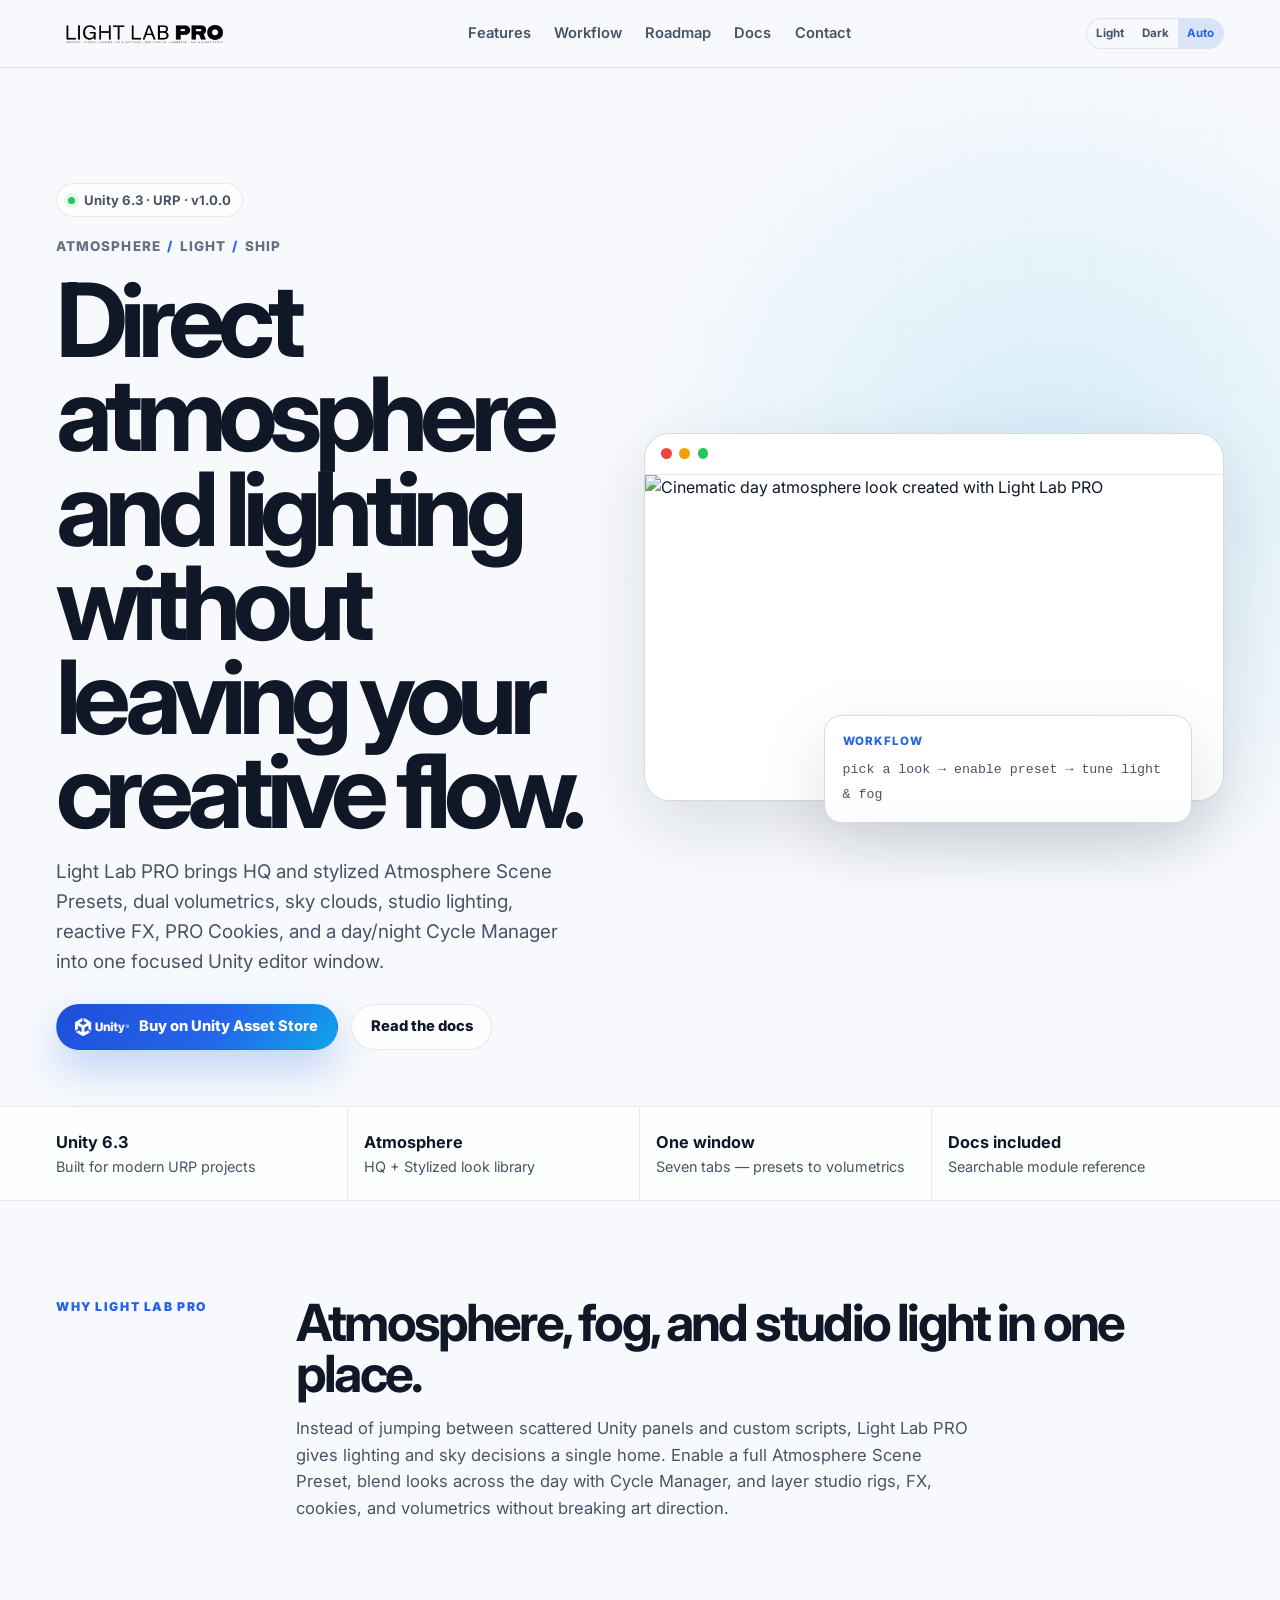
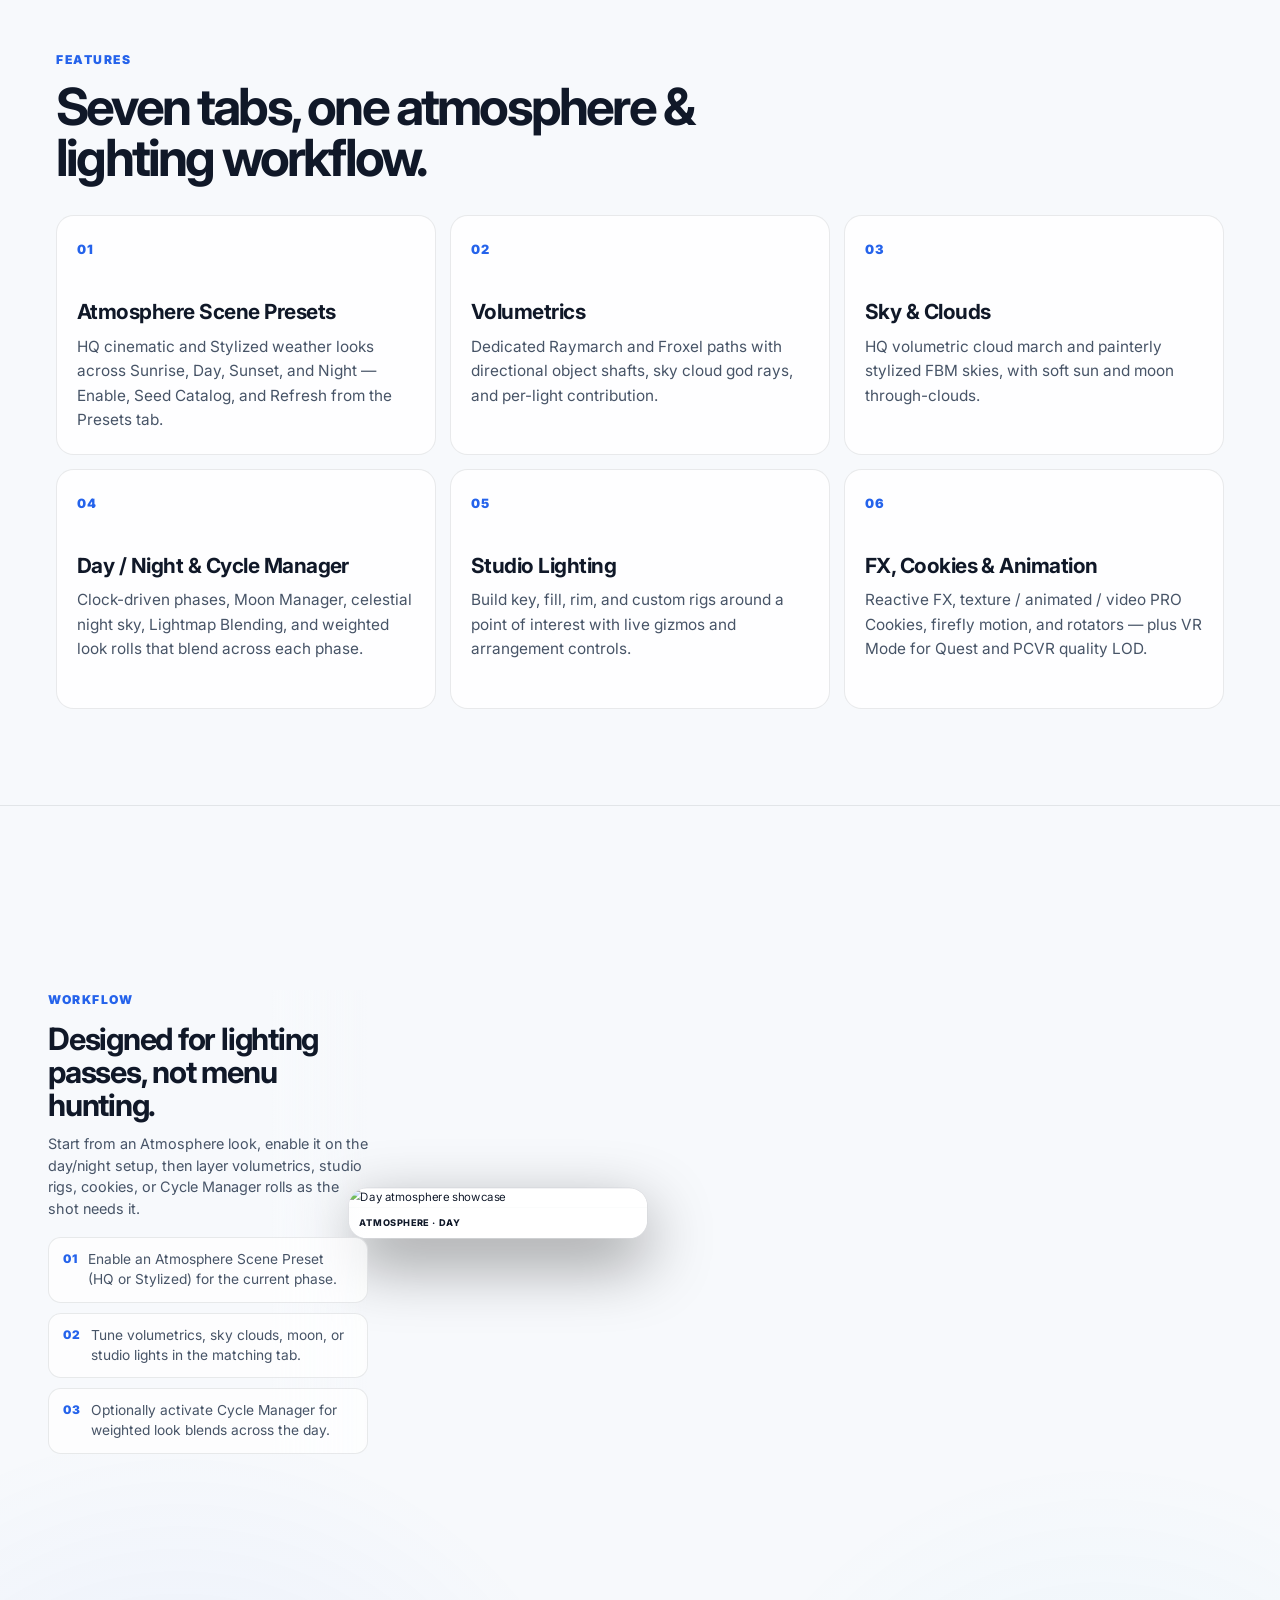
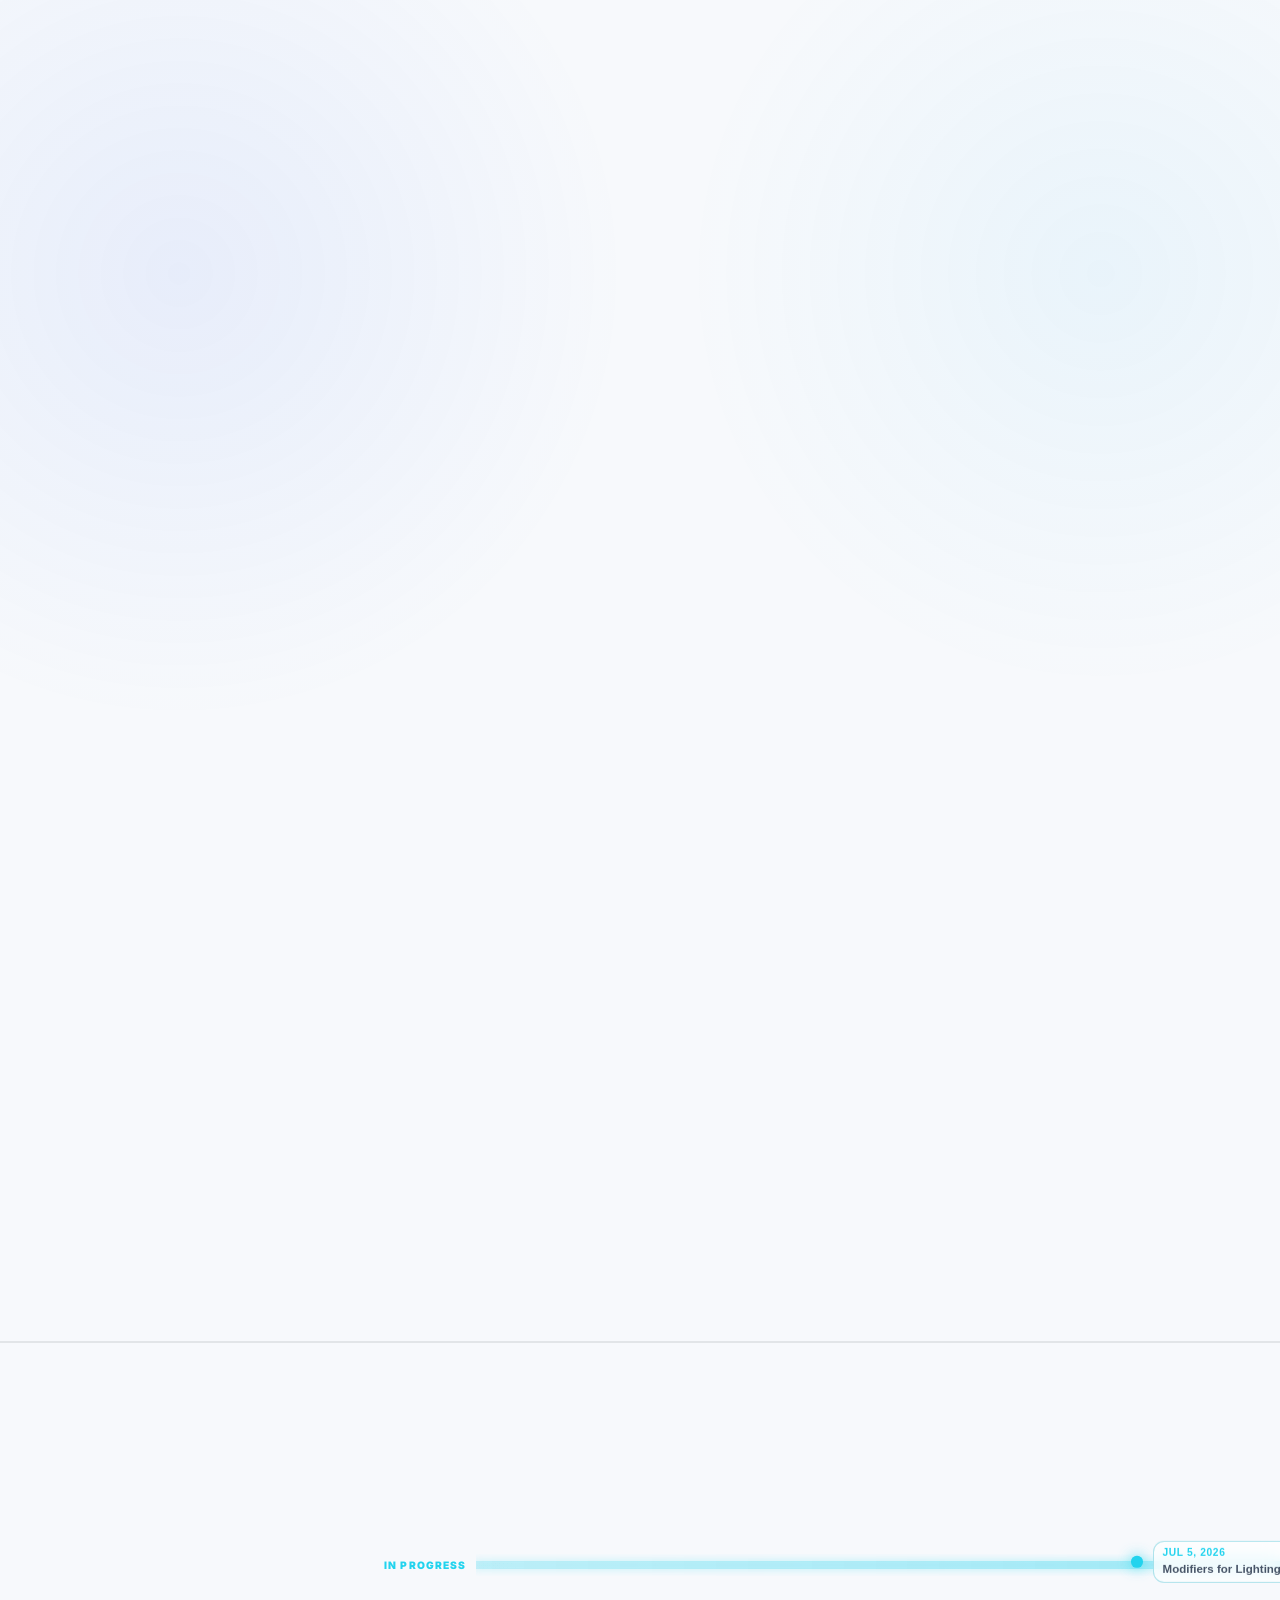
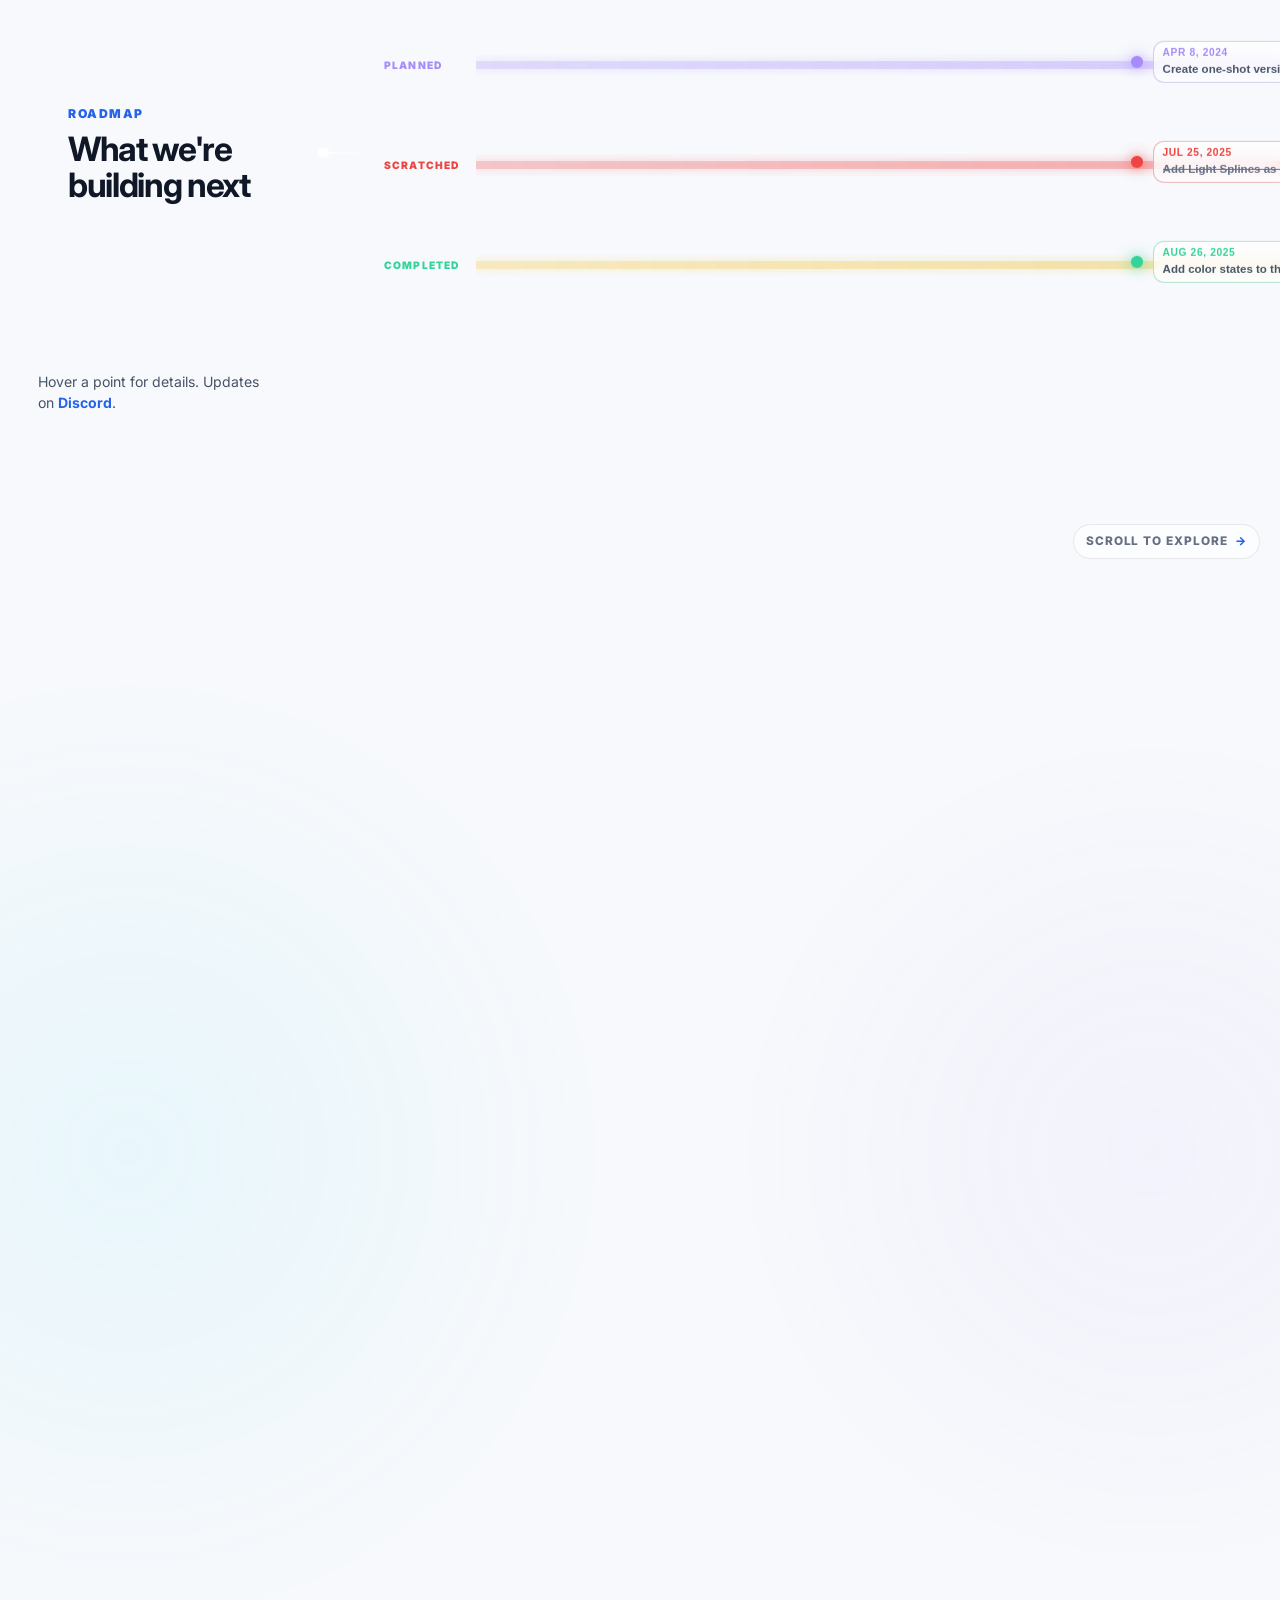
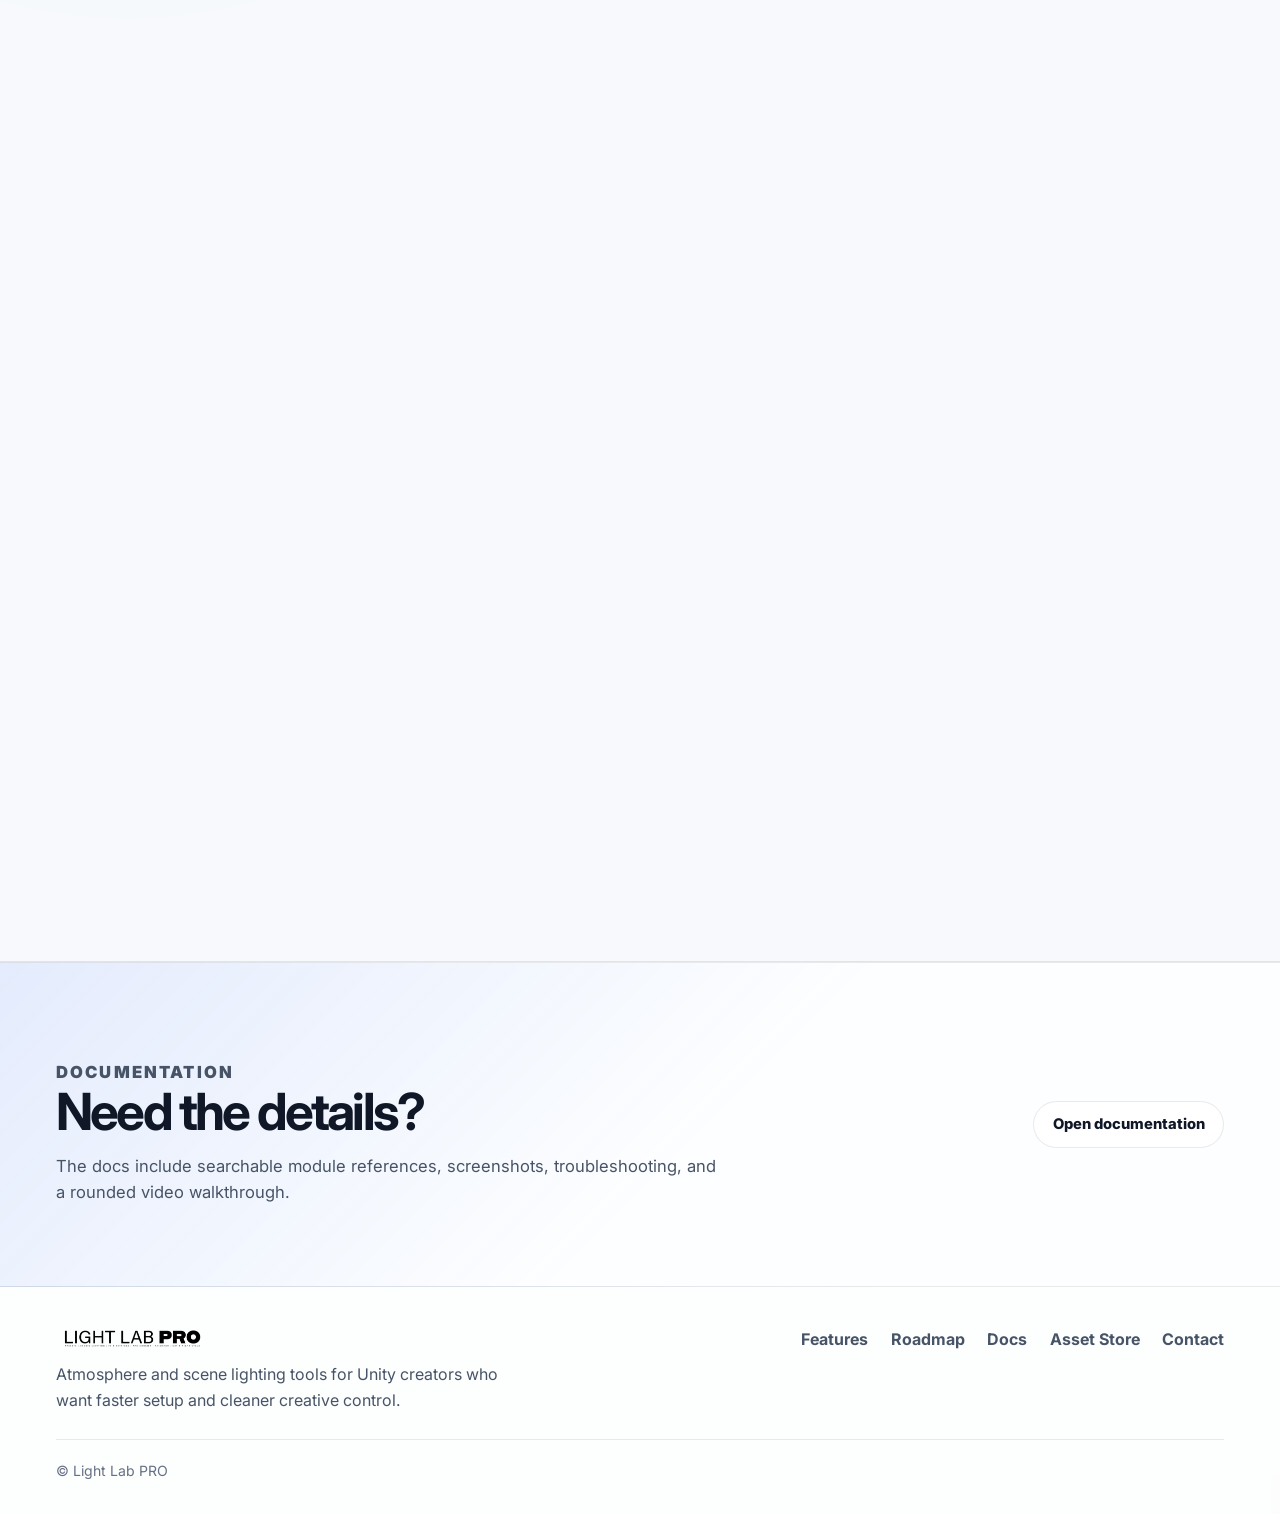
==== index.html @ 7ca3ae34 "Refresh site for Atmosphere, dual volumetrics, and Cycle Manager. Align landing, roadmap, and docs w" ====
<!doctype html>
<html lang="en">
<head>
  <meta charset="UTF-8" />
  <meta name="viewport" content="width=device-width, initial-scale=1.0" />
  <title>Light Lab PRO | Atmosphere &amp; Lighting for Unity</title>
  <meta name="description" content="Light Lab PRO is a Unity 6.3 URP editor tool for atmosphere presets, volumetrics, HQ and stylized clouds, studio lighting, FX, PRO Cookies, and day/night cycles." />
  <link rel="preconnect" href="https://fonts.googleapis.com">
  <link rel="preconnect" href="https://fonts.gstatic.com" crossorigin>
  <link href="https://fonts.googleapis.com/css2?family=Inter:wght@400;500;600;700;800&display=swap" rel="stylesheet">
  <link rel="stylesheet" href="landing.css?v=20260802-atmosphere" />
</head>
<body>
  <header class="site-header">
    <div class="container header-inner">
      <a class="brand" href="#top" aria-label="Light Lab PRO home">
        <img
          class="brand-logo brand-logo--dark"
          src="assets/brand/llp-logo-white.png"
          alt="Light Lab PRO"
          width="180"
          height="26"
        />
        <img
          class="brand-logo brand-logo--light"
          src="assets/brand/llp-banner-logo.png"
          alt=""
          width="180"
          height="26"
          aria-hidden="true"
        />
      </a>

      <nav class="header-nav" aria-label="Primary">
        <a href="#features">Features</a>
        <a href="#workflow">Workflow</a>
        <a href="#roadmap">Roadmap</a>
        <a href="docs/">Docs</a>
        <a href="#contact">Contact</a>
      </nav>

      <div class="header-actions">
        <div class="theme-switch" role="group" aria-label="Theme">
          <button type="button" class="theme-btn" data-theme="light" aria-pressed="false">Light</button>
          <button type="button" class="theme-btn" data-theme="dark" aria-pressed="false">Dark</button>
          <button type="button" class="theme-btn is-active" data-theme="auto" aria-pressed="true">Auto</button>
        </div>
        <button type="button" class="nav-toggle" id="navToggle" aria-expanded="false" aria-controls="mobileNav">Menu</button>
      </div>
    </div>

    <nav class="mobile-nav" id="mobileNav" aria-label="Mobile">
      <a href="#features">Features</a>
      <a href="#workflow">Workflow</a>
      <a href="#roadmap">Roadmap</a>
      <a href="docs/">Docs</a>
      <a href="#contact">Contact</a>
      <a href="https://assetstore.unity.com/packages/tools/utilities/light-lab-pro-beta-280939">Unity Asset Store</a>
    </nav>
  </header>

  <main id="top">
    <section class="hero">
      <div class="container hero-grid">
        <div class="hero-copy">
          <div class="availability">
            <span class="status-dot" aria-hidden="true"></span>
            Unity 6.3 · URP · v1.0.0
          </div>

          <p class="hero-mode">
            <span>Atmosphere</span>
            <span>Light</span>
            <span>Ship</span>
          </p>

          <h1>Direct atmosphere and lighting without leaving your creative flow.</h1>

          <p class="hero-lead">
            Light Lab PRO brings HQ and stylized Atmosphere Scene Presets, dual volumetrics, sky clouds, studio lighting,
            reactive FX, PRO Cookies, and a day/night Cycle Manager into one focused Unity editor window.
          </p>

          <div class="hero-actions">
            <a
              class="btn btn-primary"
              href="https://assetstore.unity.com/packages/tools/utilities/light-lab-pro-beta-280939"
              target="_blank"
              rel="noopener noreferrer"
            >
              <img src="assets/brand/unity-logo.png" alt="" width="76" height="25" />
              Buy on Unity Asset Store
            </a>
            <a class="btn btn-ghost" href="docs/">Read the docs</a>
          </div>
        </div>

        <div class="hero-visual" aria-label="Light Lab PRO interface preview">
          <div class="product-window">
            <div class="window-bar">
              <span></span>
              <span></span>
              <span></span>
            </div>
            <img
              src="docs/Image_Sequence_001_0001.png"
              alt="Cinematic day atmosphere look created with Light Lab PRO"
              width="1200"
              height="675"
              loading="eager"
            />
          </div>
          <div class="command-card">
            <span class="command-label">Workflow</span>
            <code>pick a look → enable preset → tune light &amp; fog</code>
          </div>
        </div>
      </div>
    </section>

    <section class="trust-strip" aria-label="Product highlights">
      <div class="container trust-grid">
        <div>
          <strong>Unity 6.3</strong>
          <span>Built for modern URP projects</span>
        </div>
        <div>
          <strong>Atmosphere</strong>
          <span>HQ + Stylized look library</span>
        </div>
        <div>
          <strong>One window</strong>
          <span>Seven tabs — presets to volumetrics</span>
        </div>
        <div>
          <strong>Docs included</strong>
          <span>Searchable module reference</span>
        </div>
      </div>
    </section>

    <section class="section intro-section">
      <div class="container intro-grid">
        <p class="section-kicker">Why Light Lab PRO</p>
        <div>
          <h2>Atmosphere, fog, and studio light in one place.</h2>
          <p>
            Instead of jumping between scattered Unity panels and custom scripts, Light Lab PRO gives lighting and sky
            decisions a single home. Enable a full Atmosphere Scene Preset, blend looks across the day with Cycle Manager,
            and layer studio rigs, FX, cookies, and volumetrics without breaking art direction.
          </p>
        </div>
      </div>
    </section>

    <section class="section" id="features">
      <div class="container">
        <div class="section-header">
          <p class="section-kicker">Features</p>
          <h2>Seven tabs, one atmosphere &amp; lighting workflow.</h2>
        </div>

        <div class="feature-grid">
          <article class="feature-card">
            <span class="feature-number">01</span>
            <h3>Atmosphere Scene Presets</h3>
            <p>HQ cinematic and Stylized weather looks across Sunrise, Day, Sunset, and Night — Enable, Seed Catalog, and Refresh from the Presets tab.</p>
          </article>

          <article class="feature-card">
            <span class="feature-number">02</span>
            <h3>Volumetrics</h3>
            <p>Dedicated Raymarch and Froxel paths with directional object shafts, sky cloud god rays, and per-light contribution.</p>
          </article>

          <article class="feature-card">
            <span class="feature-number">03</span>
            <h3>Sky &amp; Clouds</h3>
            <p>HQ volumetric cloud march and painterly stylized FBM skies, with soft sun and moon through-clouds.</p>
          </article>

          <article class="feature-card">
            <span class="feature-number">04</span>
            <h3>Day / Night &amp; Cycle Manager</h3>
            <p>Clock-driven phases, Moon Manager, celestial night sky, Lightmap Blending, and weighted look rolls that blend across each phase.</p>
          </article>

          <article class="feature-card">
            <span class="feature-number">05</span>
            <h3>Studio Lighting</h3>
            <p>Build key, fill, rim, and custom rigs around a point of interest with live gizmos and arrangement controls.</p>
          </article>

          <article class="feature-card">
            <span class="feature-number">06</span>
            <h3>FX, Cookies &amp; Animation</h3>
            <p>Reactive FX, texture / animated / video PRO Cookies, firefly motion, and rotators — plus VR Mode for Quest and PCVR quality LOD.</p>
          </article>
        </div>
      </div>
    </section>

    <section class="workflow-pin" id="workflow" aria-label="Workflow">
      <div class="workflow-sticky">
        <div class="workflow-stage">
          <aside class="workflow-intro">
            <div class="workflow-intro__center">
              <p class="section-kicker">Workflow</p>
              <h2>Designed for lighting passes, not menu hunting.</h2>
              <p class="workflow-intro__lead">
                Start from an Atmosphere look, enable it on the day/night setup, then layer volumetrics, studio rigs,
                cookies, or Cycle Manager rolls as the shot needs it.
              </p>
            </div>

            <ol class="workflow-list">
              <li><span>01</span><p>Enable an Atmosphere Scene Preset (HQ or Stylized) for the current phase.</p></li>
              <li><span>02</span><p>Tune volumetrics, sky clouds, moon, or studio lights in the matching tab.</p></li>
              <li><span>03</span><p>Optionally activate Cycle Manager for weighted look blends across the day.</p></li>
            </ol>
          </aside>

          <div class="workflow-stack" id="workflowStack">
            <figure class="workflow-window workflow-window--1">
              <img src="docs/Image_Sequence_001_0001.png" alt="Day atmosphere showcase" loading="lazy" />
              <figcaption>Atmosphere · Day</figcaption>
            </figure>
            <figure class="workflow-window workflow-window--2">
              <img src="docs/Image_Sequence_002_0001.png" alt="Night atmosphere showcase" loading="lazy" />
              <figcaption>Atmosphere · Night</figcaption>
            </figure>
            <figure class="workflow-window workflow-window--3">
              <img src="docs/Image_Sequence_003_0001.png" alt="Cloud and sky atmosphere showcase" loading="lazy" />
              <figcaption>Sky &amp; Clouds</figcaption>
            </figure>
            <figure class="workflow-window workflow-window--4">
              <img src="docs/Image_Sequence_004_0001.png" alt="Volumetric fog atmosphere showcase" loading="lazy" />
              <figcaption>Volumetrics</figcaption>
            </figure>
            <figure class="workflow-window workflow-window--5">
              <img src="docs/StudioLightingUI.png" alt="Studio Lighting module interface" loading="lazy" />
              <figcaption>Studio Lighting</figcaption>
            </figure>
            <figure class="workflow-window workflow-window--6">
              <img src="docs/ProCookiesAnimatedTabUI.png" alt="PRO Cookies animated tab interface" loading="lazy" />
              <figcaption>PRO Cookies</figcaption>
            </figure>
            <figure class="workflow-window workflow-window--7">
              <img src="docs/DayNightCycleDirectionalUI01.png" alt="Day and night cycle interface" loading="lazy" />
              <figcaption>Day / Night Cycle</figcaption>
            </figure>
          </div>
        </div>
      </div>
    </section>

    <section class="hscroll-pin roadmap-pin" id="roadmap" aria-label="Product roadmap">
      <div class="hscroll-sticky roadmap-sticky">
        <div class="hscroll-stage roadmap-stage">
          <aside class="roadmap-intro">
            <div class="roadmap-intro__center">
              <div class="roadmap-intro__pill">
                <p class="section-kicker">Roadmap</p>
                <h2>What we're building next</h2>
              </div>
              <div class="roadmap-intro__beam" aria-hidden="true"></div>
            </div>
            <p class="roadmap-intro__lead">
              Hover a point for details. Updates on
              <a href="https://discord.gg/GgXHsHGZ3" target="_blank" rel="noopener noreferrer">Discord</a>.
            </p>
          </aside>

          <div class="roadmap-rail" id="roadmapRich">
            <div class="roadmap-labels" id="roadmapLabels"></div>

            <div class="hscroll-scroll roadmap-scroll" id="roadmapScroll">
            <div class="hscroll-track roadmap-track" id="roadmapTrack">
              <div class="roadmap-timeline" id="roadmapTimeline">
                <svg class="roadmap-canvas" id="roadmapCanvas" aria-hidden="true">
              <defs>
                <linearGradient id="branch-in-progress" x1="0%" y1="0%" x2="100%" y2="0%">
                  <stop offset="0%" stop-color="#22d3ee" stop-opacity="0.2" />
                  <stop offset="100%" stop-color="#22d3ee" stop-opacity="1" />
                </linearGradient>
                <linearGradient id="branch-planned" x1="0%" y1="0%" x2="100%" y2="0%">
                  <stop offset="0%" stop-color="#a78bfa" stop-opacity="0.2" />
                  <stop offset="100%" stop-color="#a78bfa" stop-opacity="1" />
                </linearGradient>
                <linearGradient id="branch-scratched" x1="0%" y1="0%" x2="100%" y2="0%">
                  <stop offset="0%" stop-color="#ef4444" stop-opacity="0.2" />
                  <stop offset="100%" stop-color="#ef4444" stop-opacity="1" />
                </linearGradient>
                <linearGradient id="branch-completed" x1="0%" y1="0%" x2="100%" y2="0%">
                  <stop offset="0%" stop-color="#fbbf24" stop-opacity="0.2" />
                  <stop offset="100%" stop-color="#34d399" stop-opacity="1" />
                </linearGradient>
                <filter id="branch-glow" x="-30%" y="-80%" width="160%" height="260%">
                  <feGaussianBlur stdDeviation="5" result="blur" />
                  <feMerge>
                    <feMergeNode in="blur" />
                    <feMergeNode in="SourceGraphic" />
                  </feMerge>
                </filter>
              </defs>
                </svg>
                <div class="roadmap-points" id="roadmapPoints"></div>
              </div>
            </div>
            </div>
          </div>
        </div>

        <div class="roadmap-simple" id="roadmapSimple" hidden></div>

        <p class="hscroll-hint roadmap-scroll-hint" aria-hidden="true">
          <span>Scroll to explore</span>
          <span class="hscroll-hint__arrow">→</span>
        </p>
      </div>
    </section>

    <section class="docs-band">
      <div class="container docs-band-inner">
        <div>
          <p class="section-kicker">Documentation</p>
          <h2>Need the details?</h2>
          <p>The docs include searchable module references, screenshots, troubleshooting, and a rounded video walkthrough.</p>
        </div>
        <a class="btn btn-secondary" href="docs/">Open documentation</a>
      </div>
    </section>
  </main>

  <footer class="site-footer" id="contact">
    <div class="container footer-grid">
      <div class="footer-brand">
        <img
          class="footer-logo footer-logo--dark"
          src="assets/brand/llp-logo-white.png"
          alt="Light Lab PRO"
          width="642"
          height="90"
        />
        <img
          class="footer-logo footer-logo--light"
          src="assets/brand/llp-banner-logo.png"
          alt=""
          width="1200"
          height="176"
          aria-hidden="true"
        />
        <p>Atmosphere and scene lighting tools for Unity creators who want faster setup and cleaner creative control.</p>
      </div>

      <nav class="footer-links" aria-label="Footer">
        <a href="#features">Features</a>
        <a href="#roadmap">Roadmap</a>
        <a href="docs/">Docs</a>
        <a href="https://assetstore.unity.com/packages/tools/utilities/light-lab-pro-beta-280939">Asset Store</a>
        <a href="mailto:info@lightlabpro.com">Contact</a>
      </nav>
    </div>
    <div class="container footer-meta">
      <p>© Light Lab PRO</p>
    </div>
  </footer>

  <script src="roadmap-data.js?v=20260802-atmosphere"></script>
  <script src="landing.js?v=20260802-atmosphere"></script>
</body>
</html>
---- landing.css ----
:root {
  color-scheme: dark;
  --roadmap-timeline-h: 32.5rem;
  --bg: #07090d;
  --bg-elevated: #0d1118;
  --bg-soft: #121824;
  --bg-card: rgba(15, 21, 32, 0.78);
  --text: #f5f7fb;
  --text-muted: #a7b0c0;
  --text-faint: #6f7a8c;
  --border: rgba(255, 255, 255, 0.09);
  --border-strong: rgba(148, 163, 184, 0.22);
  --accent: #2563eb;
  --accent-hover: #3b82f6;
  --accent-soft: rgba(37, 99, 235, 0.14);
  --accent-text: #60a5fa;
  --header-h: 4.25rem;
  --radius: 0.8rem;
  --radius-lg: 1.1rem;
  --radius-xl: 1.6rem;
  --font: Inter, ui-sans-serif, system-ui, -apple-system, "Segoe UI", Roboto, Helvetica, Arial, sans-serif;
  --shadow: 0 28px 80px rgba(0, 0, 0, 0.46);
  --content-max: 73rem;
}

:root[data-theme="light"] {
  color-scheme: light;
  --bg: #f7f9fc;
  --bg-elevated: #ffffff;
  --bg-soft: #edf2f9;
  --bg-card: rgba(255, 255, 255, 0.82);
  --text: #101828;
  --text-muted: #475467;
  --text-faint: #667085;
  --border: rgba(16, 24, 40, 0.09);
  --border-strong: rgba(16, 24, 40, 0.16);
  --accent-text: #2563eb;
  --shadow: 0 24px 70px rgba(16, 24, 40, 0.12);
}

@media (prefers-color-scheme: light) {
  :root:not([data-theme="dark"]) {
    color-scheme: light;
    --bg: #f7f9fc;
    --bg-elevated: #ffffff;
    --bg-soft: #edf2f9;
    --bg-card: rgba(255, 255, 255, 0.82);
    --text: #101828;
    --text-muted: #475467;
    --text-faint: #667085;
    --border: rgba(16, 24, 40, 0.09);
    --border-strong: rgba(16, 24, 40, 0.16);
    --accent-text: #2563eb;
    --shadow: 0 24px 70px rgba(16, 24, 40, 0.12);
  }
}

*,
*::before,
*::after {
  box-sizing: border-box;
}

html {
  scroll-behavior: smooth;
}

body {
  margin: 0;
  min-height: 100vh;
  font-family: var(--font);
  background:
    radial-gradient(circle at 18% -8%, rgba(37, 99, 235, 0.28), transparent 30rem),
    radial-gradient(circle at 82% 6%, rgba(14, 165, 233, 0.15), transparent 26rem),
    var(--bg);
  color: var(--text);
  line-height: 1.6;
  -webkit-font-smoothing: antialiased;
}

body::before {
  content: "";
  position: fixed;
  inset: 0;
  pointer-events: none;
  background-image:
    linear-gradient(rgba(148, 163, 184, 0.045) 1px, transparent 1px),
    linear-gradient(90deg, rgba(148, 163, 184, 0.045) 1px, transparent 1px);
  background-size: 4rem 4rem;
  mask-image: linear-gradient(to bottom, black, transparent 78%);
  z-index: -1;
}

a {
  color: inherit;
}

img {
  display: block;
  max-width: 100%;
}

.container {
  width: min(calc(100% - 2rem), var(--content-max));
  margin-inline: auto;
}

/* Header */
.site-header {
  position: sticky;
  top: 0;
  z-index: 50;
  height: var(--header-h);
  border-bottom: 1px solid var(--border);
  background: color-mix(in srgb, var(--bg) 82%, transparent);
  backdrop-filter: blur(18px);
}

.header-inner {
  display: flex;
  align-items: center;
  justify-content: space-between;
  gap: 1rem;
  height: 100%;
}

.brand {
  display: inline-flex;
  align-items: center;
  text-decoration: none;
}

.brand-logo {
  height: 2rem;
  width: auto;
  max-width: 11rem;
  object-fit: contain;
}

.brand-logo--light {
  display: none;
}

:root[data-theme="light"] .brand-logo--dark {
  display: none;
}

:root[data-theme="light"] .brand-logo--light {
  display: block;
}

@media (prefers-color-scheme: light) {
  :root:not([data-theme="dark"]) .brand-logo--dark {
    display: none;
  }

  :root:not([data-theme="dark"]) .brand-logo--light {
    display: block;
  }
}

.header-nav {
  display: none;
  align-items: center;
  gap: 1.45rem;
}

.header-nav a,
.mobile-nav a {
  text-decoration: none;
  color: var(--text-muted);
  font-size: 0.92rem;
  font-weight: 600;
}

.header-nav a:hover,
.mobile-nav a:hover {
  color: var(--accent-text);
}

.header-actions {
  display: flex;
  align-items: center;
  gap: 0.7rem;
}

.theme-switch {
  display: inline-flex;
  overflow: hidden;
  border: 1px solid var(--border);
  border-radius: 999px;
  background: rgba(255, 255, 255, 0.03);
}

.theme-btn {
  border: 0;
  background: transparent;
  color: var(--text-muted);
  font: inherit;
  font-size: 0.72rem;
  font-weight: 700;
  padding: 0.34rem 0.56rem;
  cursor: pointer;
}

.theme-btn.is-active {
  background: var(--accent-soft);
  color: var(--accent-text);
}

.nav-toggle {
  border: 1px solid var(--border);
  border-radius: 999px;
  background: var(--bg-elevated);
  color: var(--text);
  font: inherit;
  font-size: 0.84rem;
  font-weight: 700;
  padding: 0.42rem 0.78rem;
  cursor: pointer;
}

.mobile-nav {
  display: none;
  position: fixed;
  inset: var(--header-h) 0 auto 0;
  z-index: 40;
  padding: 0.75rem 1rem 1rem;
  border-bottom: 1px solid var(--border);
  background: color-mix(in srgb, var(--bg) 94%, transparent);
  backdrop-filter: blur(18px);
}

.mobile-nav.is-open {
  display: grid;
  gap: 0.25rem;
}

.mobile-nav a {
  padding: 0.75rem;
  border-radius: var(--radius);
}

.mobile-nav a:hover {
  background: var(--bg-soft);
}

/* Buttons */
.btn {
  display: inline-flex;
  align-items: center;
  justify-content: center;
  gap: 0.65rem;
  min-height: 2.7rem;
  padding: 0.65rem 1.15rem;
  border-radius: 999px;
  border: 1px solid transparent;
  font: inherit;
  font-size: 0.92rem;
  font-weight: 800;
  text-decoration: none;
  transition: transform 0.16s ease, border-color 0.16s ease, background 0.16s ease;
}

.btn:hover {
  transform: translateY(-1px);
}

.btn-primary {
  color: #fff;
  background: linear-gradient(135deg, #1d4ed8 0%, #2563eb 55%, #0ea5e9 100%);
  box-shadow: 0 18px 42px rgba(37, 99, 235, 0.27);
}

.btn-primary:hover {
  background: linear-gradient(135deg, #1e40af 0%, #2563eb 55%, #0284c7 100%);
}

.btn-secondary,
.btn-ghost {
  color: var(--text);
  background: var(--bg-card);
  border-color: var(--border);
}

.btn-secondary:hover,
.btn-ghost:hover {
  border-color: color-mix(in srgb, var(--accent) 42%, var(--border));
  color: var(--accent-text);
}

.btn img {
  height: 1.1rem;
  width: auto;
}

/* Hero */
.hero {
  padding: clamp(4rem, 9vw, 7.5rem) 0 3.5rem;
}

.hero-grid {
  display: grid;
  gap: clamp(2rem, 5vw, 4rem);
  align-items: center;
}

.hero-copy {
  max-width: 42rem;
}

.availability {
  display: inline-flex;
  align-items: center;
  gap: 0.55rem;
  margin-bottom: 1.15rem;
  padding: 0.35rem 0.7rem;
  border: 1px solid var(--border);
  border-radius: 999px;
  background: var(--bg-card);
  color: var(--text-muted);
  font-size: 0.82rem;
  font-weight: 700;
}

.status-dot {
  width: 0.45rem;
  height: 0.45rem;
  border-radius: 999px;
  background: #22c55e;
  box-shadow: 0 0 0 4px rgba(34, 197, 94, 0.12);
}

.hero-mode {
  display: flex;
  flex-wrap: wrap;
  gap: 0.4rem;
  margin: 0 0 1rem;
  color: var(--text-faint);
  font-size: 0.84rem;
  font-weight: 800;
  letter-spacing: 0.08em;
  text-transform: uppercase;
}

.hero-mode span:not(:last-child)::after {
  content: "/";
  margin-left: 0.4rem;
  color: var(--accent-text);
}

.hero h1 {
  max-width: 12ch;
  margin: 0 0 1.15rem;
  font-size: clamp(3.1rem, 8vw, 6.6rem);
  line-height: 0.92;
  letter-spacing: -0.075em;
}

.hero-lead {
  max-width: 38rem;
  margin: 0 0 1.65rem;
  color: var(--text-muted);
  font-size: clamp(1rem, 1.8vw, 1.18rem);
}

.hero-actions {
  display: flex;
  flex-wrap: wrap;
  gap: 0.85rem;
}

.hero-visual {
  position: relative;
}

.product-window {
  overflow: hidden;
  border: 1px solid var(--border-strong);
  border-radius: var(--radius-xl);
  background: var(--bg-elevated);
  box-shadow: var(--shadow);
}

.window-bar {
  display: flex;
  gap: 0.45rem;
  padding: 0.9rem 1rem;
  border-bottom: 1px solid var(--border);
  background: linear-gradient(180deg, rgba(255, 255, 255, 0.055), transparent);
}

.window-bar span {
  width: 0.68rem;
  height: 0.68rem;
  border-radius: 50%;
  background: #64748b;
}

.window-bar span:nth-child(1) {
  background: #ef4444;
}

.window-bar span:nth-child(2) {
  background: #f59e0b;
}

.window-bar span:nth-child(3) {
  background: #22c55e;
}

.product-window img {
  width: 100%;
  height: auto;
}

.command-card {
  position: absolute;
  right: clamp(0.75rem, 3vw, 2rem);
  bottom: -1.4rem;
  max-width: min(23rem, calc(100% - 2rem));
  padding: 1rem 1.1rem;
  border: 1px solid var(--border-strong);
  border-radius: var(--radius-lg);
  background: color-mix(in srgb, var(--bg-elevated) 92%, transparent);
  box-shadow: var(--shadow);
}

.command-label {
  display: block;
  margin-bottom: 0.25rem;
  color: var(--accent-text);
  font-size: 0.72rem;
  font-weight: 800;
  letter-spacing: 0.08em;
  text-transform: uppercase;
}

.command-card code {
  color: var(--text-muted);
  font-family: "SFMono-Regular", Consolas, "Liberation Mono", monospace;
  font-size: 0.83rem;
}

/* Shared sections */
.section {
  padding: clamp(4rem, 8vw, 6rem) 0;
}

.section-kicker {
  margin: 0 0 0.75rem;
  color: var(--accent-text);
  font-size: 0.76rem;
  font-weight: 900;
  letter-spacing: 0.13em;
  text-transform: uppercase;
}

.section-header {
  max-width: 40rem;
  margin-bottom: 2rem;
}

.section-header h2,
.intro-grid h2,
.showcase-copy h2,
.docs-band h2 {
  margin: 0;
  font-size: clamp(2rem, 4vw, 3.25rem);
  line-height: 1;
  letter-spacing: -0.055em;
}

.trust-strip {
  border-block: 1px solid var(--border);
  background: color-mix(in srgb, var(--bg-elevated) 72%, transparent);
}

.trust-grid {
  display: grid;
  gap: 0;
}

.trust-grid div {
  padding: 1.1rem 0;
  border-bottom: 1px solid var(--border);
}

.trust-grid div:last-child {
  border-bottom: 0;
}

.trust-grid strong,
.trust-grid span {
  display: block;
}

.trust-grid strong {
  font-size: 1.02rem;
}

.trust-grid span {
  color: var(--text-muted);
  font-size: 0.9rem;
}

.intro-section {
  padding-bottom: 2rem;
}

.intro-grid {
  display: grid;
  gap: 1rem;
  align-items: start;
}

.intro-grid p:last-child,
.showcase-copy > p,
.docs-band p {
  max-width: 42rem;
  margin: 1rem 0 0;
  color: var(--text-muted);
  font-size: 1.04rem;
}

/* Features */
.feature-grid {
  display: grid;
  gap: 0.85rem;
}

.feature-card {
  min-height: 15rem;
  padding: 1.25rem;
  border: 1px solid var(--border);
  border-radius: var(--radius-lg);
  background: var(--bg-card);
  transition: border-color 0.16s ease, transform 0.16s ease, background 0.16s ease;
}

.feature-card:hover {
  transform: translateY(-2px);
  border-color: color-mix(in srgb, var(--accent) 40%, var(--border));
  background: color-mix(in srgb, var(--bg-card) 85%, var(--accent-soft));
}

.feature-number {
  color: var(--accent-text);
  font-size: 0.8rem;
  font-weight: 900;
  letter-spacing: 0.11em;
}

.feature-card h3 {
  margin: 2.4rem 0 0.65rem;
  font-size: 1.3rem;
  line-height: 1.15;
  letter-spacing: -0.025em;
}

.feature-card p {
  margin: 0;
  color: var(--text-muted);
  font-size: 0.96rem;
}

/* Horizontal scroll (roadmap) */
.hscroll-pin {
  position: relative;
  width: 100%;
  border-block: 1px solid var(--border);
}

.hscroll-sticky {
  position: sticky;
  top: var(--header-h);
  height: calc(100vh - var(--header-h));
  overflow: hidden;
}

.hscroll-stage {
  display: flex;
  align-items: center;
  width: 100%;
  height: 100%;
  overflow: hidden;
}

.roadmap-stage {
  padding-block: 0.5rem 1.25rem;
  box-sizing: border-box;
}

.hscroll-stage > .roadmap-rail {
  flex: 1 1 0;
  min-width: 0;
  width: 0;
}

.hscroll-scroll {
  flex: 1 1 0;
  min-width: 0;
  width: 0;
  overflow: hidden;
}

.hscroll-track {
  display: flex;
  align-items: center;
  flex-shrink: 0;
  width: max-content;
  height: 100%;
  will-change: transform;
}

.hscroll-hint {
  position: absolute;
  right: 1.25rem;
  bottom: 1rem;
  display: inline-flex;
  align-items: center;
  gap: 0.45rem;
  margin: 0;
  padding: 0.45rem 0.75rem;
  border: 1px solid var(--border);
  border-radius: 999px;
  background: color-mix(in srgb, var(--bg-card) 80%, transparent);
  color: var(--text-faint);
  font-size: 0.74rem;
  font-weight: 800;
  letter-spacing: 0.08em;
  text-transform: uppercase;
  pointer-events: none;
  transition: opacity 0.2s ease;
}

.hscroll-hint.is-hidden {
  opacity: 0;
}

.hscroll-hint__arrow {
  color: var(--accent-text);
  animation: hscroll-hint-nudge 1.4s ease-in-out infinite;
}

@keyframes hscroll-hint-nudge {
  0%,
  100% {
    transform: translateX(0);
  }

  50% {
    transform: translateX(0.22rem);
  }
}

/* Workflow — stacked panel reveal */
.workflow-pin {
  position: relative;
  width: 100%;
  border-block: 1px solid var(--border);
  background:
    radial-gradient(circle at 14% 50%, rgba(37, 99, 235, 0.08), transparent 28rem),
    radial-gradient(circle at 86% 50%, rgba(14, 165, 233, 0.06), transparent 26rem),
    var(--bg);
}

.workflow-sticky {
  position: sticky;
  top: var(--header-h);
  height: calc(100vh - var(--header-h));
  overflow: hidden;
}

.workflow-stage {
  display: grid;
  grid-template-columns: minmax(0, 1fr);
  justify-items: center;
  align-items: center;
  height: 100%;
  padding: 0 clamp(1.5rem, 4vw, 3rem);
  overflow: hidden;
}

.workflow-stage > .workflow-intro,
.workflow-stage > .workflow-stack {
  grid-area: 1 / 1;
}

.workflow-intro {
  position: relative;
  z-index: 2;
  justify-self: start;
  align-self: center;
  width: min(20rem, 34vw);
  height: auto;
  padding: 0;
  background: linear-gradient(90deg, var(--bg) 70%, transparent);
  pointer-events: none;
}

.workflow-intro * {
  pointer-events: auto;
}

.workflow-intro__center h2 {
  margin: 0.35rem 0 0;
  font-size: clamp(1.45rem, 2.4vw, 2rem);
  line-height: 1.08;
  letter-spacing: -0.04em;
}

.workflow-intro__lead {
  margin: 0.75rem 0 0;
  color: var(--text-muted);
  font-size: 0.9rem;
  line-height: 1.5;
}

.workflow-list {
  display: grid;
  gap: 0.6rem;
  margin: 1.1rem 0 0;
  padding: 0;
  list-style: none;
}

.workflow-list li {
  display: grid;
  grid-template-columns: auto 1fr;
  gap: 0.65rem;
  align-items: start;
  padding: 0.75rem 0.85rem;
  border: 1px solid var(--border);
  border-radius: var(--radius);
  background: color-mix(in srgb, var(--bg-card) 86%, transparent);
}

.workflow-list span {
  color: var(--accent-text);
  font-size: 0.74rem;
  font-weight: 900;
  letter-spacing: 0.08em;
}

.workflow-list p {
  margin: 0;
  color: var(--text-muted);
  font-size: 0.86rem;
  line-height: 1.45;
}

.workflow-stack {
  position: relative;
  z-index: 1;
  justify-self: stretch;
  width: 100%;
  height: min(46rem, calc(100vh - var(--header-h) - 0.5rem));
  margin: 0;
}

.workflow-window {
  position: absolute;
  top: 50%;
  left: 50%;
  margin: 0;
  border: 1px solid var(--border-strong);
  border-radius: var(--radius-xl);
  background: var(--bg-elevated);
  box-shadow: var(--shadow);
  overflow: hidden;
  opacity: 0;
  transform: translate(-50%, calc(-50% + 2rem)) scale(0.9);
  transition:
    opacity 0.32s ease,
    transform 0.38s cubic-bezier(0.22, 1, 0.36, 1),
    box-shadow 0.32s ease;
  pointer-events: none;
}

.workflow-window img {
  display: block;
  width: 100%;
  height: auto;
}

.workflow-window figcaption {
  padding: 0.7rem 0.9rem;
  border-top: 1px solid var(--border);
  color: var(--text);
  font-size: 0.8rem;
  font-weight: 800;
  letter-spacing: 0.06em;
  text-transform: uppercase;
}

.workflow-window.is-revealed {
  opacity: 1;
  pointer-events: auto;
}

.workflow-window.is-front {
  box-shadow: 0 32px 90px rgba(0, 0, 0, 0.42);
  filter: brightness(1.03);
}

.workflow-window--1 { left: 38%; width: min(44%, 26rem); }
.workflow-window--1.is-revealed { transform: translate(-50%, calc(-50% - 12%)) scale(0.72); }

.workflow-window--2 { left: 80%; width: min(46%, 27rem); }
.workflow-window--2.is-revealed { transform: translate(-50%, calc(-50% + 8%)) scale(0.78); }

.workflow-window--3 { left: 45%; width: min(47%, 28rem); }
.workflow-window--3.is-revealed { transform: translate(-50%, calc(-50% - 8%)) scale(0.82); }

.workflow-window--4 { left: 76%; width: min(48%, 29rem); }
.workflow-window--4.is-revealed { transform: translate(-50%, calc(-50% - 22%)) scale(0.86); }

.workflow-window--5 { left: 40%; width: min(49%, 30rem); }
.workflow-window--5.is-revealed { transform: translate(-50%, calc(-50% - 36%)) scale(0.9); }

.workflow-window--6 { left: 83%; width: min(50%, 31rem); }
.workflow-window--6.is-revealed { transform: translate(-50%, calc(-50% - 48%)) scale(0.94); }

.workflow-window--7 { left: 62%; width: min(38%, 22rem); }
.workflow-window--7.is-revealed { transform: translate(-50%, calc(-50% - 8%)) scale(0.8); }

/* Docs band */
.docs-band {
  padding: clamp(3.25rem, 7vw, 5rem) 0;
  border-block: 1px solid var(--border);
  background:
    linear-gradient(135deg, color-mix(in srgb, var(--accent) 12%, transparent), transparent 55%),
    color-mix(in srgb, var(--bg-elevated) 76%, transparent);
}

.docs-band-inner {
  display: grid;
  gap: 1.5rem;
  align-items: center;
}

/* Roadmap */
.roadmap-pin {
  background:
    radial-gradient(circle at 10% 50%, rgba(34, 211, 238, 0.07), transparent 30rem),
    radial-gradient(circle at 90% 50%, rgba(167, 139, 250, 0.06), transparent 28rem),
    var(--bg);
}

.roadmap-intro {
  position: relative;
  z-index: 3;
  display: flex;
  flex-direction: column;
  justify-content: center;
  align-self: center;
  flex: 0 0 clamp(17rem, 30vw, 24rem);
  flex-shrink: 0;
  height: var(--roadmap-timeline-h);
  padding: 0 clamp(1.5rem, 3vw, 2.5rem);
  background: transparent;
}

.roadmap-intro__center {
  position: relative;
  width: 100%;
}

.roadmap-intro__pill {
  padding: clamp(1.2rem, 2.4vw, 1.65rem) clamp(1.3rem, 2.6vw, 1.85rem);
  border: 0;
  border-radius: 999px;
  background: transparent;
  backdrop-filter: none;
  box-shadow: none;
}

.roadmap-intro__pill .section-kicker {
  margin-bottom: 0.5rem;
}

.roadmap-intro__pill h2 {
  margin: 0;
  font-size: clamp(1.55rem, 2.8vw, 2.1rem);
  line-height: 1.05;
  letter-spacing: -0.04em;
}

.roadmap-intro__lead {
  position: absolute;
  left: clamp(1.5rem, 3vw, 2.5rem);
  right: 0.5rem;
  bottom: 0;
  max-width: 15rem;
  margin: 0;
  color: var(--text-muted);
  font-size: 0.88rem;
  line-height: 1.5;
}

.roadmap-intro__lead a {
  color: var(--accent-text);
  text-decoration: none;
  font-weight: 700;
}

.roadmap-intro__lead a:hover {
  text-decoration: underline;
}

.roadmap-intro__beam {
  position: absolute;
  top: 50%;
  right: -1.35rem;
  width: clamp(1.5rem, 4vw, 2.75rem);
  height: 2px;
  transform: translateY(-50%);
  background: linear-gradient(90deg, rgba(255, 255, 255, 0.9), rgba(255, 255, 255, 0.05));
  box-shadow: 0 0 16px rgba(255, 255, 255, 0.4);
}

.roadmap-intro__beam::before {
  content: "";
  position: absolute;
  left: -0.3rem;
  top: 50%;
  width: 0.65rem;
  height: 0.65rem;
  border-radius: 50%;
  transform: translateY(-50%);
  background: #fff;
  box-shadow: 0 0 14px rgba(255, 255, 255, 0.85);
}

.roadmap-rail {
  display: flex;
  flex: 1 1 0;
  align-self: center;
  height: var(--roadmap-timeline-h);
  min-width: 0;
  width: 0;
}

.roadmap-scroll {
  flex: 1 1 0;
  min-width: 0;
  width: 0;
  height: 100%;
  overflow: hidden;
}

.roadmap-track {
  flex-shrink: 0;
  height: 100%;
  width: max-content;
}

.roadmap-timeline {
  position: relative;
  flex: 0 0 auto;
  flex-shrink: 0;
  width: max-content;
  height: var(--roadmap-timeline-h);
  margin-left: 0;
  overflow: visible;
}

.roadmap-canvas {
  display: block;
  width: 100%;
  height: 100%;
  overflow: visible;
}

.roadmap-branch {
  fill: none;
  stroke-width: 8;
  stroke-linecap: round;
  filter: url(#branch-glow);
}

.roadmap-labels {
  position: relative;
  z-index: 2;
  flex: 0 0 5.75rem;
  height: 100%;
  pointer-events: none;
  background: transparent;
}

.roadmap-label {
  position: absolute;
  left: 0;
  margin: 0;
  padding-right: 0.35rem;
  transform: translateY(-50%);
  color: var(--text-faint);
  font-size: 0.64rem;
  font-weight: 900;
  letter-spacing: 0.11em;
  line-height: 1.2;
  text-transform: uppercase;
  white-space: nowrap;
}

.roadmap-label--in-progress { color: #22d3ee; }
.roadmap-label--planned { color: #a78bfa; }
.roadmap-label--scratched { color: #ef4444; }
.roadmap-label--completed { color: #34d399; }

.roadmap-points {
  position: absolute;
  inset: 0;
  overflow: visible;
}

.roadmap-point {
  position: absolute;
  z-index: 2;
  display: flex;
  align-items: center;
  gap: 0.45rem;
  width: max-content;
  max-width: 11.5rem;
  height: auto;
  padding: 0;
  border: 0;
  background: transparent;
  transform: translate(0, -50%);
  cursor: pointer;
  text-align: left;
}

.roadmap-point__marker {
  display: grid;
  flex: 0 0 auto;
  place-items: center;
  width: 1.1rem;
  height: 1.1rem;
}

.roadmap-point__dot {
  display: block;
  width: 0.72rem;
  height: 0.72rem;
  border-radius: 50%;
  background: var(--point-color);
  box-shadow: 0 0 14px color-mix(in srgb, var(--point-color) 80%, transparent);
  transition: transform 0.18s ease, box-shadow 0.18s ease;
}

.roadmap-point__peek {
  display: flex;
  flex-direction: column;
  gap: 0.12rem;
  min-width: 0;
  padding: 0.35rem 0.55rem;
  border: 1px solid color-mix(in srgb, var(--point-color, var(--border)) 28%, var(--border));
  border-radius: calc(var(--radius) - 0.1rem);
  background: color-mix(in srgb, var(--bg-card) 86%, transparent);
  backdrop-filter: blur(8px);
  transition: border-color 0.18s ease, background 0.18s ease, box-shadow 0.18s ease;
}

.roadmap-point__peek time {
  display: block;
  color: var(--point-color, var(--accent-text));
  font-size: 0.64rem;
  font-weight: 800;
  letter-spacing: 0.06em;
  text-transform: uppercase;
  line-height: 1.2;
}

.roadmap-point__peek-title {
  display: block;
  color: var(--text-muted);
  font-size: 0.72rem;
  font-weight: 600;
  line-height: 1.3;
  white-space: nowrap;
  overflow: hidden;
  text-overflow: ellipsis;
}

.roadmap-point--in-progress { --point-color: #22d3ee; }
.roadmap-point--planned { --point-color: #a78bfa; }
.roadmap-point--scratched { --point-color: #ef4444; }
.roadmap-point--completed { --point-color: #34d399; }

.roadmap-point--scratched .roadmap-point__peek-title {
  text-decoration: line-through;
  color: var(--text-faint);
}

.roadmap-point:hover .roadmap-point__dot,
.roadmap-point:focus-visible .roadmap-point__dot {
  transform: scale(1.35);
  box-shadow: 0 0 22px var(--point-color);
}

.roadmap-point:hover .roadmap-point__peek,
.roadmap-point:focus-visible .roadmap-point__peek {
  border-color: color-mix(in srgb, var(--point-color) 45%, var(--border));
  background: color-mix(in srgb, var(--bg-elevated) 92%, transparent);
  box-shadow: 0 8px 24px rgba(0, 0, 0, 0.2);
}

.roadmap-point:hover,
.roadmap-point:focus-visible {
  z-index: 10;
}

.roadmap-point__card {
  position: absolute;
  left: 0;
  top: calc(100% + 0.55rem);
  z-index: 5;
  width: max-content;
  max-width: 16rem;
  padding: 0.75rem 0.85rem;
  border: 1px solid var(--border);
  border-radius: var(--radius);
  background: color-mix(in srgb, var(--bg-elevated) 94%, transparent);
  backdrop-filter: blur(12px);
  box-shadow: var(--shadow);
  opacity: 0;
  visibility: hidden;
  transform: translateY(-0.35rem);
  transition: opacity 0.16s ease, transform 0.16s ease, visibility 0.16s ease;
  pointer-events: none;
  text-align: left;
}

.roadmap-point--completed .roadmap-point__card {
  top: auto;
  bottom: calc(100% + 0.55rem);
  transform: translateY(0.35rem);
}

.roadmap-point:hover .roadmap-point__card,
.roadmap-point:focus-visible .roadmap-point__card {
  opacity: 1;
  visibility: visible;
  transform: translateY(0);
}

.roadmap-point:focus-visible {
  outline: none;
}

.roadmap-point:focus-visible .roadmap-point__peek {
  outline: 2px solid var(--accent-text);
  outline-offset: 2px;
}

.roadmap-point__status {
  display: block;
  margin-bottom: 0.35rem;
  color: var(--point-color, var(--text-faint));
  font-size: 0.65rem;
  font-weight: 900;
  letter-spacing: 0.1em;
  text-transform: uppercase;
}

.roadmap-point__module {
  display: block;
  margin-bottom: 0.35rem;
  color: var(--text-faint);
  font-size: 0.68rem;
  font-weight: 800;
  letter-spacing: 0.07em;
  text-transform: uppercase;
}

.roadmap-point__title {
  display: block;
  color: var(--text);
  font-size: 0.86rem;
  line-height: 1.45;
}

.roadmap-point--scratched .roadmap-point__title {
  color: var(--text-faint);
  text-decoration: line-through;
}

/* Roadmap — simplified tablet/mobile list */
.roadmap-simple {
  display: grid;
  gap: 1.25rem;
  width: 100%;
  padding: 0 1rem 2rem;
}

.roadmap-simple[hidden] {
  display: none !important;
}

.roadmap-simple__group {
  border: 1px solid var(--border);
  border-radius: var(--radius-lg);
  background: color-mix(in srgb, var(--bg-card) 84%, transparent);
  overflow: hidden;
}

.roadmap-simple__heading {
  margin: 0;
  padding: 0.7rem 0.9rem;
  border-bottom: 1px solid var(--border);
  font-size: 0.72rem;
  font-weight: 900;
  letter-spacing: 0.1em;
  text-transform: uppercase;
}

.roadmap-simple__group--in-progress .roadmap-simple__heading { color: #22d3ee; }
.roadmap-simple__group--planned .roadmap-simple__heading { color: #a78bfa; }
.roadmap-simple__group--scratched .roadmap-simple__heading { color: #ef4444; }
.roadmap-simple__group--completed .roadmap-simple__heading { color: #34d399; }

.roadmap-simple__list {
  margin: 0;
  padding: 0.35rem 0;
  list-style: none;
}

.roadmap-simple__item {
  display: grid;
  gap: 0.2rem;
  padding: 0.7rem 0.9rem;
  border-top: 1px solid color-mix(in srgb, var(--border) 70%, transparent);
}

.roadmap-simple__item:first-child {
  border-top: 0;
}

.roadmap-simple__item time {
  color: var(--text-faint);
  font-size: 0.72rem;
  font-weight: 800;
  letter-spacing: 0.06em;
  text-transform: uppercase;
}

.roadmap-simple__title {
  color: var(--text);
  font-size: 0.9rem;
  line-height: 1.4;
}

.roadmap-simple__item--scratched .roadmap-simple__title {
  color: var(--text-faint);
  text-decoration: line-through;
}

.roadmap-simple__more {
  padding: 0.65rem 0.9rem 0.8rem;
  color: var(--text-muted);
  font-size: 0.82rem;
}

.roadmap-simple__more a {
  color: var(--accent-text);
  font-weight: 700;
  text-decoration: none;
}

.roadmap-simple__more a:hover {
  text-decoration: underline;
}

/* Footer */
.site-footer {
  padding: 2.5rem 0 2rem;
  background: color-mix(in srgb, var(--bg-elevated) 72%, transparent);
}

.footer-grid {
  display: grid;
  gap: 1.5rem;
}

.footer-logo {
  display: block;
  width: min(9.5rem, 100%);
  height: auto;
  object-fit: contain;
}

.footer-logo--light {
  display: none;
}

:root[data-theme="light"] .footer-logo--dark,
:root[data-theme="light"] .footer-logo {
  display: none;
}

:root[data-theme="light"] .footer-logo--light {
  display: block;
}

@media (prefers-color-scheme: light) {
  :root:not([data-theme="dark"]) .footer-logo--dark,
  :root:not([data-theme="dark"]) .footer-logo {
    display: none;
  }

  :root:not([data-theme="dark"]) .footer-logo--light {
    display: block;
  }
}

.footer-brand p {
  max-width: 28rem;
  margin: 0.8rem 0 0;
  color: var(--text-muted);
}

.footer-links {
  display: flex;
  flex-wrap: wrap;
  gap: 1rem 1.4rem;
}

.footer-links a {
  color: var(--text-muted);
  text-decoration: none;
  font-weight: 700;
}

.footer-links a:hover {
  color: var(--accent-text);
}

.footer-meta {
  margin-top: 1.6rem;
  padding-top: 1.25rem;
  border-top: 1px solid var(--border);
  color: var(--text-faint);
  font-size: 0.88rem;
}

.footer-meta p {
  margin: 0;
}

/* Responsive */
@media (min-width: 760px) {
  .header-nav {
    display: flex;
  }

  .nav-toggle {
    display: none;
  }

  .hero-grid {
    grid-template-columns: 0.95fr 1.05fr;
  }

  .trust-grid {
    grid-template-columns: repeat(4, 1fr);
  }

  .trust-grid div {
    padding: 1.35rem 1rem;
    border-right: 1px solid var(--border);
    border-bottom: 0;
  }

  .trust-grid div:first-child {
    padding-left: 0;
  }

  .trust-grid div:last-child {
    border-right: 0;
    padding-right: 0;
  }

  .intro-grid {
    grid-template-columns: 14rem 1fr;
  }

  .feature-grid {
    grid-template-columns: repeat(3, 1fr);
  }

  .docs-band-inner,
  .footer-grid {
    grid-template-columns: 1fr auto;
  }
}

@media (max-width: 759px) {
  .hscroll-sticky,
  .workflow-sticky {
    position: relative;
    top: auto;
    height: auto;
    overflow: visible;
  }

  .hscroll-stage,
  .workflow-stage {
    display: flex;
    flex-direction: column;
    height: auto;
    overflow: visible;
    padding: 0;
    grid-template-columns: none;
    justify-items: stretch;
  }

  .workflow-stage > .workflow-intro,
  .workflow-stage > .workflow-stack {
    grid-area: auto;
  }

  .workflow-intro {
    justify-self: auto;
    width: auto;
    background: none;
    pointer-events: auto;
  }

  .workflow-intro * {
    pointer-events: auto;
  }

  .hscroll-scroll {
    width: 100%;
    overflow-x: auto;
    scrollbar-width: thin;
  }

  .hscroll-track {
    transform: none !important;
    height: auto;
  }

  .hscroll-hint {
    display: none;
  }

  #roadmapRich {
    display: none !important;
  }

  .workflow-intro {
    flex: none;
    height: auto;
    padding: 2rem 1rem 1rem;
    background: none;
  }

  .workflow-stack {
    display: grid;
    gap: 0.85rem;
    height: auto;
    min-height: 0;
    margin: 0 1rem 2rem;
  }

  .workflow-window,
  .workflow-window.is-revealed,
  .workflow-window.is-front {
    position: relative;
    top: auto;
    left: auto;
    width: 100% !important;
    max-width: 22rem;
    margin: 0 auto;
    opacity: 1;
    transform: none !important;
    pointer-events: auto;
    filter: none;
    box-shadow: var(--shadow);
  }

  .workflow-window:nth-child(2),
  .workflow-window:nth-child(3),
  .workflow-window:nth-child(5),
  .workflow-window:nth-child(6) {
    display: none;
  }

  .roadmap-intro {
    flex: none;
    height: auto;
    padding: 2rem 1rem 1rem;
  }

  .roadmap-intro__lead {
    position: static;
    margin-top: 0.9rem;
    max-width: none;
  }

  .roadmap-labels {
    display: none;
  }

  .roadmap-intro__beam {
    display: none;
  }

  .roadmap-scroll {
    height: auto;
  }

  .roadmap-timeline {
    margin: 0;
    height: auto;
  }

  .roadmap-canvas {
    height: auto;
  }

  .roadmap-simple {
    padding: 0 1rem 2rem;
  }

  .theme-switch {
    display: none;
  }

  .hero-actions {
    align-items: stretch;
  }

  .hero-actions .btn {
    width: 100%;
  }

  .command-card {
    position: relative;
    right: auto;
    bottom: auto;
    margin: 1rem auto 0;
  }
}
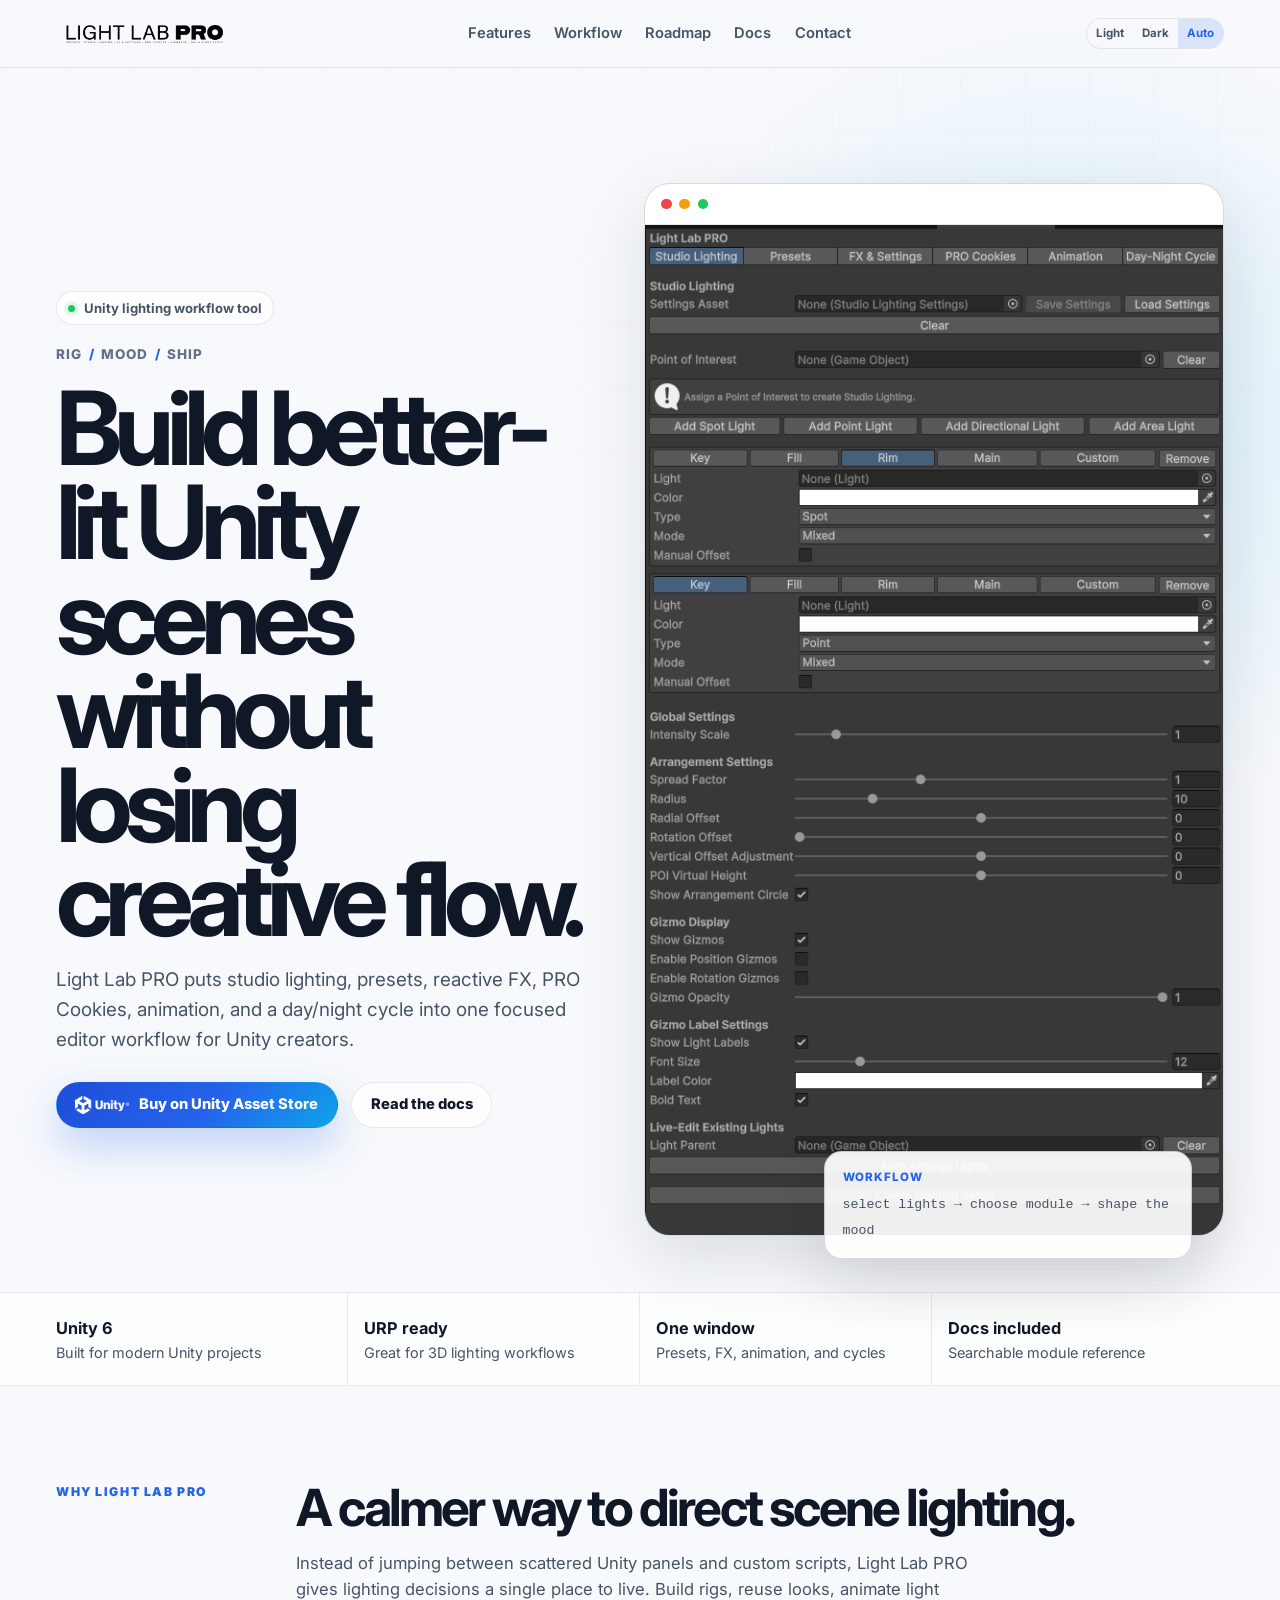
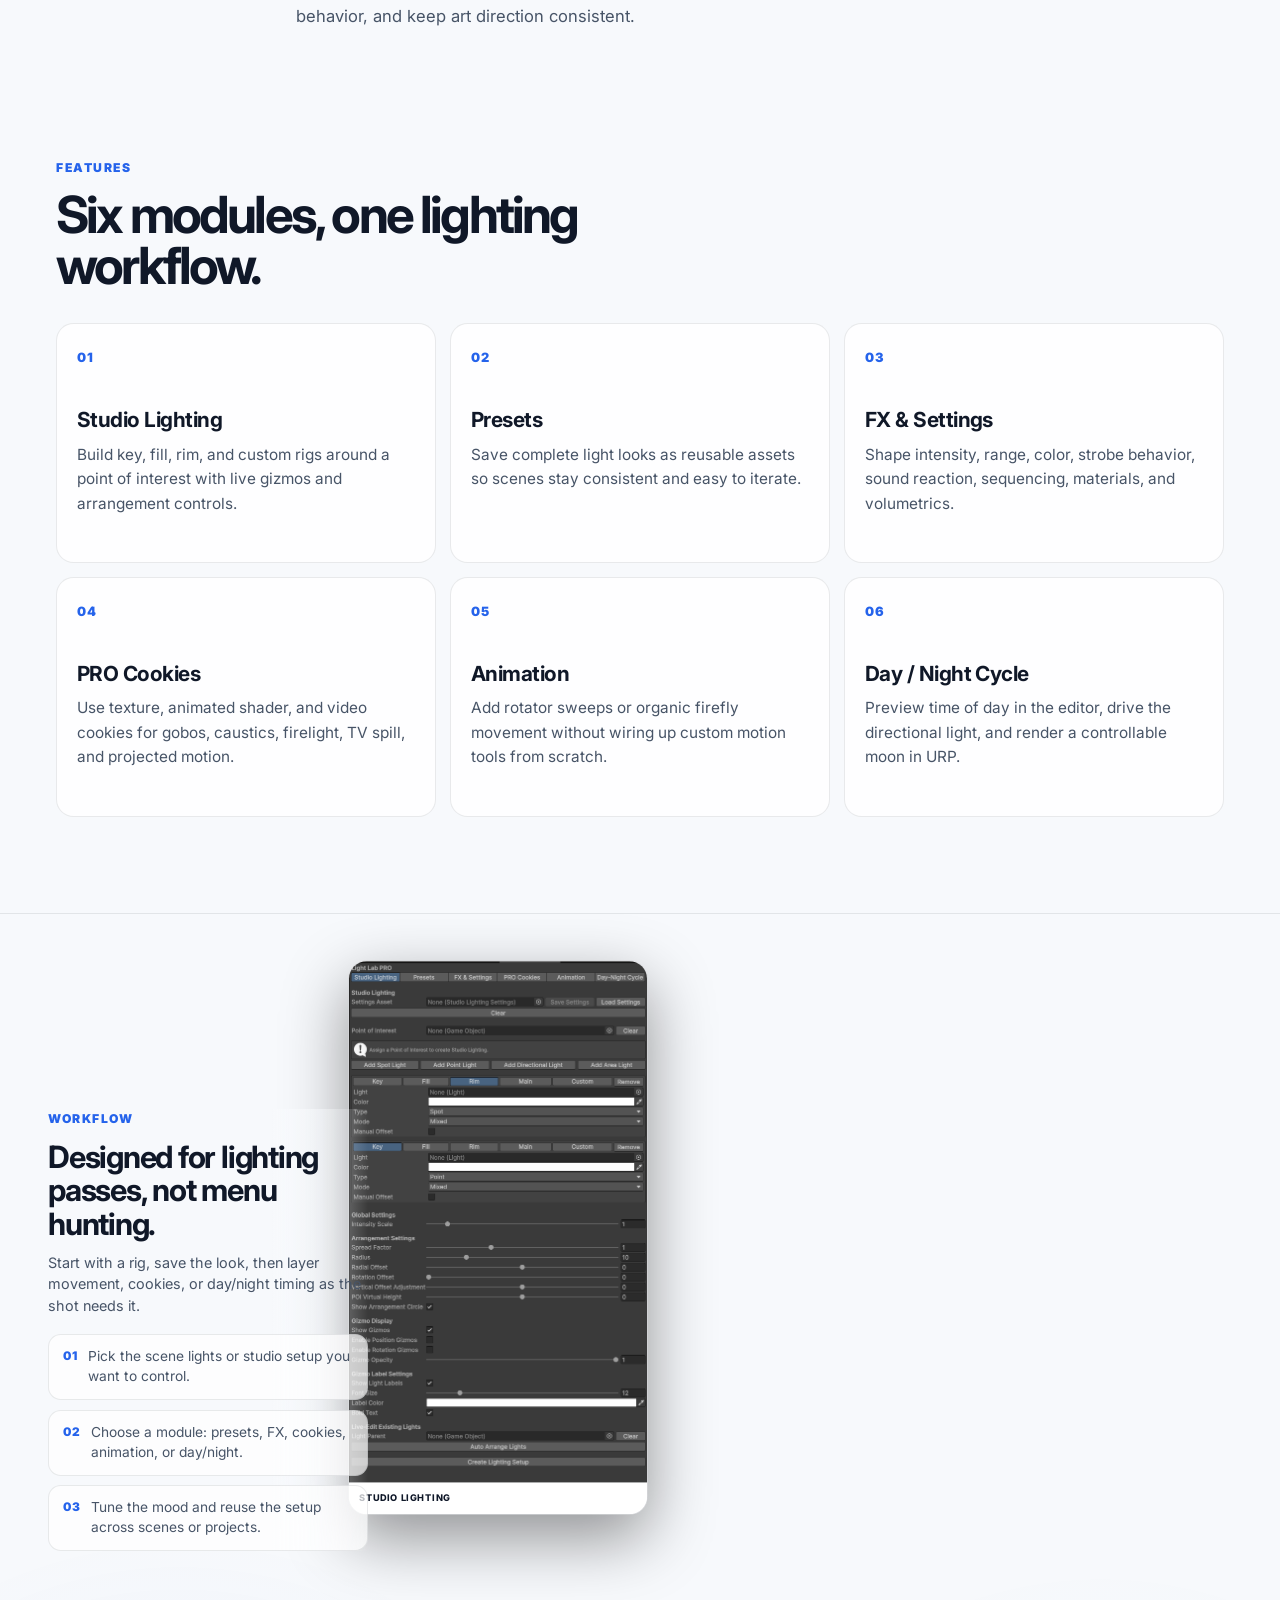
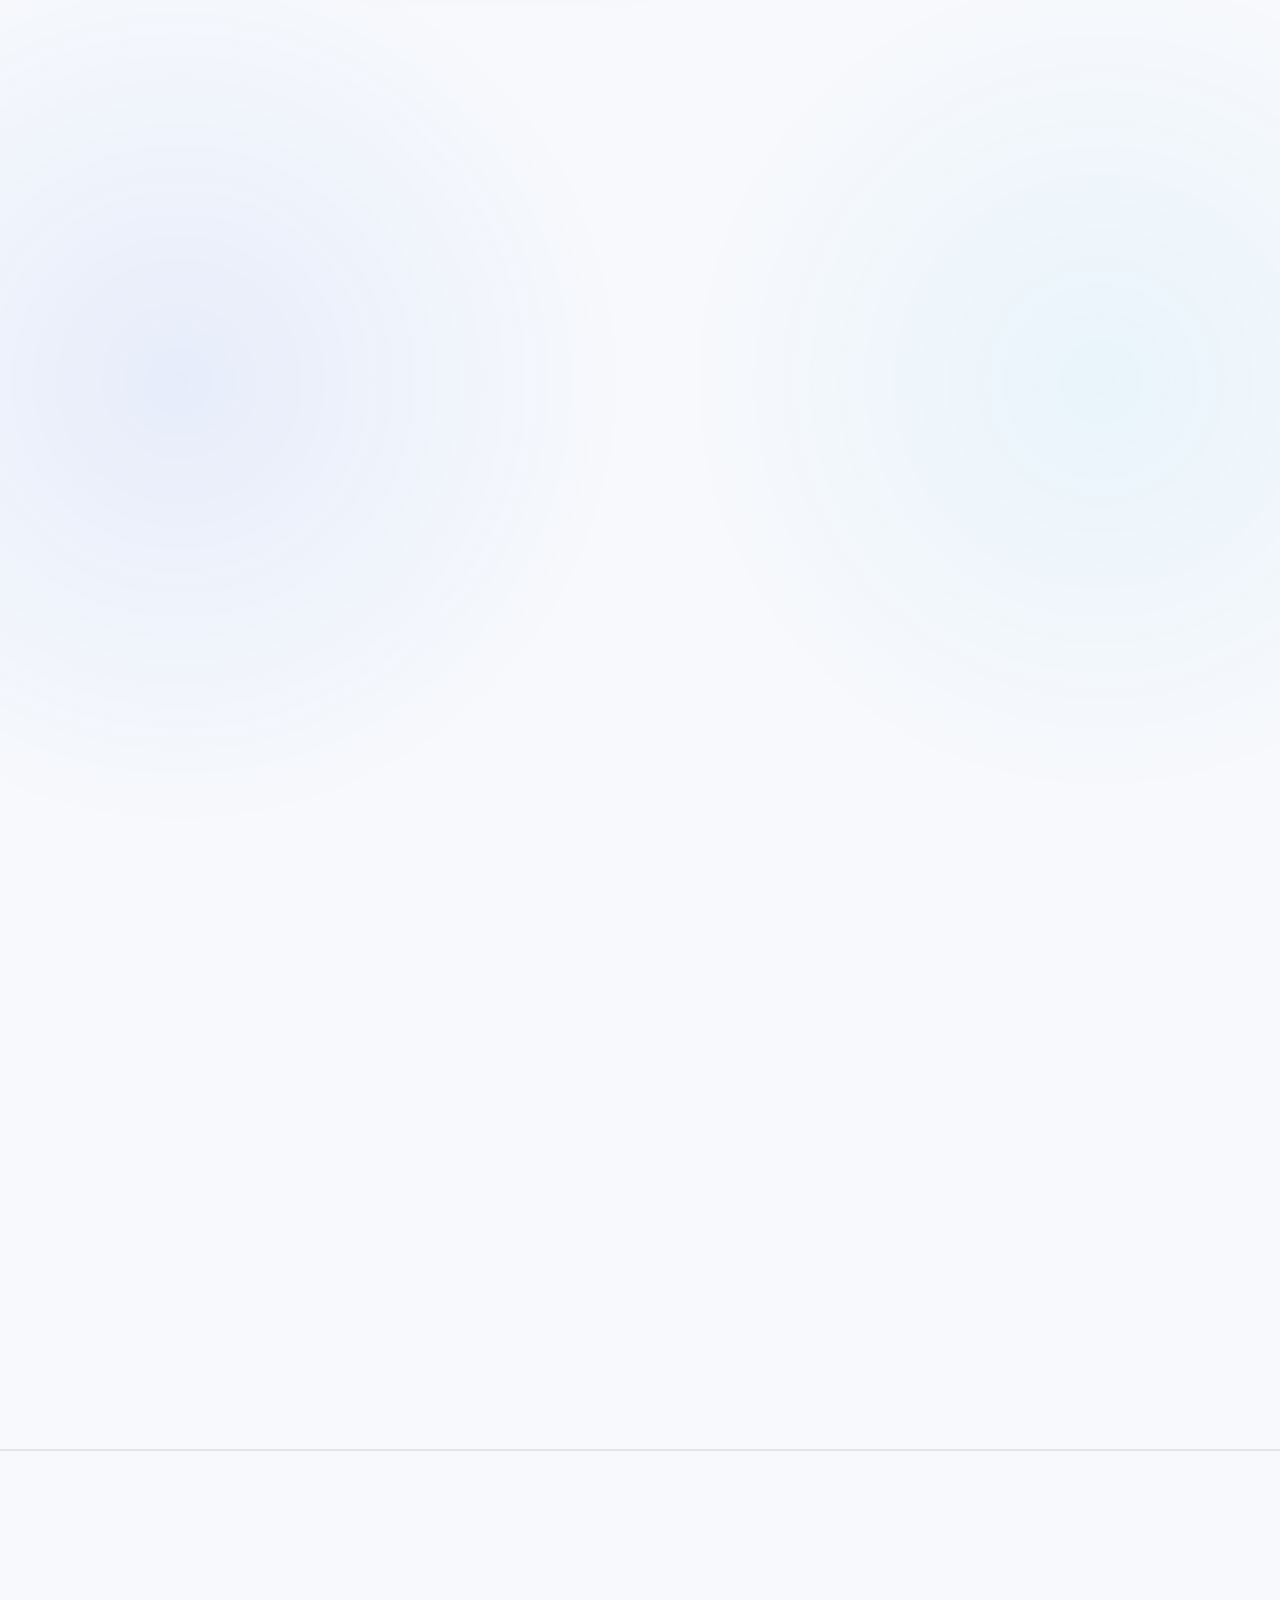
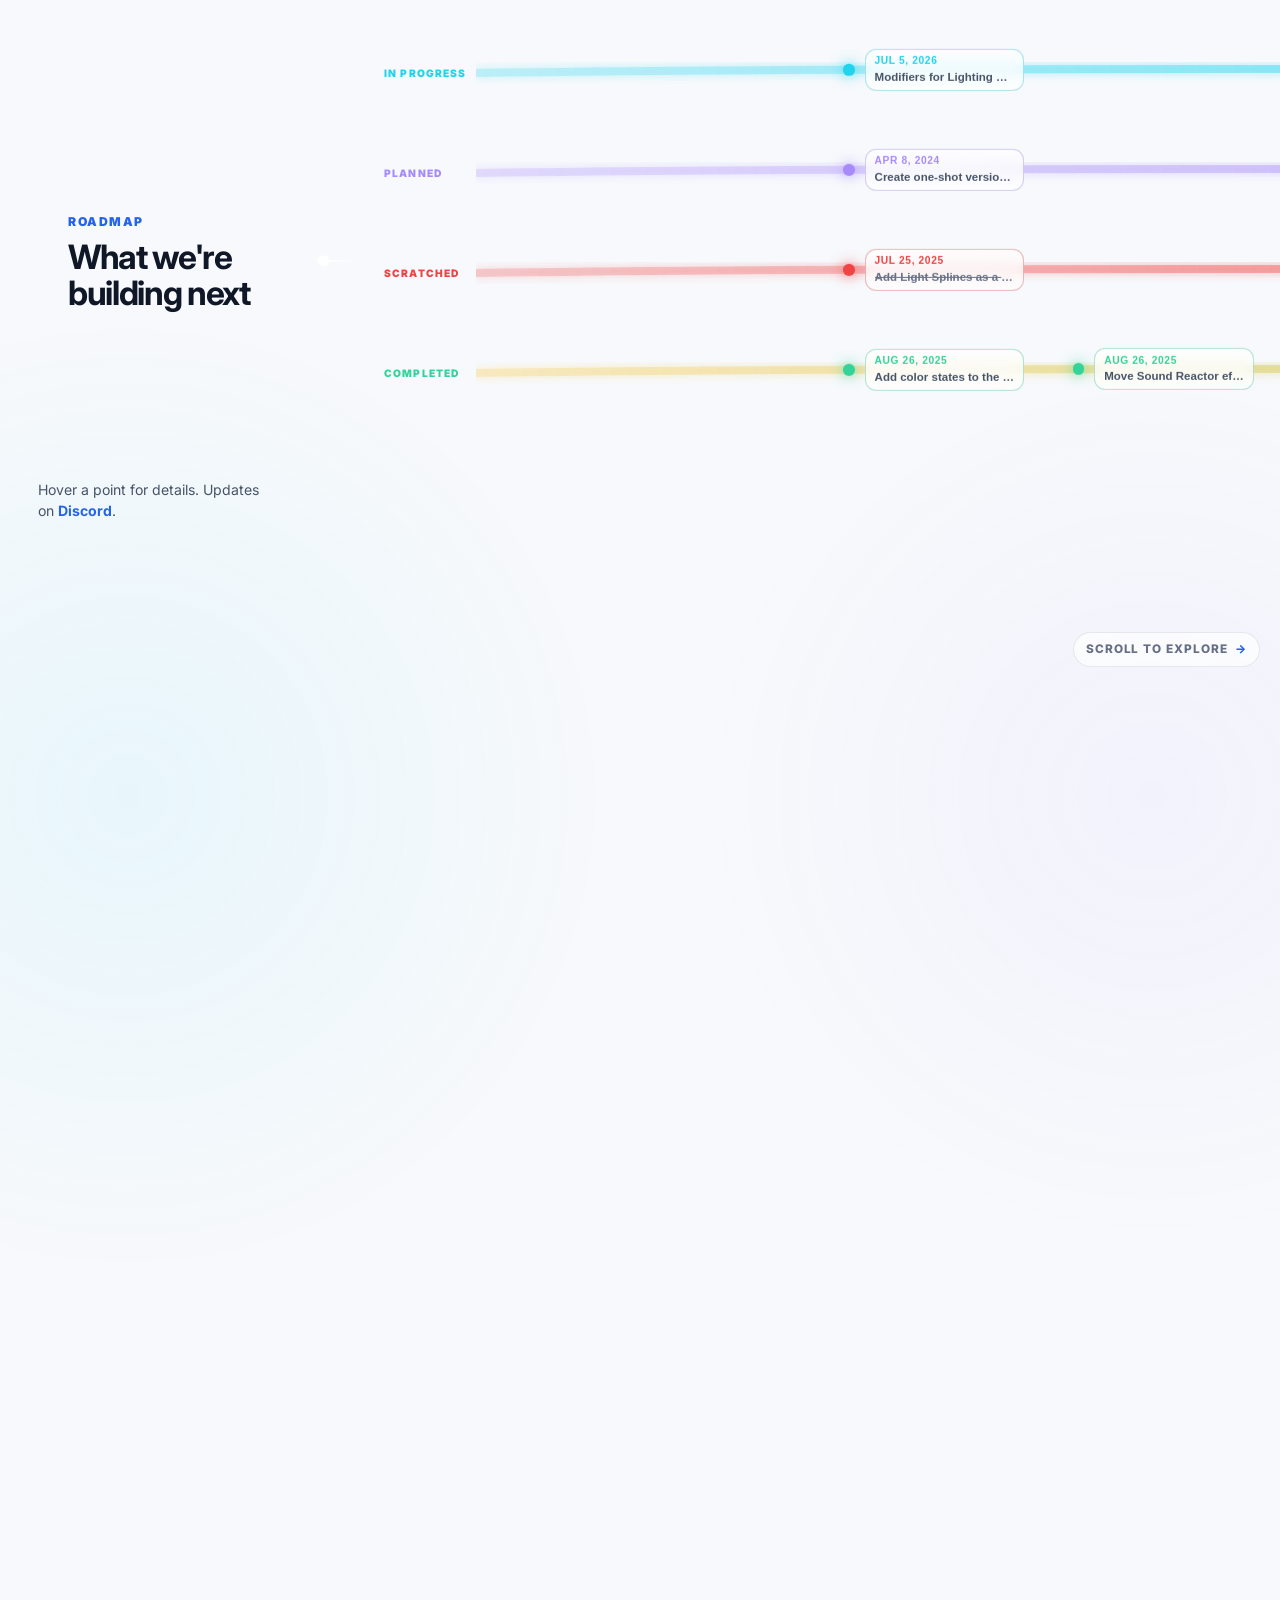
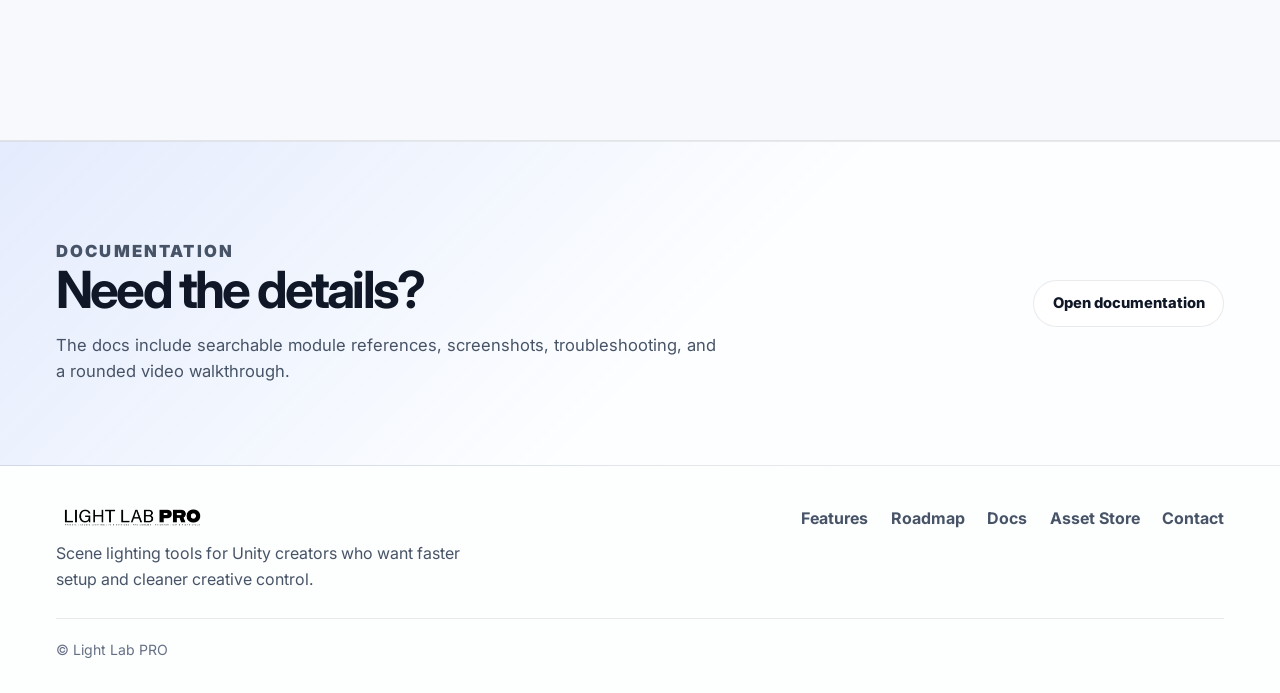
==== commit 5a3a9beb: "Restore previous landing page and roadmap. Keep the documentation updates; only revert the main mark" ====
--- a/index.html
+++ b/index.html
@@ -3,12 +3,12 @@
 <head>
   <meta charset="UTF-8" />
   <meta name="viewport" content="width=device-width, initial-scale=1.0" />
-  <title>Light Lab PRO | Atmosphere &amp; Lighting for Unity</title>
-  <meta name="description" content="Light Lab PRO is a Unity 6.3 URP editor tool for atmosphere presets, volumetrics, HQ and stylized clouds, studio lighting, FX, PRO Cookies, and day/night cycles." />
+  <title>Light Lab PRO | Lighting Tool for Unity</title>
+  <meta name="description" content="Light Lab PRO is a Unity editor tool for studio lighting, presets, effects, PRO Cookies, animation, and day/night cycles." />
   <link rel="preconnect" href="https://fonts.googleapis.com">
   <link rel="preconnect" href="https://fonts.gstatic.com" crossorigin>
   <link href="https://fonts.googleapis.com/css2?family=Inter:wght@400;500;600;700;800&display=swap" rel="stylesheet">
-  <link rel="stylesheet" href="landing.css?v=20260802-atmosphere" />
+  <link rel="stylesheet" href="landing.css?v=20260709-scratched-red2" />
 </head>
 <body>
   <header class="site-header">
@@ -65,20 +65,20 @@
         <div class="hero-copy">
           <div class="availability">
             <span class="status-dot" aria-hidden="true"></span>
-            Unity 6.3 · URP · v1.0.0
+            Unity lighting workflow tool
           </div>
 
           <p class="hero-mode">
-            <span>Atmosphere</span>
-            <span>Light</span>
+            <span>Rig</span>
+            <span>Mood</span>
             <span>Ship</span>
           </p>
 
-          <h1>Direct atmosphere and lighting without leaving your creative flow.</h1>
+          <h1>Build better-lit Unity scenes without losing creative flow.</h1>
 
           <p class="hero-lead">
-            Light Lab PRO brings HQ and stylized Atmosphere Scene Presets, dual volumetrics, sky clouds, studio lighting,
-            reactive FX, PRO Cookies, and a day/night Cycle Manager into one focused Unity editor window.
+            Light Lab PRO puts studio lighting, presets, reactive FX, PRO Cookies, animation, and a day/night cycle into
+            one focused editor workflow for Unity creators.
           </p>
 
           <div class="hero-actions">
@@ -103,8 +103,8 @@
               <span></span>
             </div>
             <img
-              src="docs/Image_Sequence_001_0001.png"
-              alt="Cinematic day atmosphere look created with Light Lab PRO"
+              src="docs/StudioLightingUI.png"
+              alt="Light Lab PRO studio lighting interface in the Unity editor"
               width="1200"
               height="675"
               loading="eager"
@@ -112,7 +112,7 @@
           </div>
           <div class="command-card">
             <span class="command-label">Workflow</span>
-            <code>pick a look → enable preset → tune light &amp; fog</code>
+            <code>select lights → choose module → shape the mood</code>
           </div>
         </div>
       </div>
@@ -121,16 +121,16 @@
     <section class="trust-strip" aria-label="Product highlights">
       <div class="container trust-grid">
         <div>
-          <strong>Unity 6.3</strong>
-          <span>Built for modern URP projects</span>
-        </div>
-        <div>
-          <strong>Atmosphere</strong>
-          <span>HQ + Stylized look library</span>
+          <strong>Unity 6</strong>
+          <span>Built for modern Unity projects</span>
+        </div>
+        <div>
+          <strong>URP ready</strong>
+          <span>Great for 3D lighting workflows</span>
         </div>
         <div>
           <strong>One window</strong>
-          <span>Seven tabs — presets to volumetrics</span>
+          <span>Presets, FX, animation, and cycles</span>
         </div>
         <div>
           <strong>Docs included</strong>
@@ -143,11 +143,10 @@
       <div class="container intro-grid">
         <p class="section-kicker">Why Light Lab PRO</p>
         <div>
-          <h2>Atmosphere, fog, and studio light in one place.</h2>
+          <h2>A calmer way to direct scene lighting.</h2>
           <p>
-            Instead of jumping between scattered Unity panels and custom scripts, Light Lab PRO gives lighting and sky
-            decisions a single home. Enable a full Atmosphere Scene Preset, blend looks across the day with Cycle Manager,
-            and layer studio rigs, FX, cookies, and volumetrics without breaking art direction.
+            Instead of jumping between scattered Unity panels and custom scripts, Light Lab PRO gives lighting decisions
+            a single place to live. Build rigs, reuse looks, animate light behavior, and keep art direction consistent.
           </p>
         </div>
       </div>
@@ -157,44 +156,44 @@
       <div class="container">
         <div class="section-header">
           <p class="section-kicker">Features</p>
-          <h2>Seven tabs, one atmosphere &amp; lighting workflow.</h2>
+          <h2>Six modules, one lighting workflow.</h2>
         </div>
 
         <div class="feature-grid">
           <article class="feature-card">
             <span class="feature-number">01</span>
-            <h3>Atmosphere Scene Presets</h3>
-            <p>HQ cinematic and Stylized weather looks across Sunrise, Day, Sunset, and Night — Enable, Seed Catalog, and Refresh from the Presets tab.</p>
-          </article>
-
-          <article class="feature-card">
-            <span class="feature-number">02</span>
-            <h3>Volumetrics</h3>
-            <p>Dedicated Raymarch and Froxel paths with directional object shafts, sky cloud god rays, and per-light contribution.</p>
-          </article>
-
-          <article class="feature-card">
-            <span class="feature-number">03</span>
-            <h3>Sky &amp; Clouds</h3>
-            <p>HQ volumetric cloud march and painterly stylized FBM skies, with soft sun and moon through-clouds.</p>
-          </article>
-
-          <article class="feature-card">
-            <span class="feature-number">04</span>
-            <h3>Day / Night &amp; Cycle Manager</h3>
-            <p>Clock-driven phases, Moon Manager, celestial night sky, Lightmap Blending, and weighted look rolls that blend across each phase.</p>
-          </article>
-
-          <article class="feature-card">
-            <span class="feature-number">05</span>
             <h3>Studio Lighting</h3>
             <p>Build key, fill, rim, and custom rigs around a point of interest with live gizmos and arrangement controls.</p>
           </article>
 
           <article class="feature-card">
+            <span class="feature-number">02</span>
+            <h3>Presets</h3>
+            <p>Save complete light looks as reusable assets so scenes stay consistent and easy to iterate.</p>
+          </article>
+
+          <article class="feature-card">
+            <span class="feature-number">03</span>
+            <h3>FX &amp; Settings</h3>
+            <p>Shape intensity, range, color, strobe behavior, sound reaction, sequencing, materials, and volumetrics.</p>
+          </article>
+
+          <article class="feature-card">
+            <span class="feature-number">04</span>
+            <h3>PRO Cookies</h3>
+            <p>Use texture, animated shader, and video cookies for gobos, caustics, firelight, TV spill, and projected motion.</p>
+          </article>
+
+          <article class="feature-card">
+            <span class="feature-number">05</span>
+            <h3>Animation</h3>
+            <p>Add rotator sweeps or organic firefly movement without wiring up custom motion tools from scratch.</p>
+          </article>
+
+          <article class="feature-card">
             <span class="feature-number">06</span>
-            <h3>FX, Cookies &amp; Animation</h3>
-            <p>Reactive FX, texture / animated / video PRO Cookies, firefly motion, and rotators — plus VR Mode for Quest and PCVR quality LOD.</p>
+            <h3>Day / Night Cycle</h3>
+            <p>Preview time of day in the editor, drive the directional light, and render a controllable moon in URP.</p>
           </article>
         </div>
       </div>
@@ -208,42 +207,41 @@
               <p class="section-kicker">Workflow</p>
               <h2>Designed for lighting passes, not menu hunting.</h2>
               <p class="workflow-intro__lead">
-                Start from an Atmosphere look, enable it on the day/night setup, then layer volumetrics, studio rigs,
-                cookies, or Cycle Manager rolls as the shot needs it.
+                Start with a rig, save the look, then layer movement, cookies, or day/night timing as the shot needs it.
               </p>
             </div>
 
             <ol class="workflow-list">
-              <li><span>01</span><p>Enable an Atmosphere Scene Preset (HQ or Stylized) for the current phase.</p></li>
-              <li><span>02</span><p>Tune volumetrics, sky clouds, moon, or studio lights in the matching tab.</p></li>
-              <li><span>03</span><p>Optionally activate Cycle Manager for weighted look blends across the day.</p></li>
+              <li><span>01</span><p>Pick the scene lights or studio setup you want to control.</p></li>
+              <li><span>02</span><p>Choose a module: presets, FX, cookies, animation, or day/night.</p></li>
+              <li><span>03</span><p>Tune the mood and reuse the setup across scenes or projects.</p></li>
             </ol>
           </aside>
 
           <div class="workflow-stack" id="workflowStack">
             <figure class="workflow-window workflow-window--1">
-              <img src="docs/Image_Sequence_001_0001.png" alt="Day atmosphere showcase" loading="lazy" />
-              <figcaption>Atmosphere · Day</figcaption>
-            </figure>
-            <figure class="workflow-window workflow-window--2">
-              <img src="docs/Image_Sequence_002_0001.png" alt="Night atmosphere showcase" loading="lazy" />
-              <figcaption>Atmosphere · Night</figcaption>
-            </figure>
-            <figure class="workflow-window workflow-window--3">
-              <img src="docs/Image_Sequence_003_0001.png" alt="Cloud and sky atmosphere showcase" loading="lazy" />
-              <figcaption>Sky &amp; Clouds</figcaption>
-            </figure>
-            <figure class="workflow-window workflow-window--4">
-              <img src="docs/Image_Sequence_004_0001.png" alt="Volumetric fog atmosphere showcase" loading="lazy" />
-              <figcaption>Volumetrics</figcaption>
-            </figure>
-            <figure class="workflow-window workflow-window--5">
               <img src="docs/StudioLightingUI.png" alt="Studio Lighting module interface" loading="lazy" />
               <figcaption>Studio Lighting</figcaption>
             </figure>
-            <figure class="workflow-window workflow-window--6">
+            <figure class="workflow-window workflow-window--2">
+              <img src="docs/LightGroupsUI.png" alt="Scene lights and cluster interface" loading="lazy" />
+              <figcaption>Scene Lights</figcaption>
+            </figure>
+            <figure class="workflow-window workflow-window--3">
+              <img src="docs/PresetsTabUI.png" alt="Presets module interface" loading="lazy" />
+              <figcaption>Presets</figcaption>
+            </figure>
+            <figure class="workflow-window workflow-window--4">
+              <img src="docs/FxAndSettingsGradualEffectUI.png" alt="FX and Settings gradual effect interface" loading="lazy" />
+              <figcaption>FX &amp; Settings</figcaption>
+            </figure>
+            <figure class="workflow-window workflow-window--5">
               <img src="docs/ProCookiesAnimatedTabUI.png" alt="PRO Cookies animated tab interface" loading="lazy" />
               <figcaption>PRO Cookies</figcaption>
+            </figure>
+            <figure class="workflow-window workflow-window--6">
+              <img src="docs/AnimationTabRotatorUI.png" alt="Animation rotator interface" loading="lazy" />
+              <figcaption>Animation</figcaption>
             </figure>
             <figure class="workflow-window workflow-window--7">
               <img src="docs/DayNightCycleDirectionalUI01.png" alt="Day and night cycle interface" loading="lazy" />
@@ -350,7 +348,7 @@
           height="176"
           aria-hidden="true"
         />
-        <p>Atmosphere and scene lighting tools for Unity creators who want faster setup and cleaner creative control.</p>
+        <p>Scene lighting tools for Unity creators who want faster setup and cleaner creative control.</p>
       </div>
 
       <nav class="footer-links" aria-label="Footer">
@@ -366,7 +364,7 @@
     </div>
   </footer>
 
-  <script src="roadmap-data.js?v=20260802-atmosphere"></script>
-  <script src="landing.js?v=20260802-atmosphere"></script>
+  <script src="roadmap-data.js?v=20260709-discord-sync"></script>
+  <script src="landing.js?v=20260709-scratched-red2"></script>
 </body>
 </html>
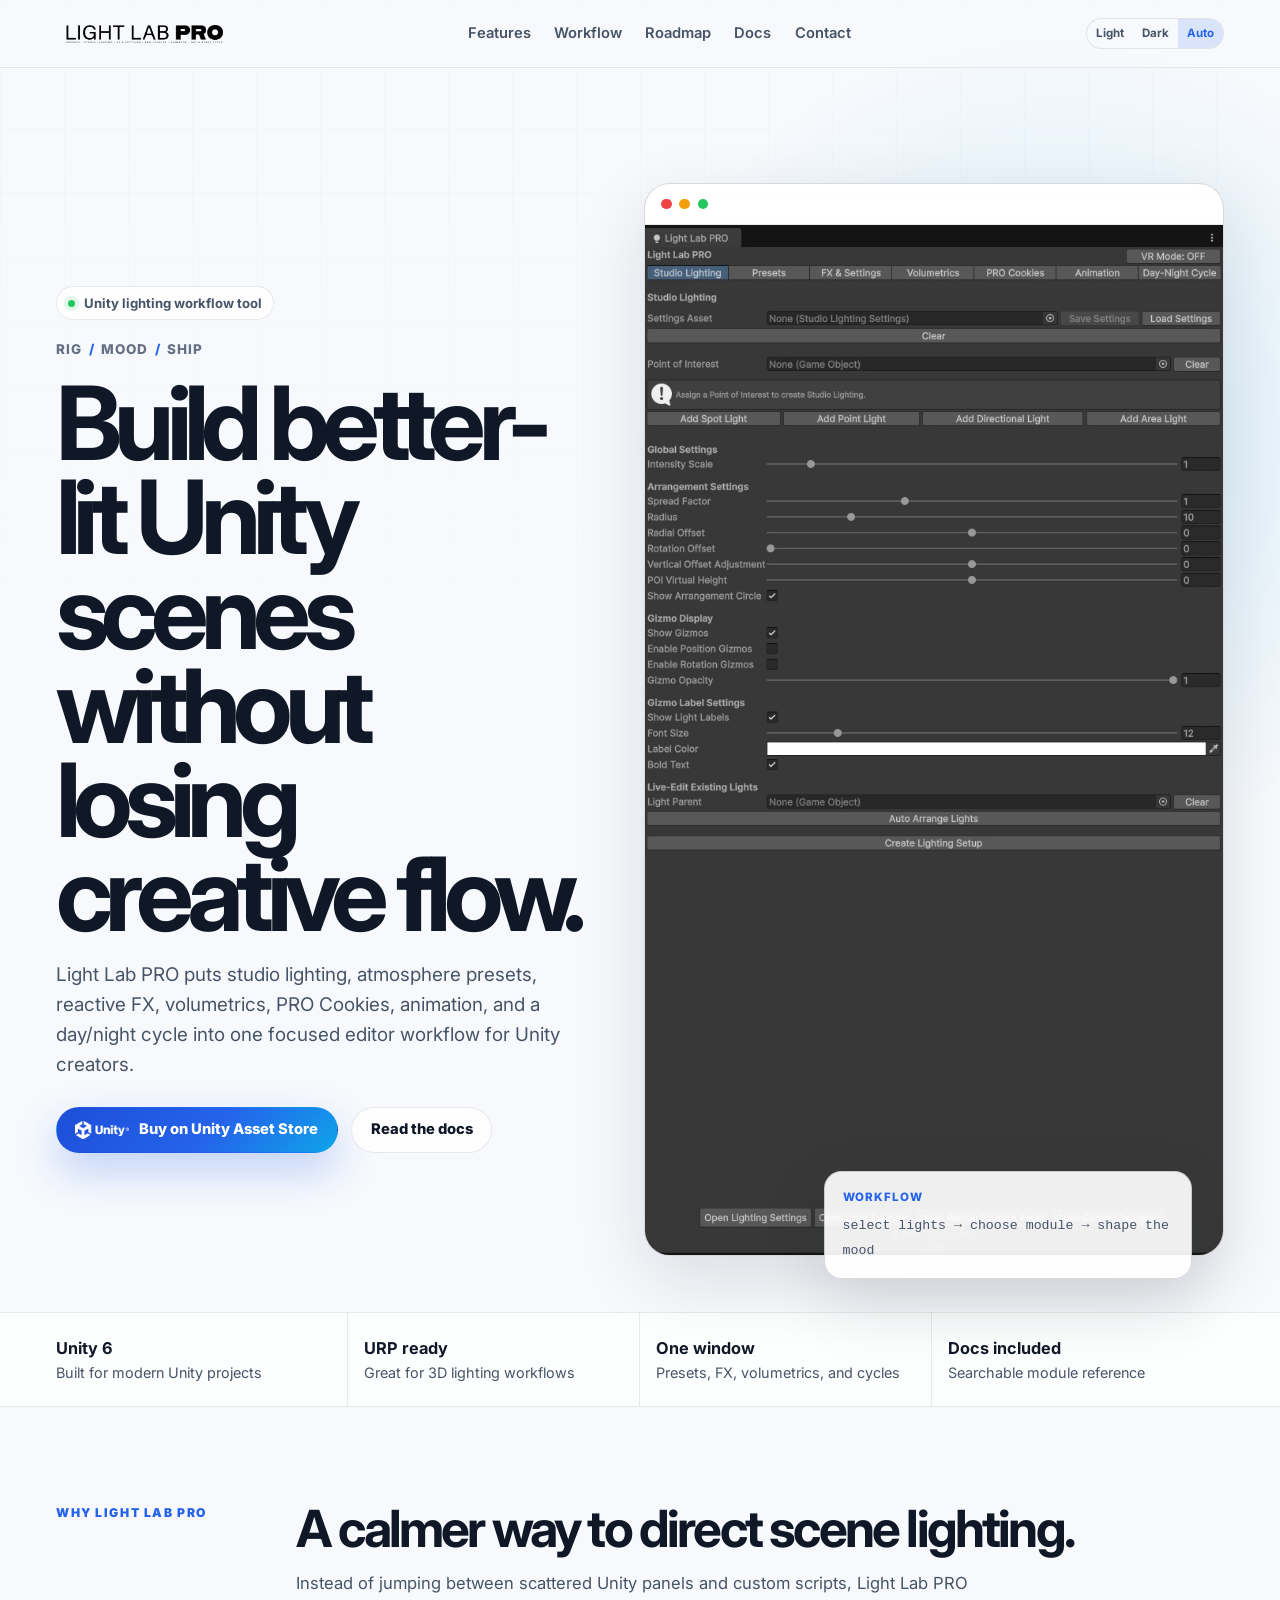
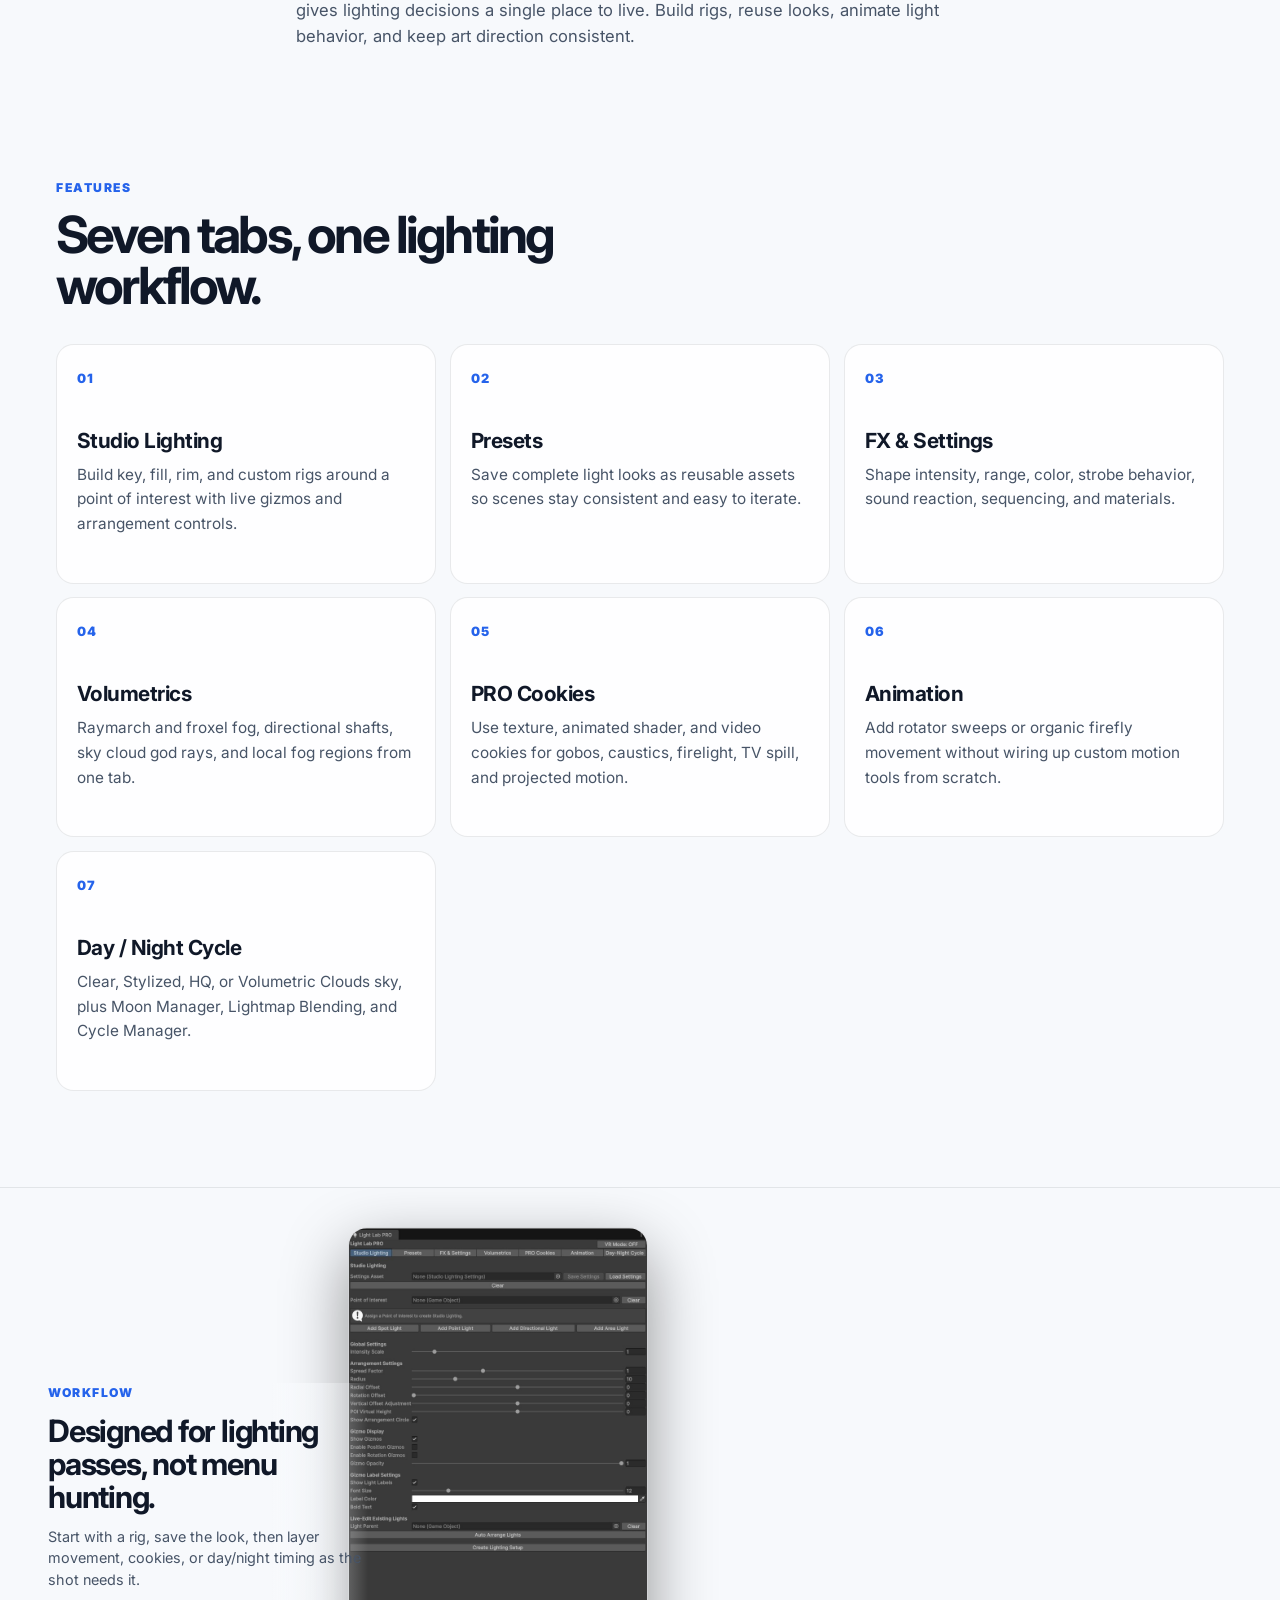
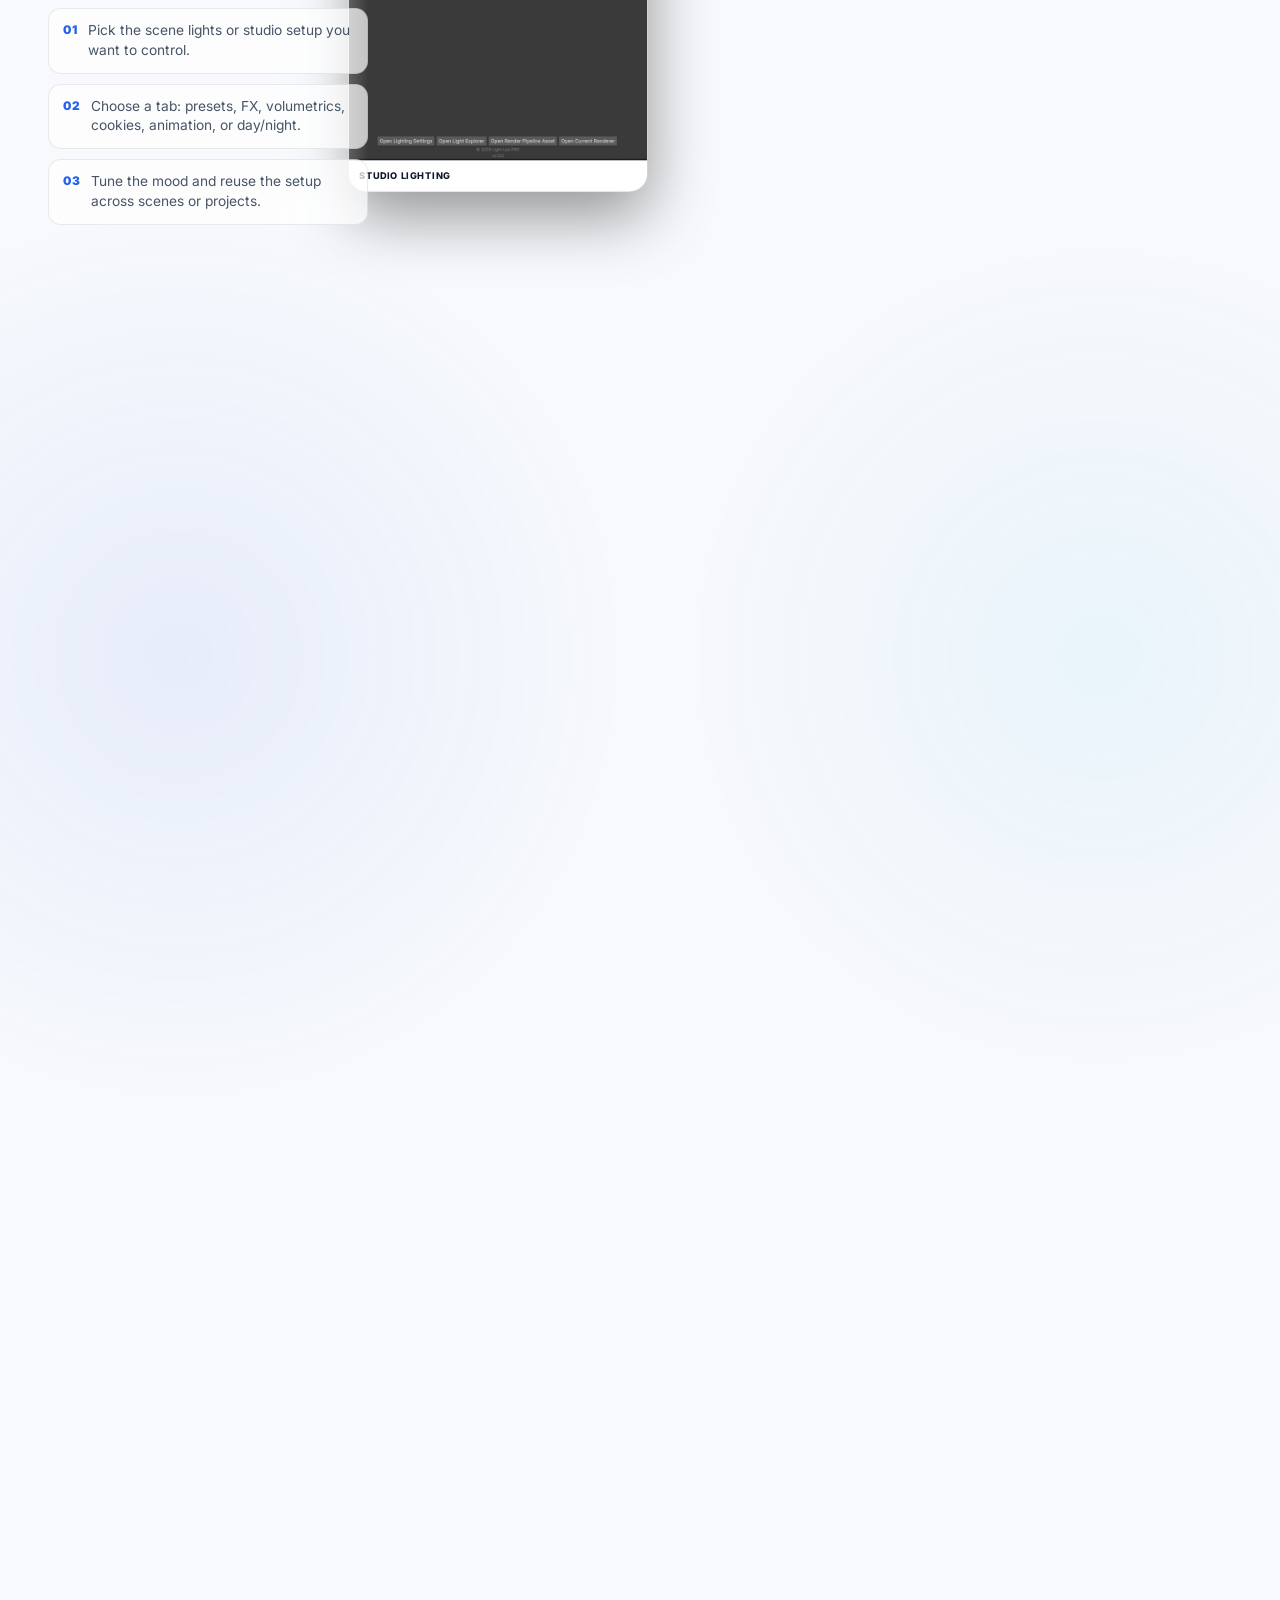
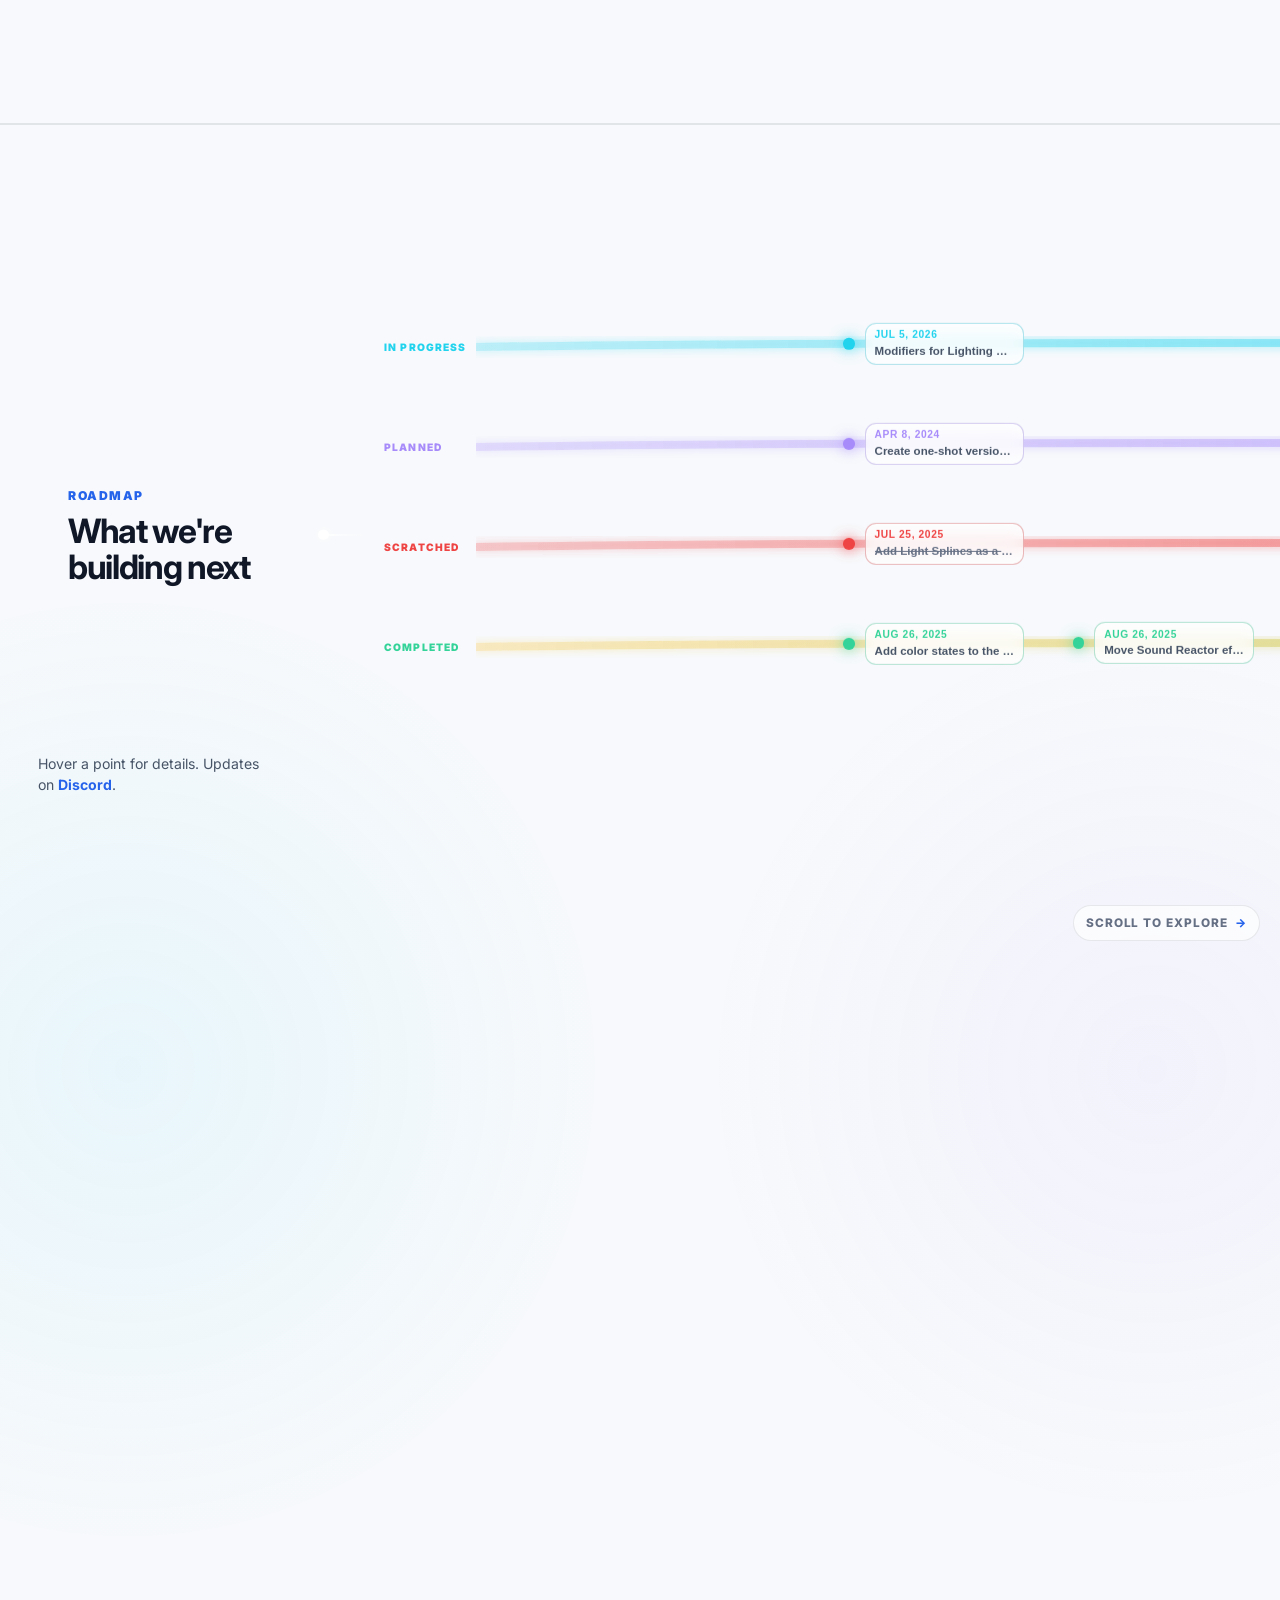
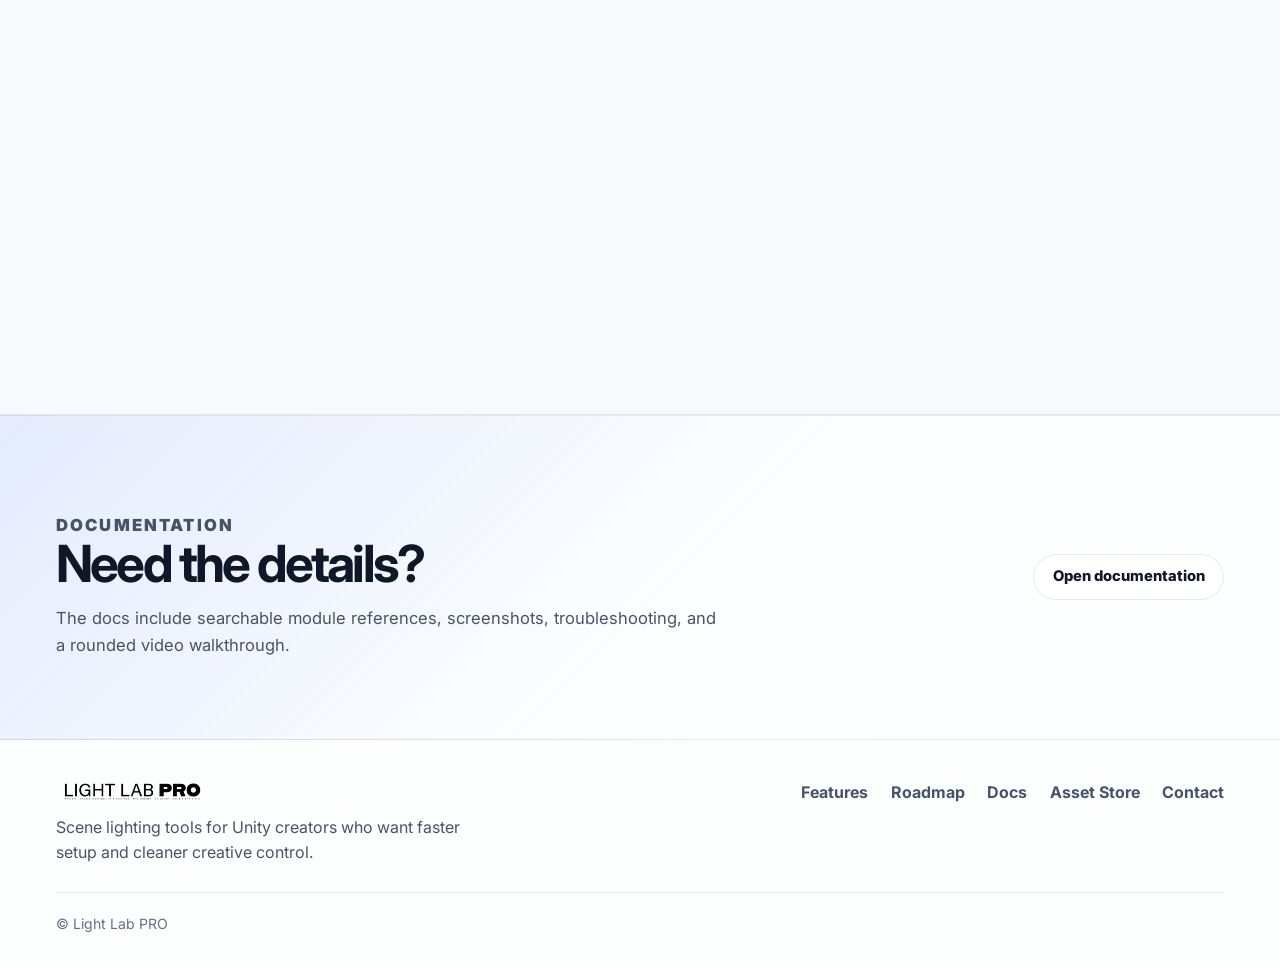
==== commit e584bd96: "Refresh docs and landing for Light Lab PRO v2.0.0 UI. Co-authored-by: Cursor <cursoragent@cursor.com" ====
--- a/index.html
+++ b/index.html
@@ -77,8 +77,8 @@
           <h1>Build better-lit Unity scenes without losing creative flow.</h1>
 
           <p class="hero-lead">
-            Light Lab PRO puts studio lighting, presets, reactive FX, PRO Cookies, animation, and a day/night cycle into
-            one focused editor workflow for Unity creators.
+            Light Lab PRO puts studio lighting, atmosphere presets, reactive FX, volumetrics, PRO Cookies, animation,
+            and a day/night cycle into one focused editor workflow for Unity creators.
           </p>
 
           <div class="hero-actions">
@@ -103,7 +103,7 @@
               <span></span>
             </div>
             <img
-              src="docs/StudioLightingUI.png"
+              src="docs/StudioLightingUIv2.jpg?v=20260821-ui"
               alt="Light Lab PRO studio lighting interface in the Unity editor"
               width="1200"
               height="675"
@@ -130,7 +130,7 @@
         </div>
         <div>
           <strong>One window</strong>
-          <span>Presets, FX, animation, and cycles</span>
+          <span>Presets, FX, volumetrics, and cycles</span>
         </div>
         <div>
           <strong>Docs included</strong>
@@ -156,7 +156,7 @@
       <div class="container">
         <div class="section-header">
           <p class="section-kicker">Features</p>
-          <h2>Six modules, one lighting workflow.</h2>
+          <h2>Seven tabs, one lighting workflow.</h2>
         </div>
 
         <div class="feature-grid">
@@ -175,25 +175,31 @@
           <article class="feature-card">
             <span class="feature-number">03</span>
             <h3>FX &amp; Settings</h3>
-            <p>Shape intensity, range, color, strobe behavior, sound reaction, sequencing, materials, and volumetrics.</p>
+            <p>Shape intensity, range, color, strobe behavior, sound reaction, sequencing, and materials.</p>
           </article>
 
           <article class="feature-card">
             <span class="feature-number">04</span>
+            <h3>Volumetrics</h3>
+            <p>Raymarch and froxel fog, directional shafts, sky cloud god rays, and local fog regions from one tab.</p>
+          </article>
+
+          <article class="feature-card">
+            <span class="feature-number">05</span>
             <h3>PRO Cookies</h3>
             <p>Use texture, animated shader, and video cookies for gobos, caustics, firelight, TV spill, and projected motion.</p>
           </article>
 
           <article class="feature-card">
-            <span class="feature-number">05</span>
+            <span class="feature-number">06</span>
             <h3>Animation</h3>
             <p>Add rotator sweeps or organic firefly movement without wiring up custom motion tools from scratch.</p>
           </article>
 
           <article class="feature-card">
-            <span class="feature-number">06</span>
+            <span class="feature-number">07</span>
             <h3>Day / Night Cycle</h3>
-            <p>Preview time of day in the editor, drive the directional light, and render a controllable moon in URP.</p>
+            <p>Clear, Stylized, HQ, or Volumetric Clouds sky, plus Moon Manager, Lightmap Blending, and Cycle Manager.</p>
           </article>
         </div>
       </div>
@@ -213,27 +219,27 @@
 
             <ol class="workflow-list">
               <li><span>01</span><p>Pick the scene lights or studio setup you want to control.</p></li>
-              <li><span>02</span><p>Choose a module: presets, FX, cookies, animation, or day/night.</p></li>
+              <li><span>02</span><p>Choose a tab: presets, FX, volumetrics, cookies, animation, or day/night.</p></li>
               <li><span>03</span><p>Tune the mood and reuse the setup across scenes or projects.</p></li>
             </ol>
           </aside>
 
           <div class="workflow-stack" id="workflowStack">
             <figure class="workflow-window workflow-window--1">
-              <img src="docs/StudioLightingUI.png" alt="Studio Lighting module interface" loading="lazy" />
+              <img src="docs/StudioLightingUIv2.jpg?v=20260821-ui" alt="Studio Lighting tab interface" loading="lazy" />
               <figcaption>Studio Lighting</figcaption>
             </figure>
             <figure class="workflow-window workflow-window--2">
-              <img src="docs/LightGroupsUI.png" alt="Scene lights and cluster interface" loading="lazy" />
-              <figcaption>Scene Lights</figcaption>
+              <img src="docs/FXandSettingsUIv2.jpg?v=20260821-ui" alt="FX and Settings tab interface" loading="lazy" />
+              <figcaption>FX &amp; Settings</figcaption>
             </figure>
             <figure class="workflow-window workflow-window--3">
-              <img src="docs/PresetsTabUI.png" alt="Presets module interface" loading="lazy" />
+              <img src="docs/PresetsUIv2.a.jpg?v=20260821-ui" alt="Atmosphere Presets catalog" loading="lazy" />
               <figcaption>Presets</figcaption>
             </figure>
             <figure class="workflow-window workflow-window--4">
-              <img src="docs/FxAndSettingsGradualEffectUI.png" alt="FX and Settings gradual effect interface" loading="lazy" />
-              <figcaption>FX &amp; Settings</figcaption>
+              <img src="docs/VolumetricsUIv2Raymarch.jpg?v=20260821-ui" alt="Volumetrics Raymarch tab" loading="lazy" />
+              <figcaption>Volumetrics</figcaption>
             </figure>
             <figure class="workflow-window workflow-window--5">
               <img src="docs/ProCookiesAnimatedTabUI.png" alt="PRO Cookies animated tab interface" loading="lazy" />
@@ -244,7 +250,7 @@
               <figcaption>Animation</figcaption>
             </figure>
             <figure class="workflow-window workflow-window--7">
-              <img src="docs/DayNightCycleDirectionalUI01.png" alt="Day and night cycle interface" loading="lazy" />
+              <img src="docs/DayNightCycleUIv2DirLightAndSky.v2.a.jpg?v=20260821-ui" alt="Day and night cycle interface" loading="lazy" />
               <figcaption>Day / Night Cycle</figcaption>
             </figure>
           </div>
--- a/landing.css
+++ b/landing.css
@@ -822,7 +822,7 @@
 .workflow-window--6 { left: 83%; width: min(50%, 31rem); }
 .workflow-window--6.is-revealed { transform: translate(-50%, calc(-50% - 48%)) scale(0.94); }
 
-.workflow-window--7 { left: 62%; width: min(38%, 22rem); }
+.workflow-window--7 { left: 62%; width: min(50%, 31rem); }
 .workflow-window--7.is-revealed { transform: translate(-50%, calc(-50% - 8%)) scale(0.8); }
 
 /* Docs band */
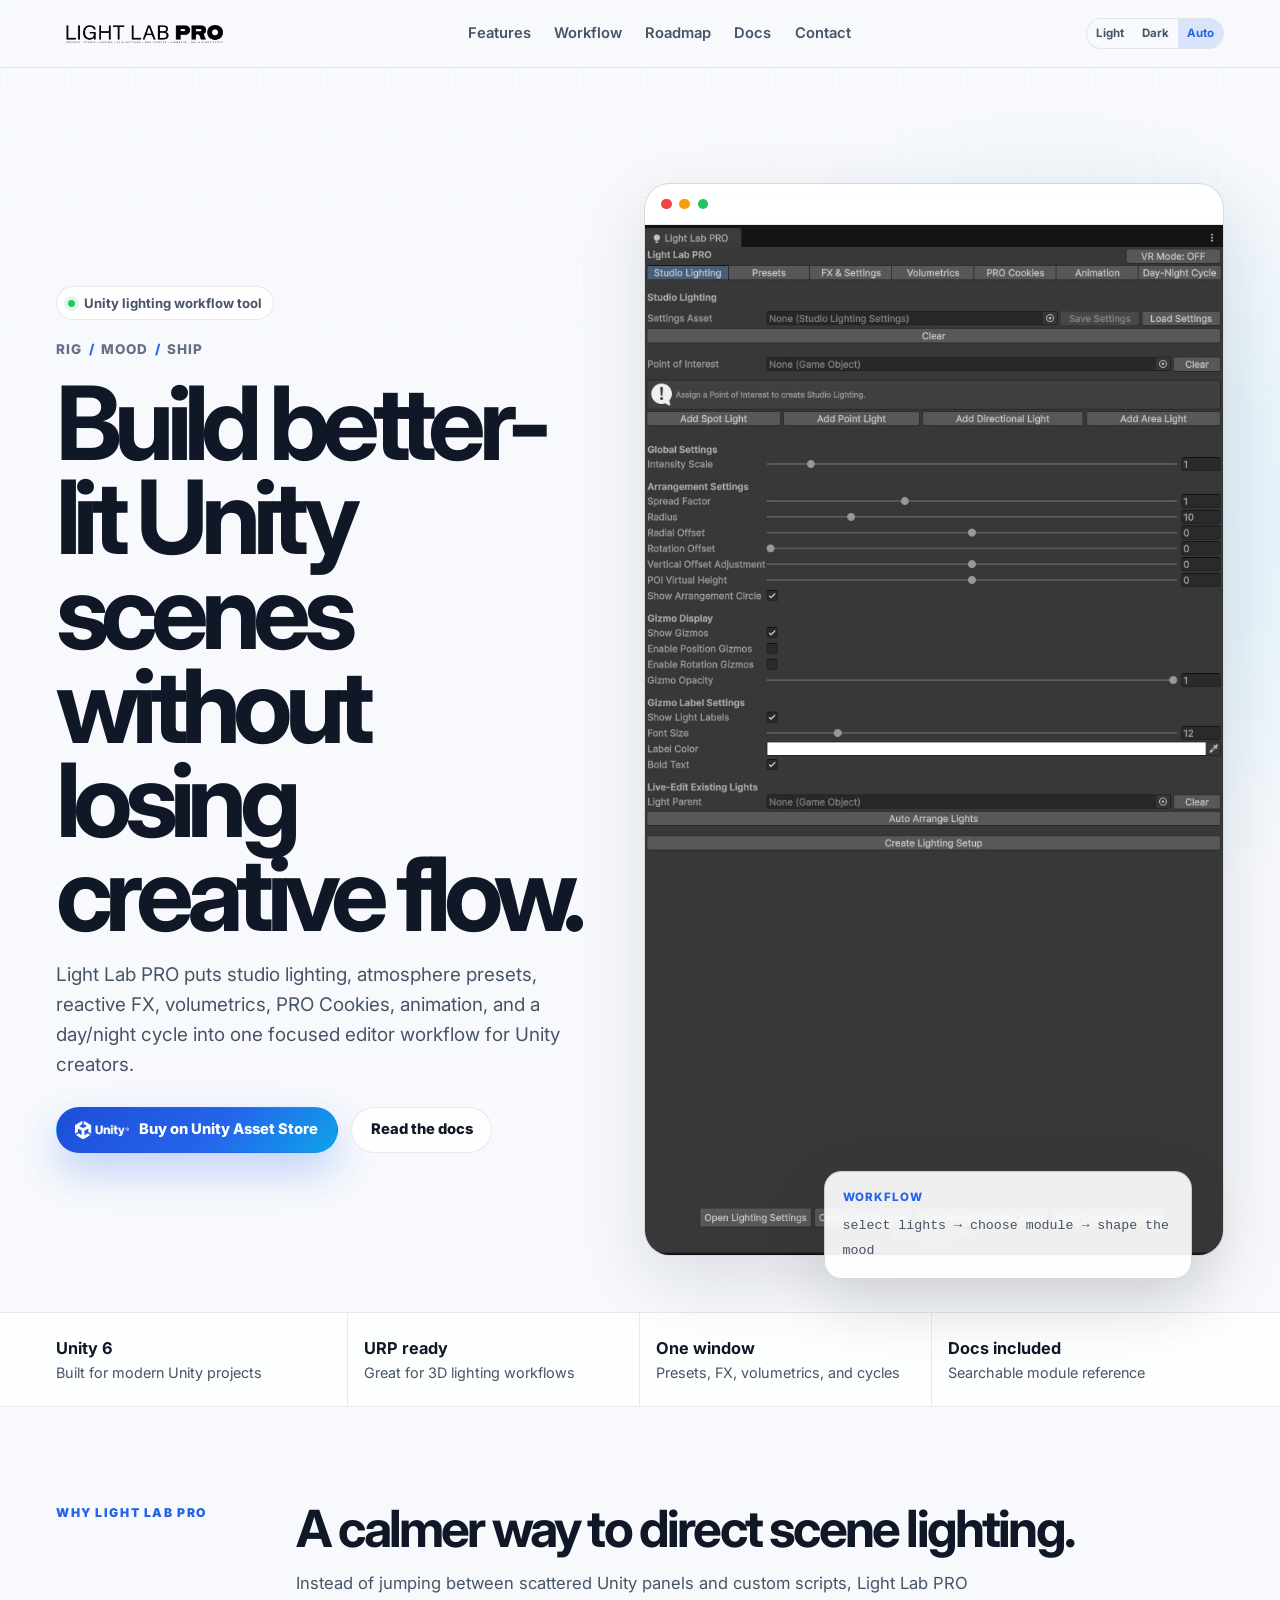
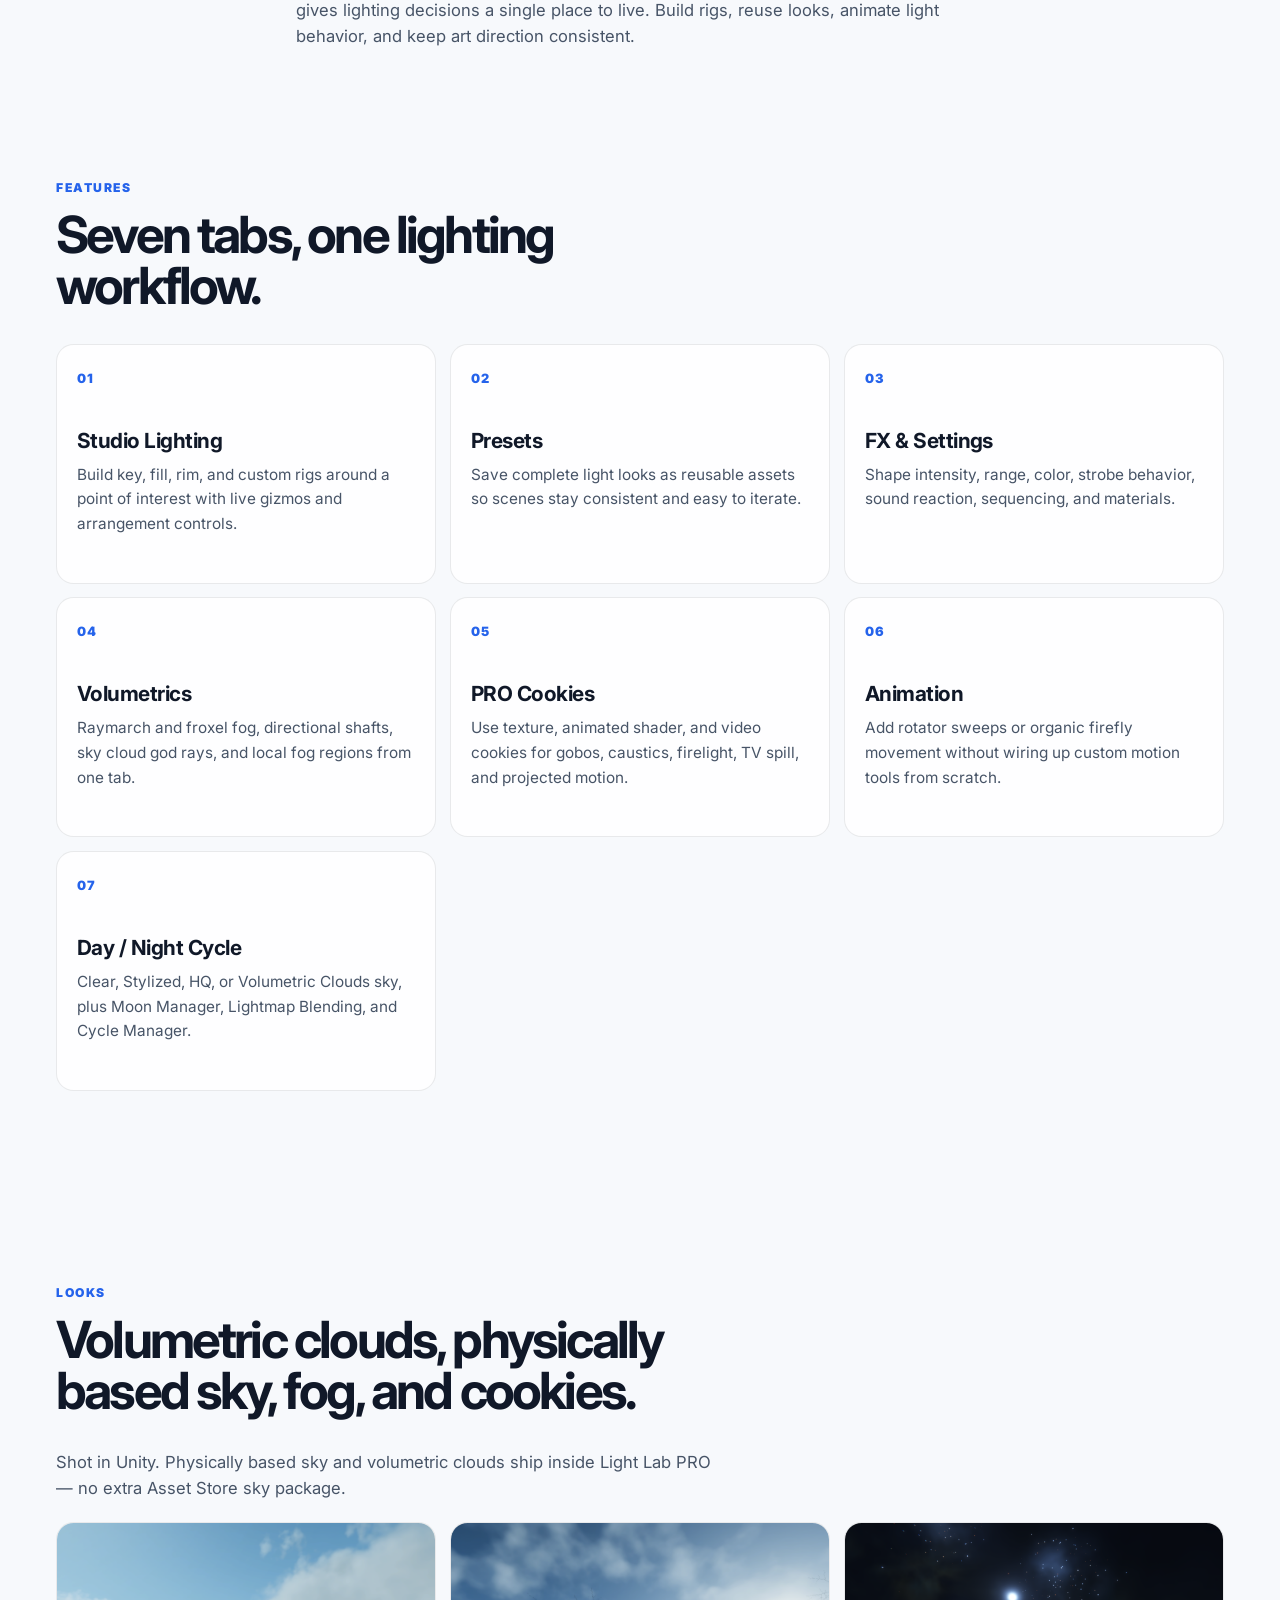
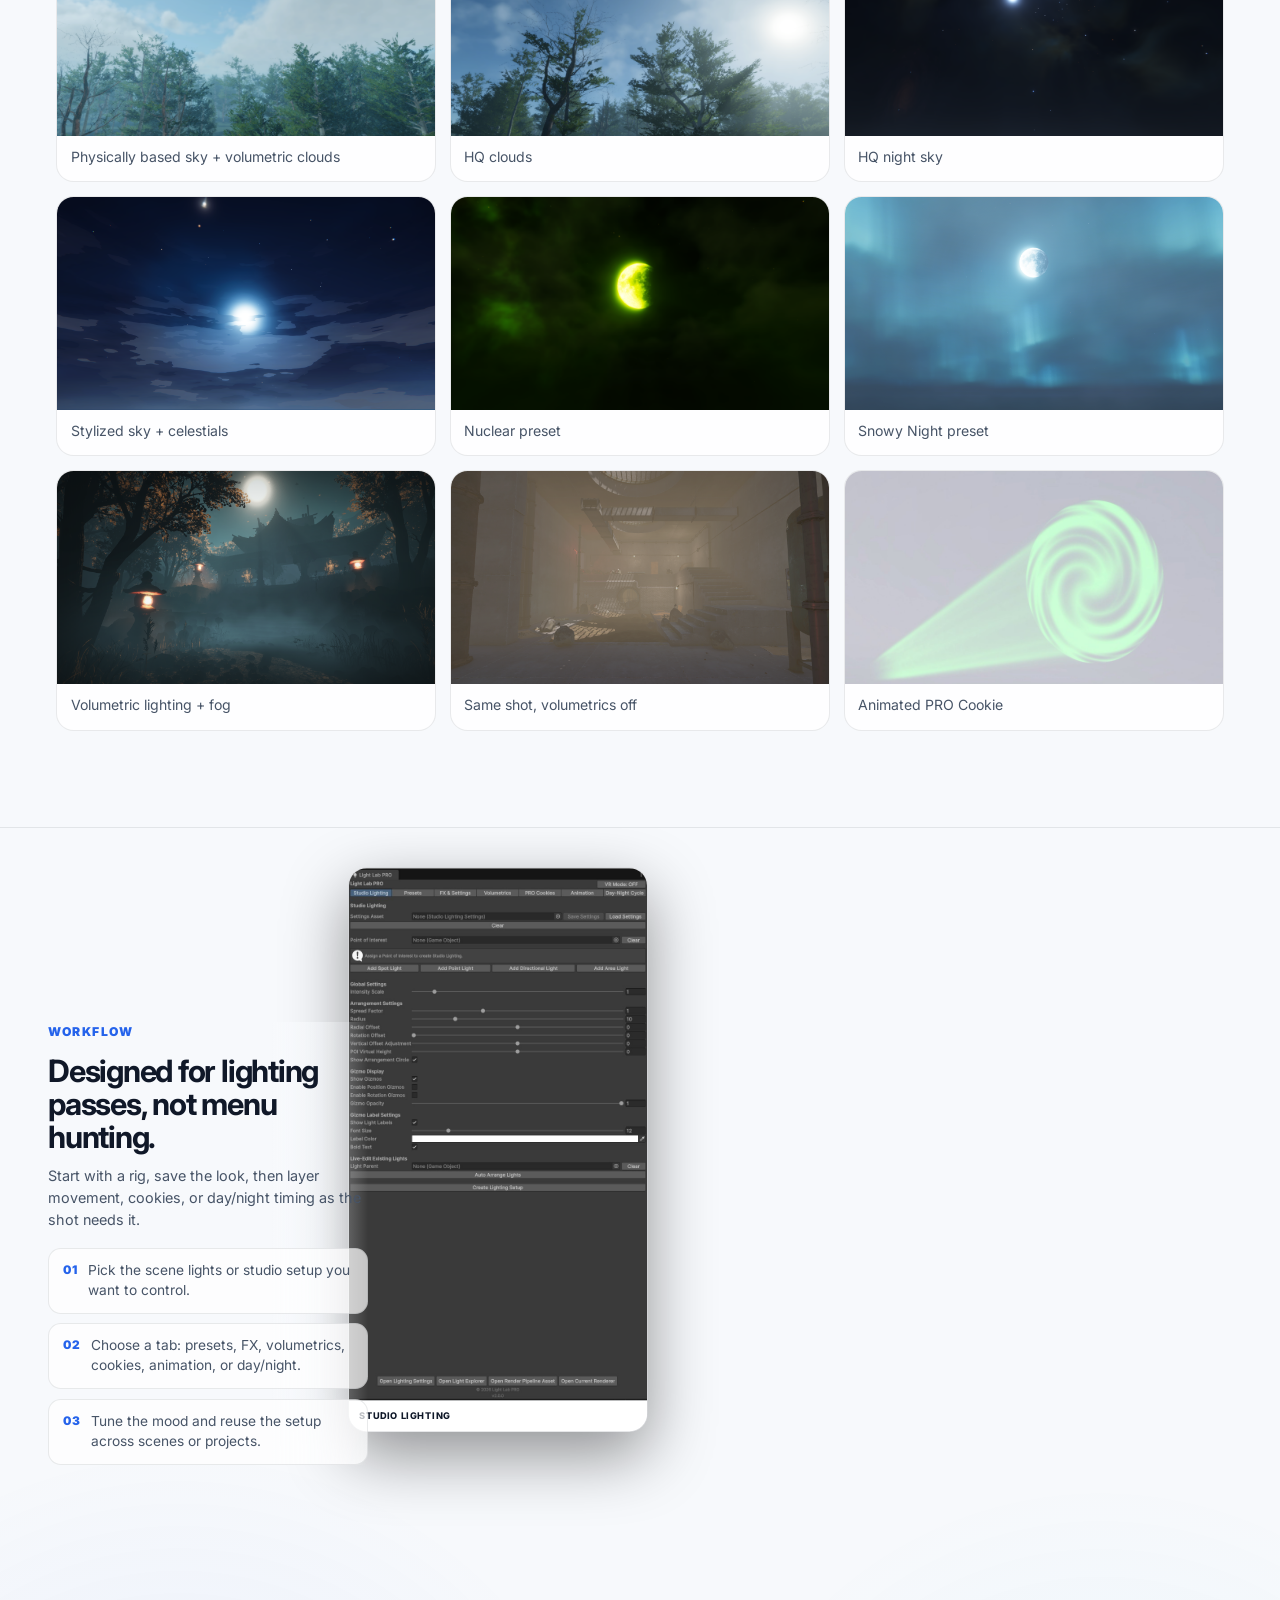
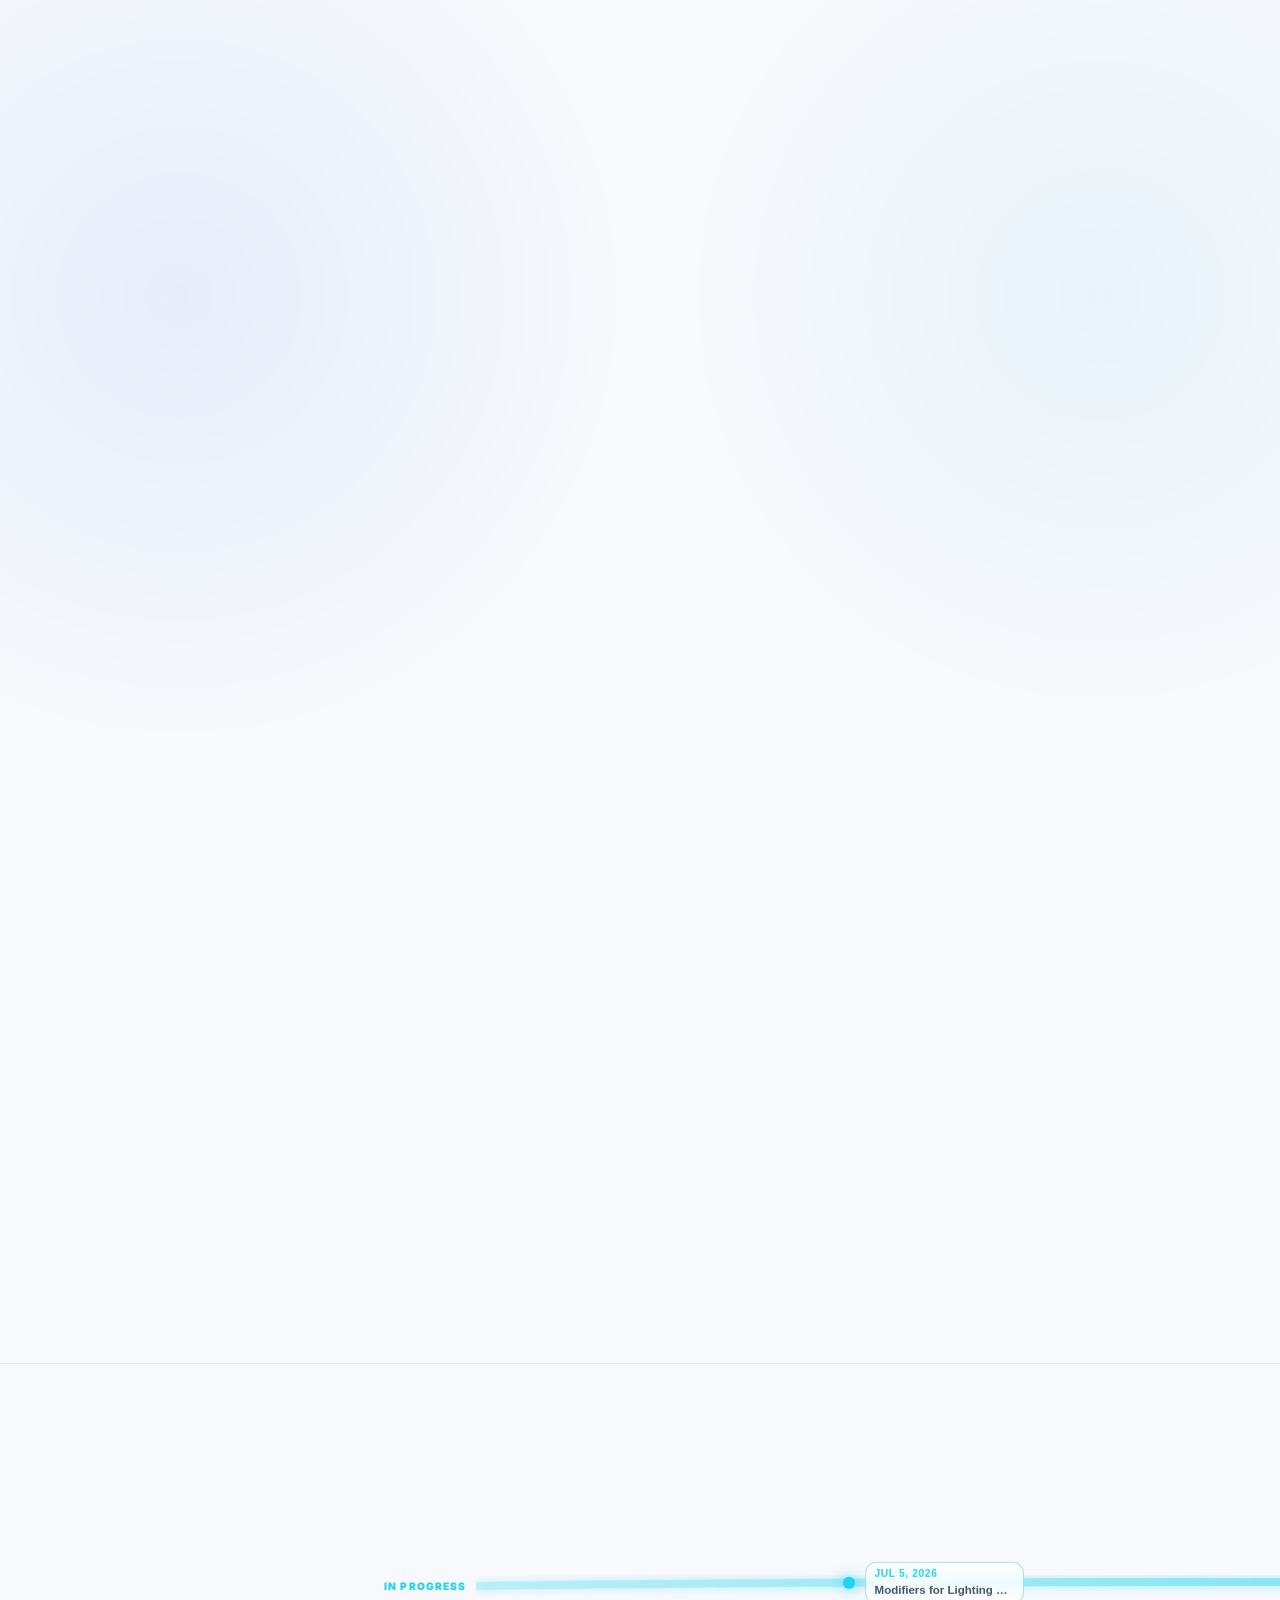
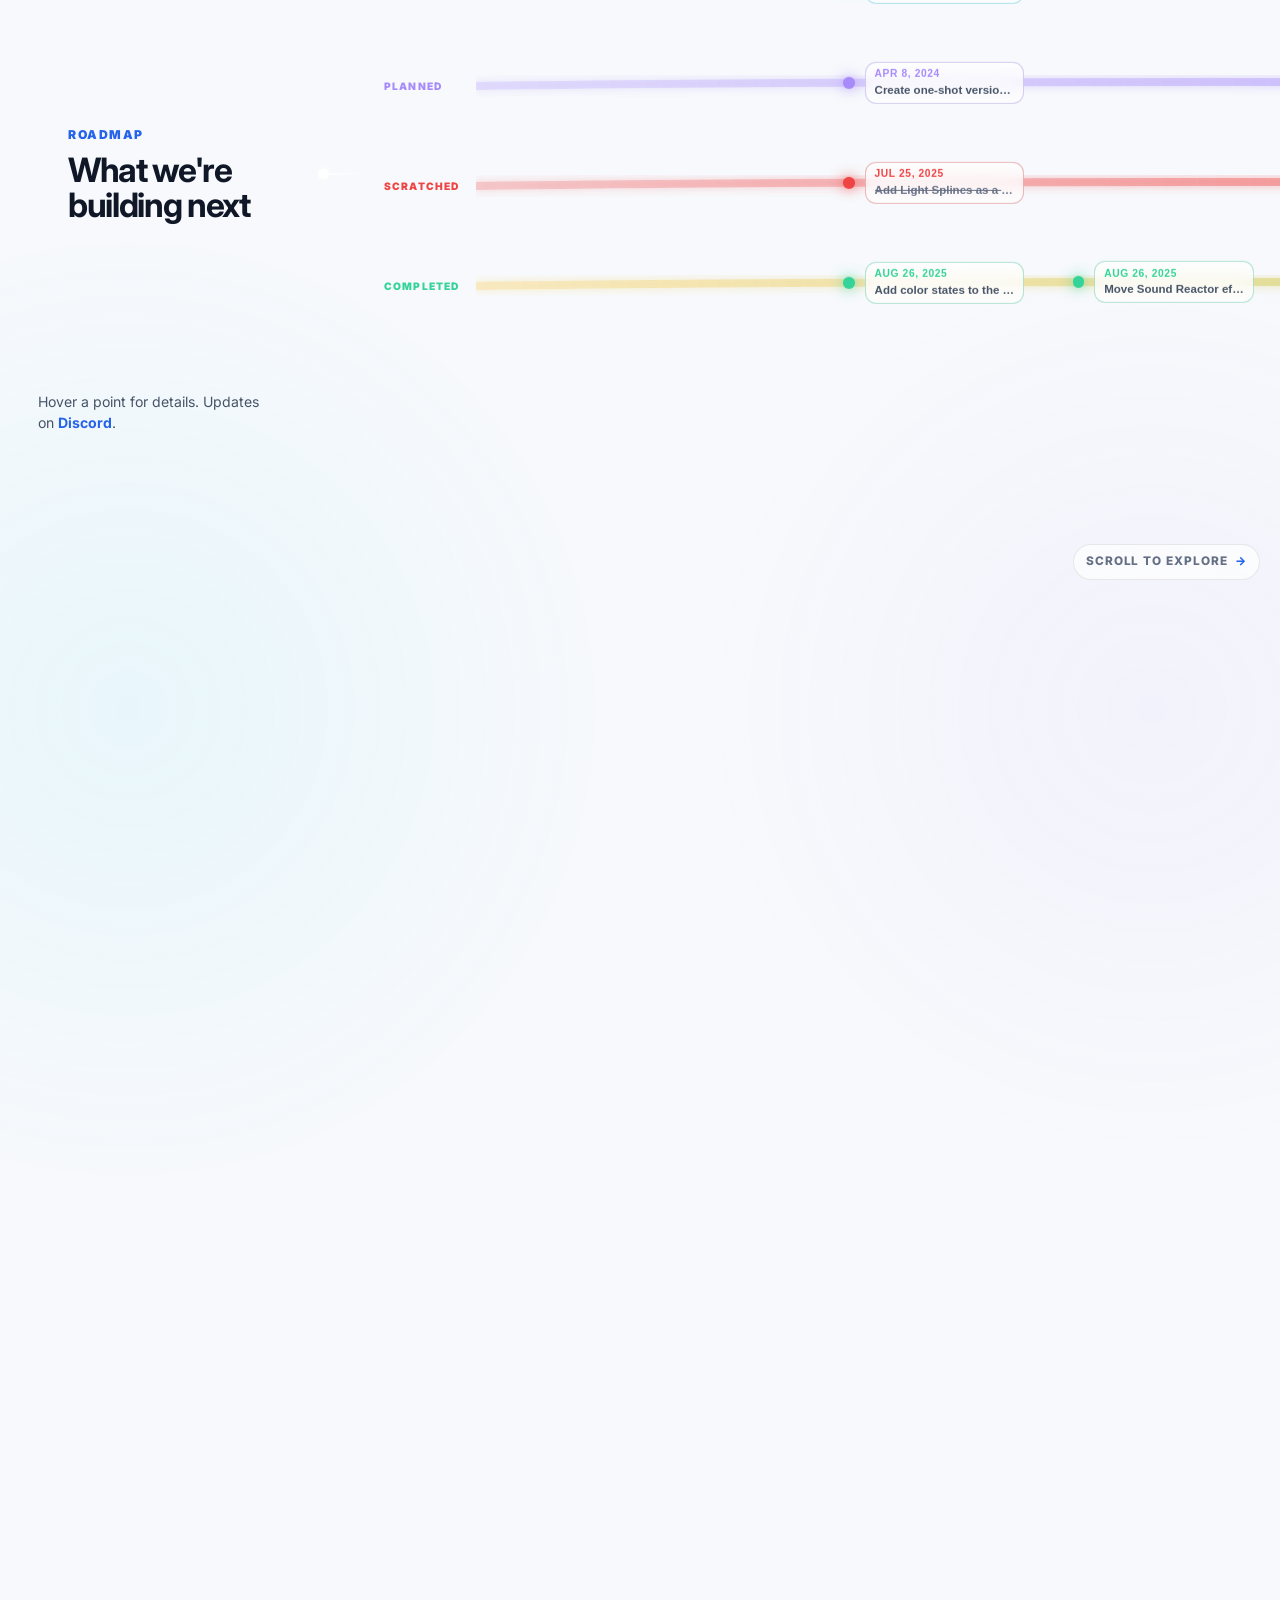
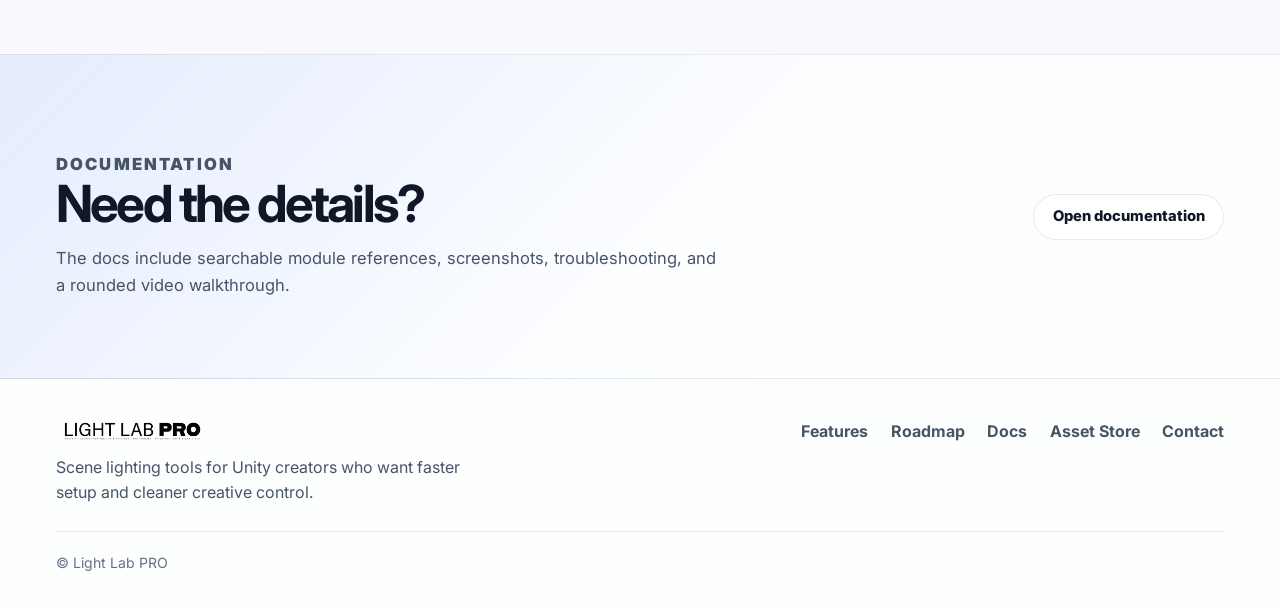
==== commit 44717b8e: "Document PB sky, volumetric clouds, and dual-shadow URP; add look shots. Co-authored-by: Cursor <cur" ====
--- a/index.html
+++ b/index.html
@@ -201,6 +201,56 @@
             <h3>Day / Night Cycle</h3>
             <p>Clear, Stylized, HQ, or Volumetric Clouds sky, plus Moon Manager, Lightmap Blending, and Cycle Manager.</p>
           </article>
+        </div>
+      </div>
+    </section>
+
+    <section class="section" id="looks" aria-label="In-engine looks">
+      <div class="container">
+        <div class="section-header">
+          <p class="section-kicker">Looks</p>
+          <h2>Volumetric clouds, physically based sky, fog, and cookies.</h2>
+        </div>
+        <p class="looks-lead">
+          Shot in Unity. Physically based sky and volumetric clouds ship inside Light Lab PRO — no extra Asset Store sky package.
+        </p>
+        <div class="looks-grid">
+          <figure>
+            <img src="docs/VolumetricCloudsPhysSkyExample.png?v=20260821-looks" alt="Physically based sky with volumetric clouds" loading="lazy" />
+            <figcaption>Physically based sky + volumetric clouds</figcaption>
+          </figure>
+          <figure>
+            <img src="docs/HQcloudsAndSkyExample.png?v=20260821-looks" alt="HQ clouds and sky" loading="lazy" />
+            <figcaption>HQ clouds</figcaption>
+          </figure>
+          <figure>
+            <img src="docs/HQnightSkyExample.png?v=20260821-looks" alt="HQ night sky" loading="lazy" />
+            <figcaption>HQ night sky</figcaption>
+          </figure>
+          <figure>
+            <img src="docs/StylizedSkyExampleAndCelestialElements.png?v=20260821-looks" alt="Stylized sky with stars and nebula" loading="lazy" />
+            <figcaption>Stylized sky + celestials</figcaption>
+          </figure>
+          <figure>
+            <img src="docs/PresetsNuclearExample.png?v=20260821-looks" alt="Nuclear atmosphere preset" loading="lazy" />
+            <figcaption>Nuclear preset</figcaption>
+          </figure>
+          <figure>
+            <img src="docs/PresetsSnowyNightExample.png?v=20260821-looks" alt="Snowy night atmosphere preset" loading="lazy" />
+            <figcaption>Snowy Night preset</figcaption>
+          </figure>
+          <figure>
+            <img src="docs/VolumetricLightingAndFogExample.png?v=20260821-looks" alt="Volumetric lighting and fog" loading="lazy" />
+            <figcaption>Volumetric lighting + fog</figcaption>
+          </figure>
+          <figure>
+            <img src="docs/VolumetricLightingExampleNoVolumetrics.png?v=20260821-looks" alt="Same scene with volumetrics off" loading="lazy" />
+            <figcaption>Same shot, volumetrics off</figcaption>
+          </figure>
+          <figure>
+            <img src="docs/ProCookiesAnimatedExample.jpg?v=20260821-looks" alt="Animated PRO Cookie on a light" loading="lazy" />
+            <figcaption>Animated PRO Cookie</figcaption>
+          </figure>
         </div>
       </div>
     </section>
--- a/landing.css
+++ b/landing.css
@@ -564,6 +564,40 @@
   font-size: 0.96rem;
 }
 
+.looks-lead {
+  max-width: 42rem;
+  margin: 0 0 1.25rem;
+  color: var(--text-muted);
+  font-size: 1.04rem;
+}
+
+.looks-grid {
+  display: grid;
+  gap: 0.85rem;
+}
+
+.looks-grid figure {
+  margin: 0;
+  border: 1px solid var(--border);
+  border-radius: var(--radius-lg);
+  overflow: hidden;
+  background: var(--bg-card);
+}
+
+.looks-grid img {
+  display: block;
+  width: 100%;
+  aspect-ratio: 16 / 9;
+  object-fit: cover;
+}
+
+.looks-grid figcaption {
+  padding: 0.65rem 0.85rem 0.8rem;
+  color: var(--text-muted);
+  font-size: 0.88rem;
+}
+}
+
 /* Horizontal scroll (roadmap) */
 .hscroll-pin {
   position: relative;
@@ -1390,6 +1424,10 @@
     grid-template-columns: repeat(3, 1fr);
   }
 
+  .looks-grid {
+    grid-template-columns: repeat(3, 1fr);
+  }
+
   .docs-band-inner,
   .footer-grid {
     grid-template-columns: 1fr auto;
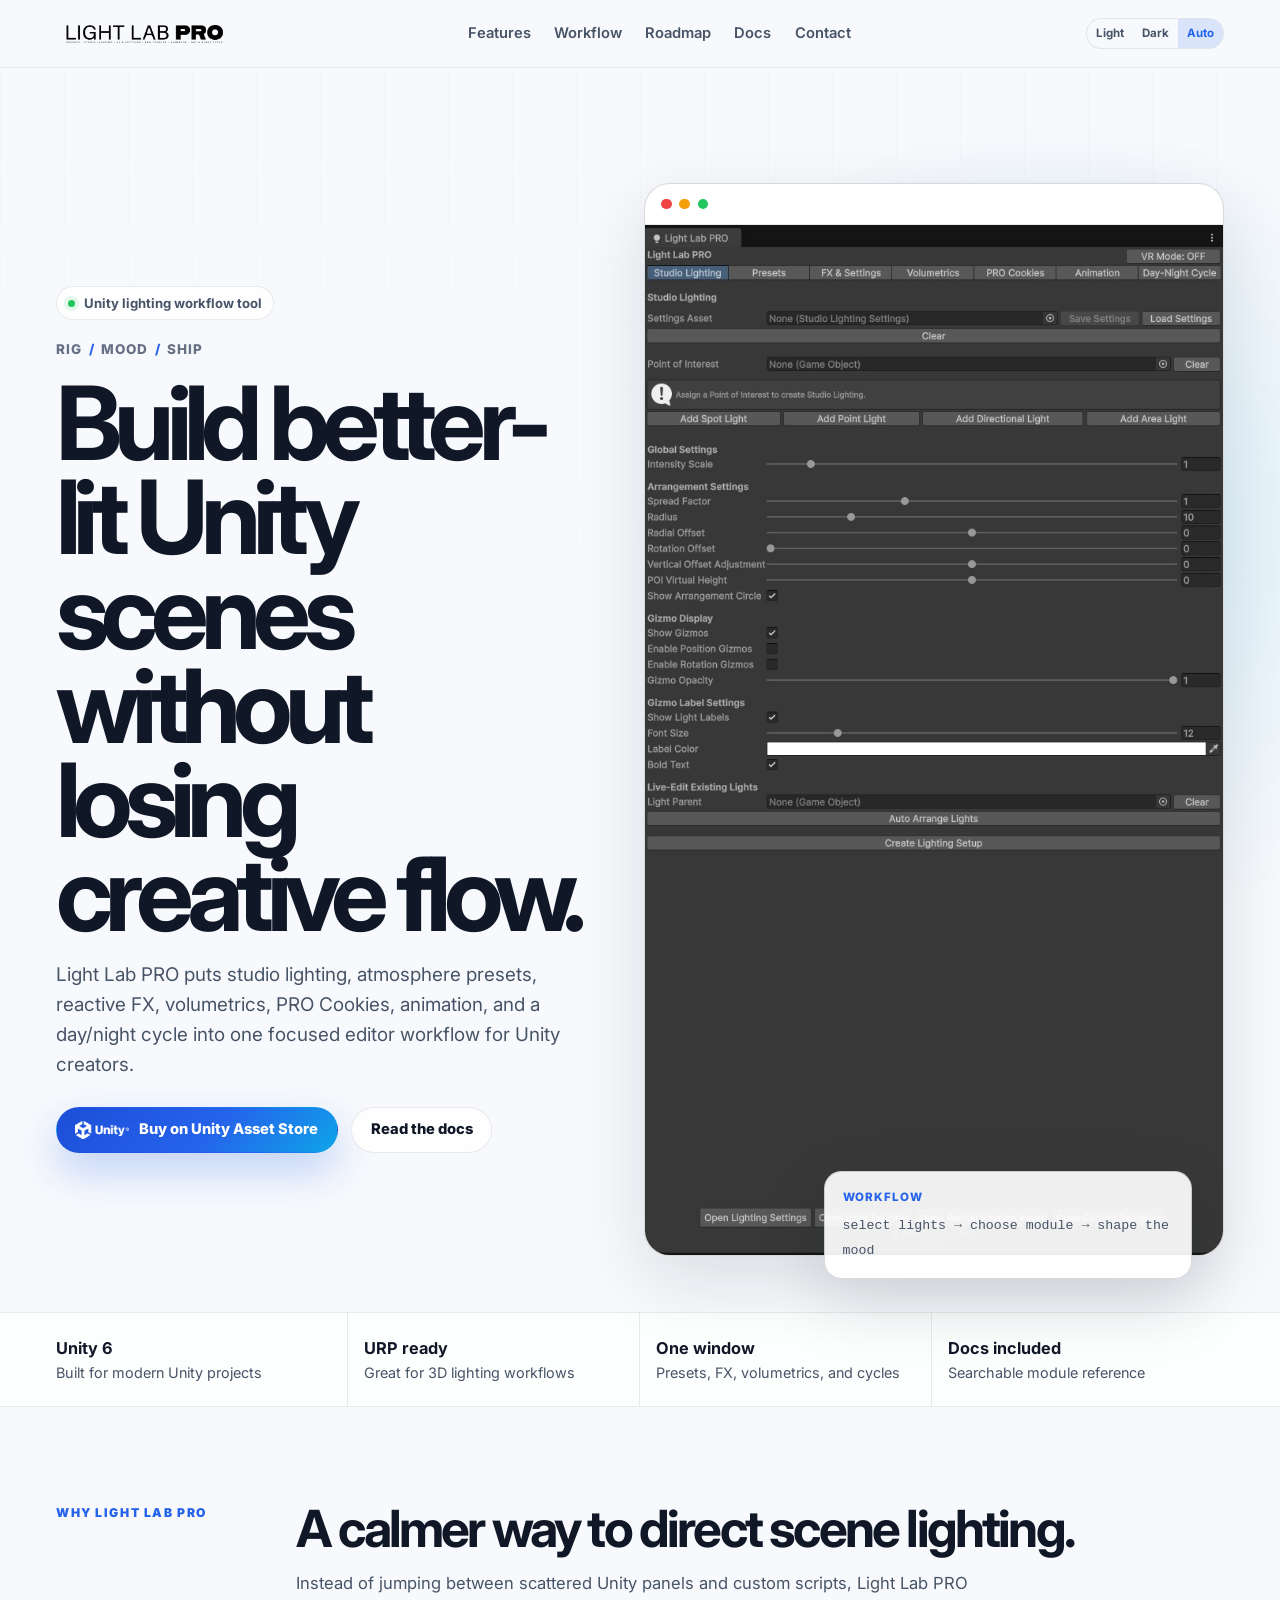
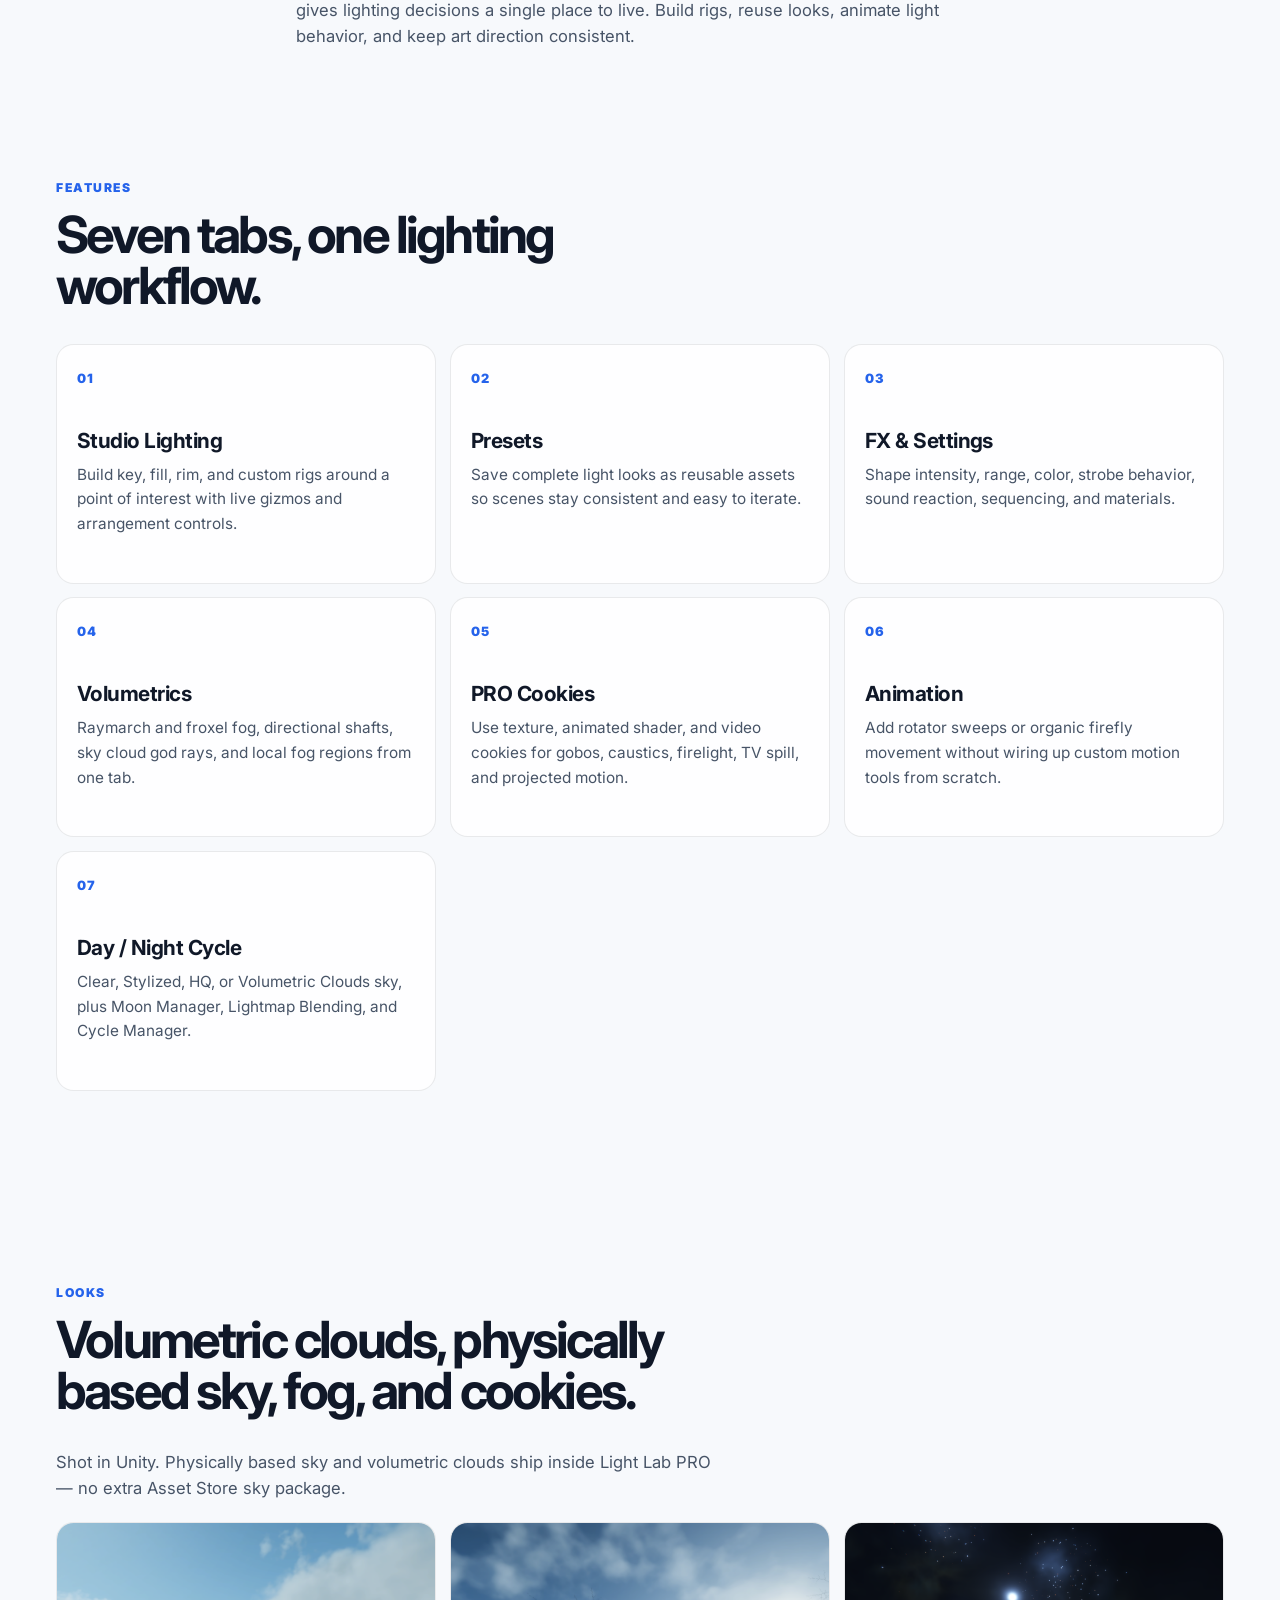
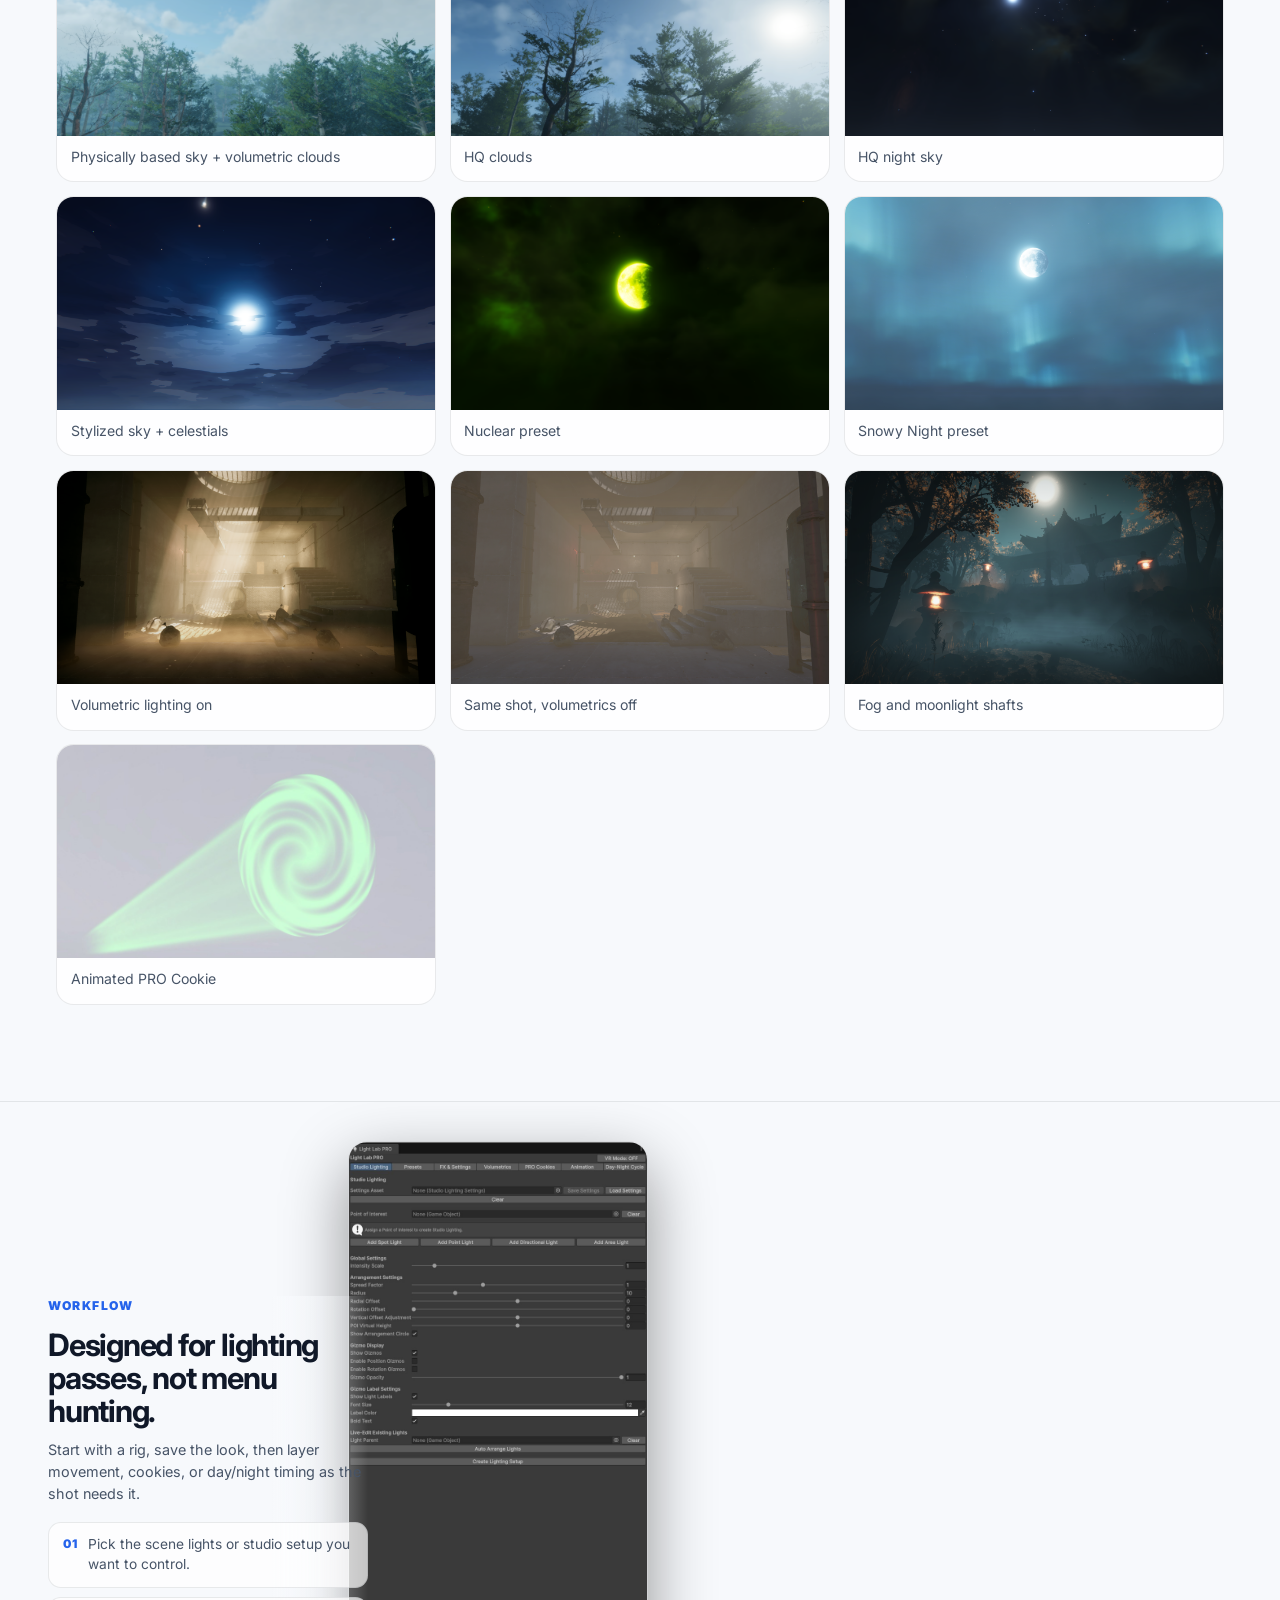
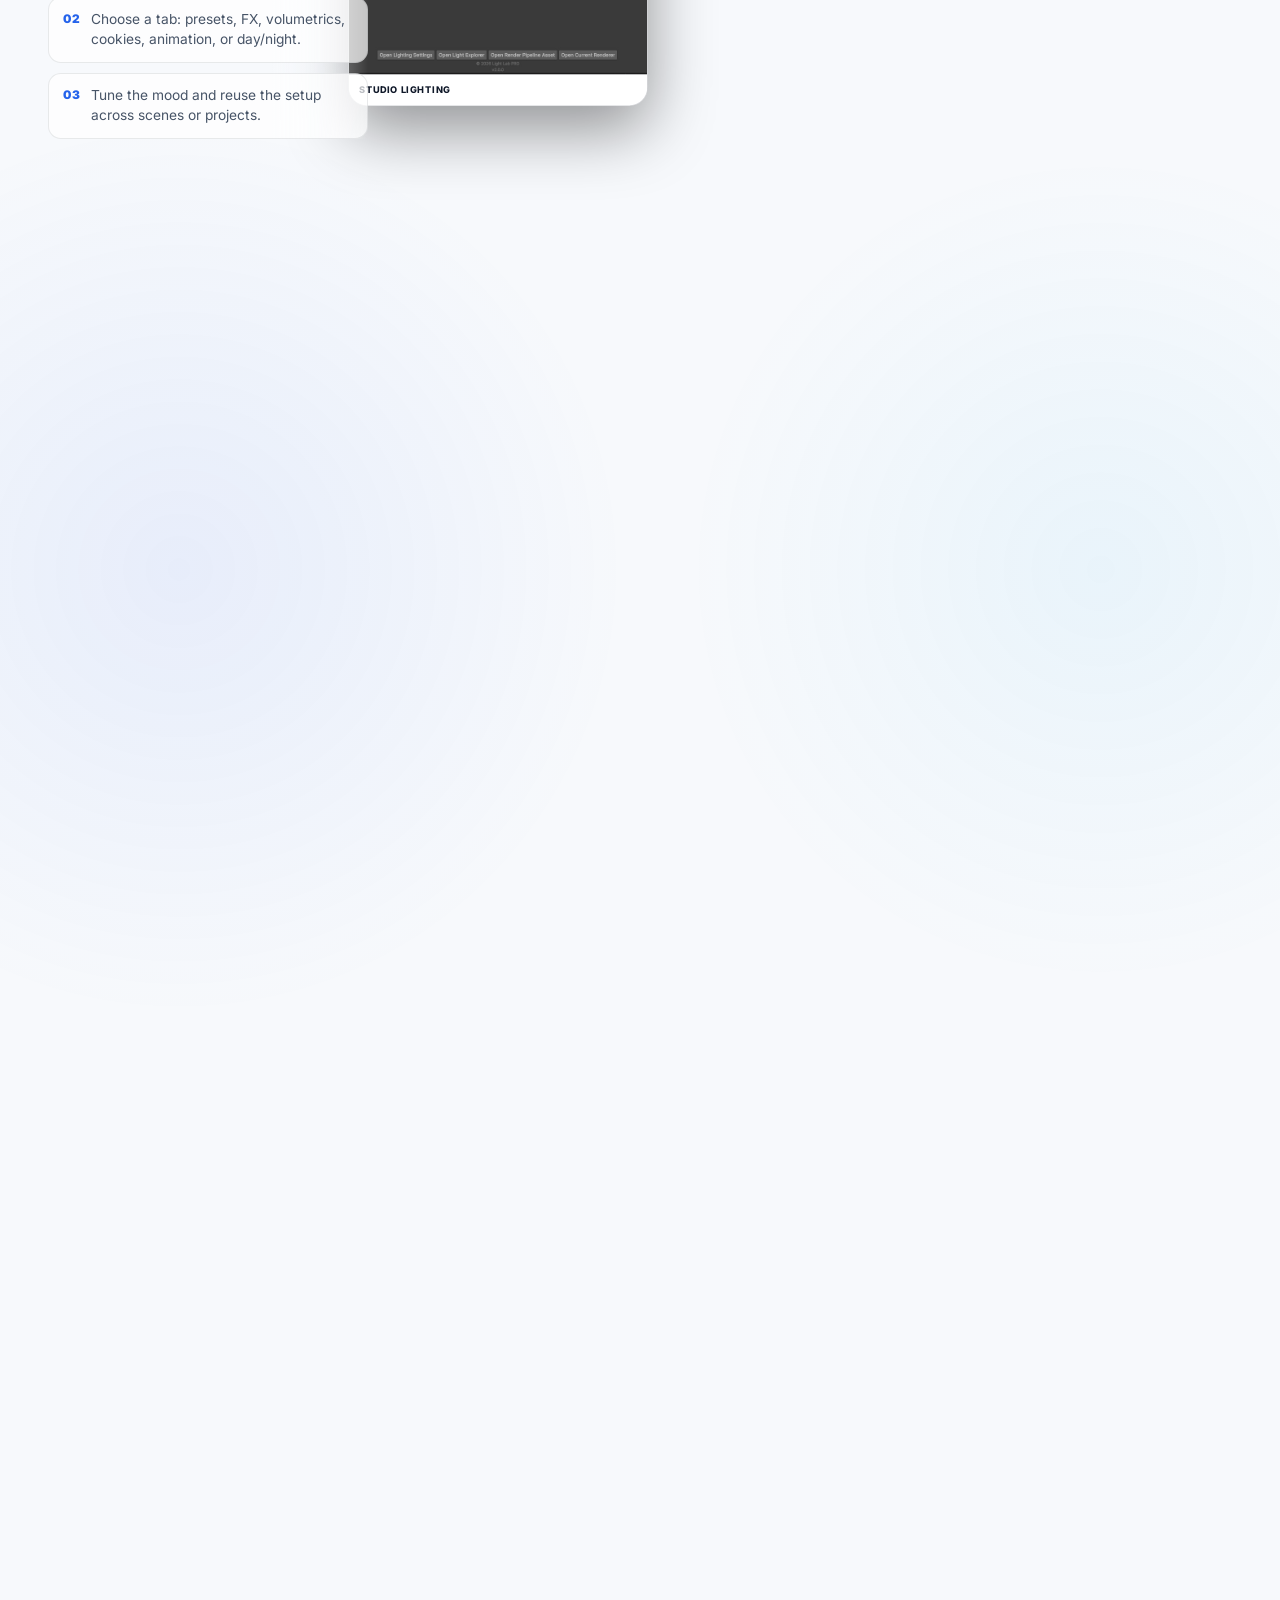
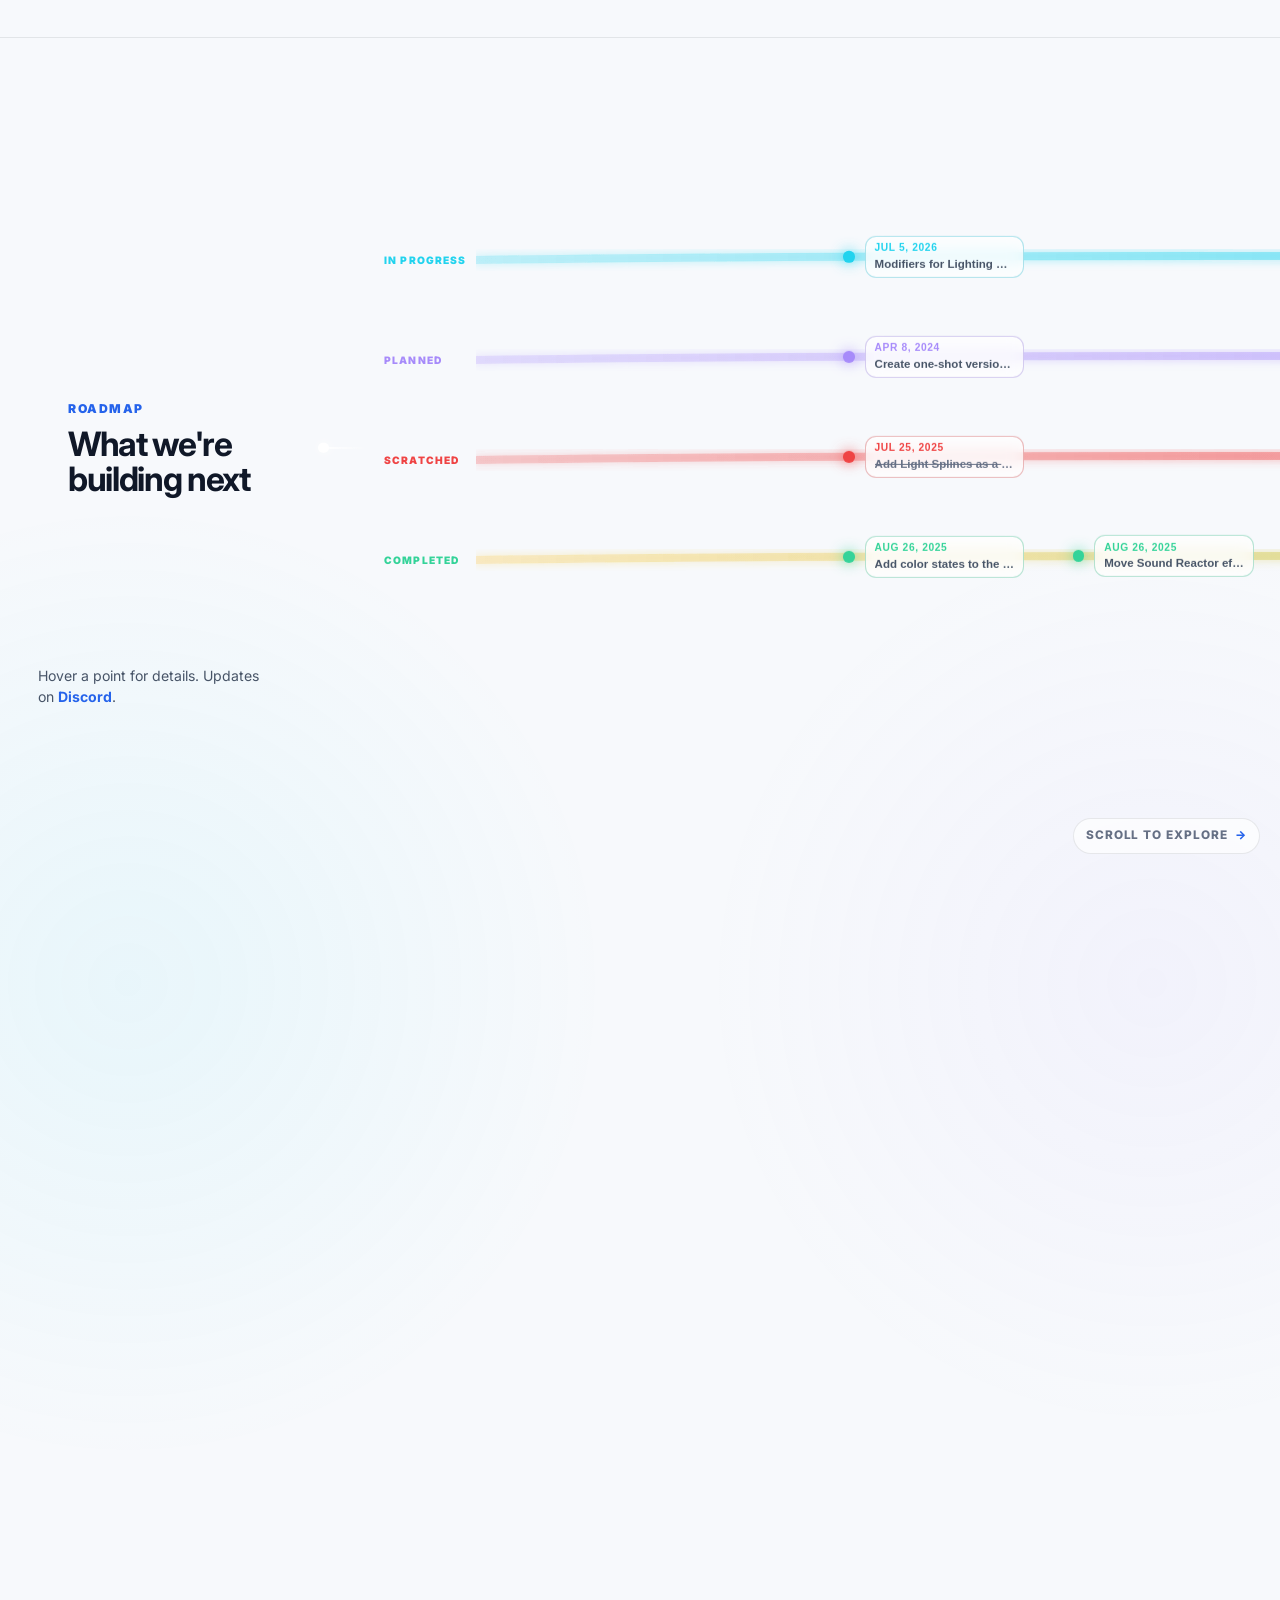
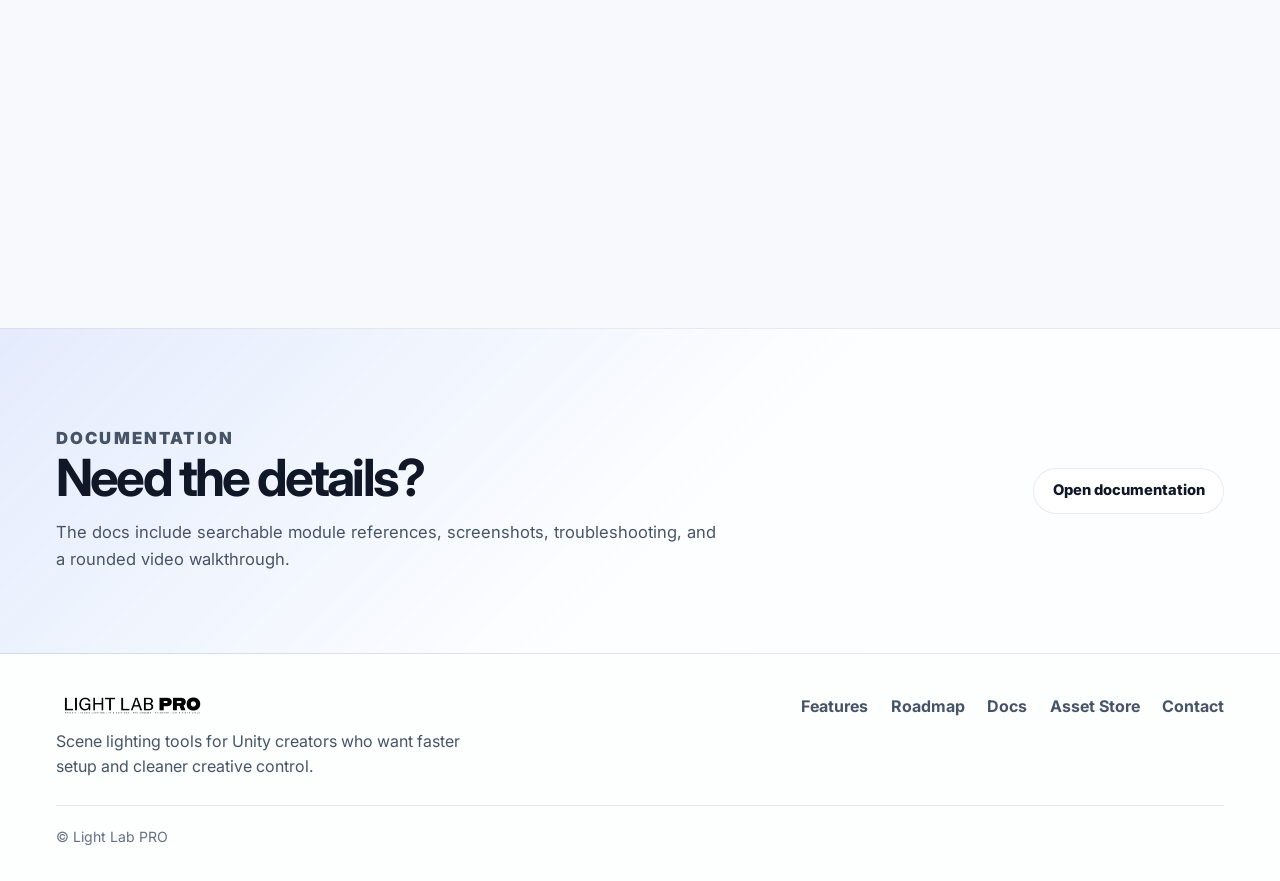
==== commit 679eefb4: "Pair the indoor volumetrics-on shot with the off comparison. Co-authored-by: Cursor <cursoragent@cur" ====
--- a/index.html
+++ b/index.html
@@ -240,12 +240,16 @@
             <figcaption>Snowy Night preset</figcaption>
           </figure>
           <figure>
-            <img src="docs/VolumetricLightingAndFogExample.png?v=20260821-looks" alt="Volumetric lighting and fog" loading="lazy" />
-            <figcaption>Volumetric lighting + fog</figcaption>
-          </figure>
-          <figure>
-            <img src="docs/VolumetricLightingExampleNoVolumetrics.png?v=20260821-looks" alt="Same scene with volumetrics off" loading="lazy" />
+            <img src="docs/VolumetricLightingExample1.png?v=20260821-looks" alt="Indoor scene with volumetric lighting on" loading="lazy" />
+            <figcaption>Volumetric lighting on</figcaption>
+          </figure>
+          <figure>
+            <img src="docs/VolumetricLightingExampleNoVolumetrics.png?v=20260821-looks" alt="Same indoor scene with volumetrics off" loading="lazy" />
             <figcaption>Same shot, volumetrics off</figcaption>
+          </figure>
+          <figure>
+            <img src="docs/VolumetricLightingAndFogExample.png?v=20260821-looks" alt="Outdoor fog and moonlight shafts" loading="lazy" />
+            <figcaption>Fog and moonlight shafts</figcaption>
           </figure>
           <figure>
             <img src="docs/ProCookiesAnimatedExample.jpg?v=20260821-looks" alt="Animated PRO Cookie on a light" loading="lazy" />
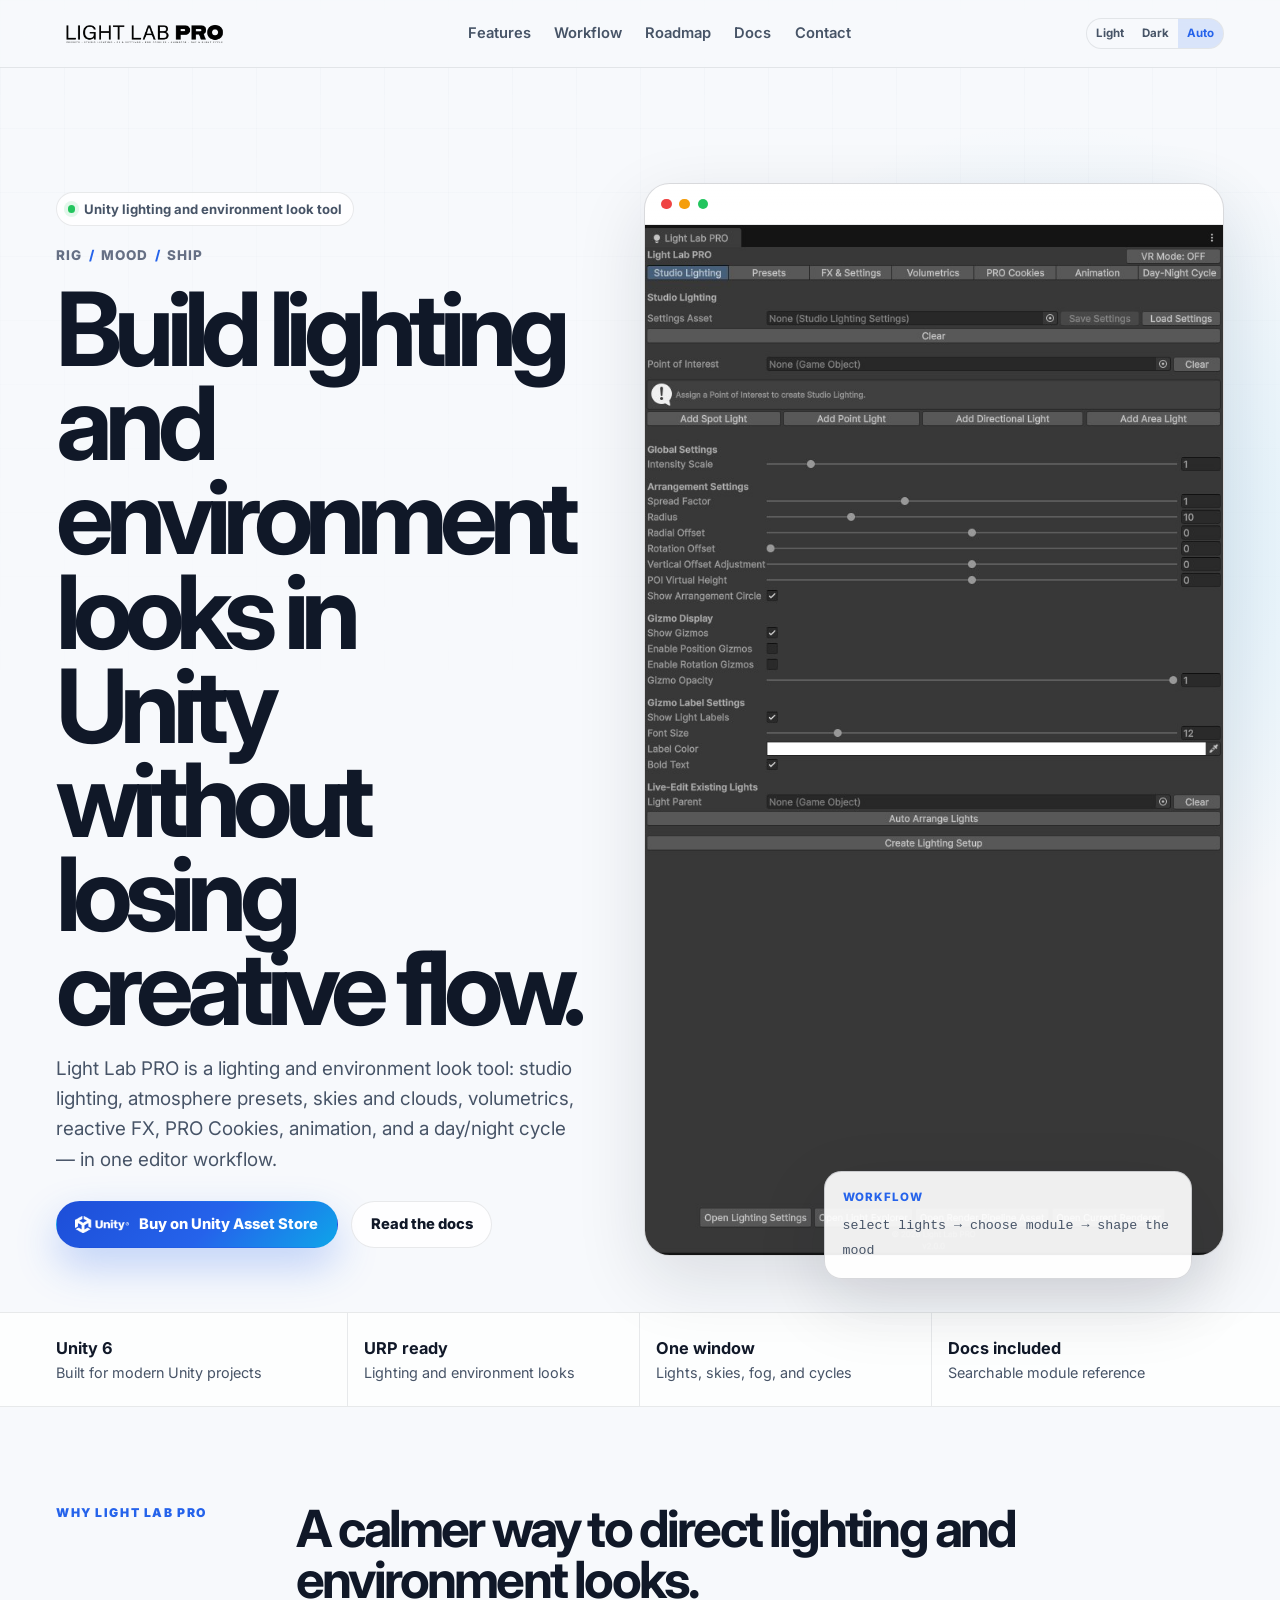
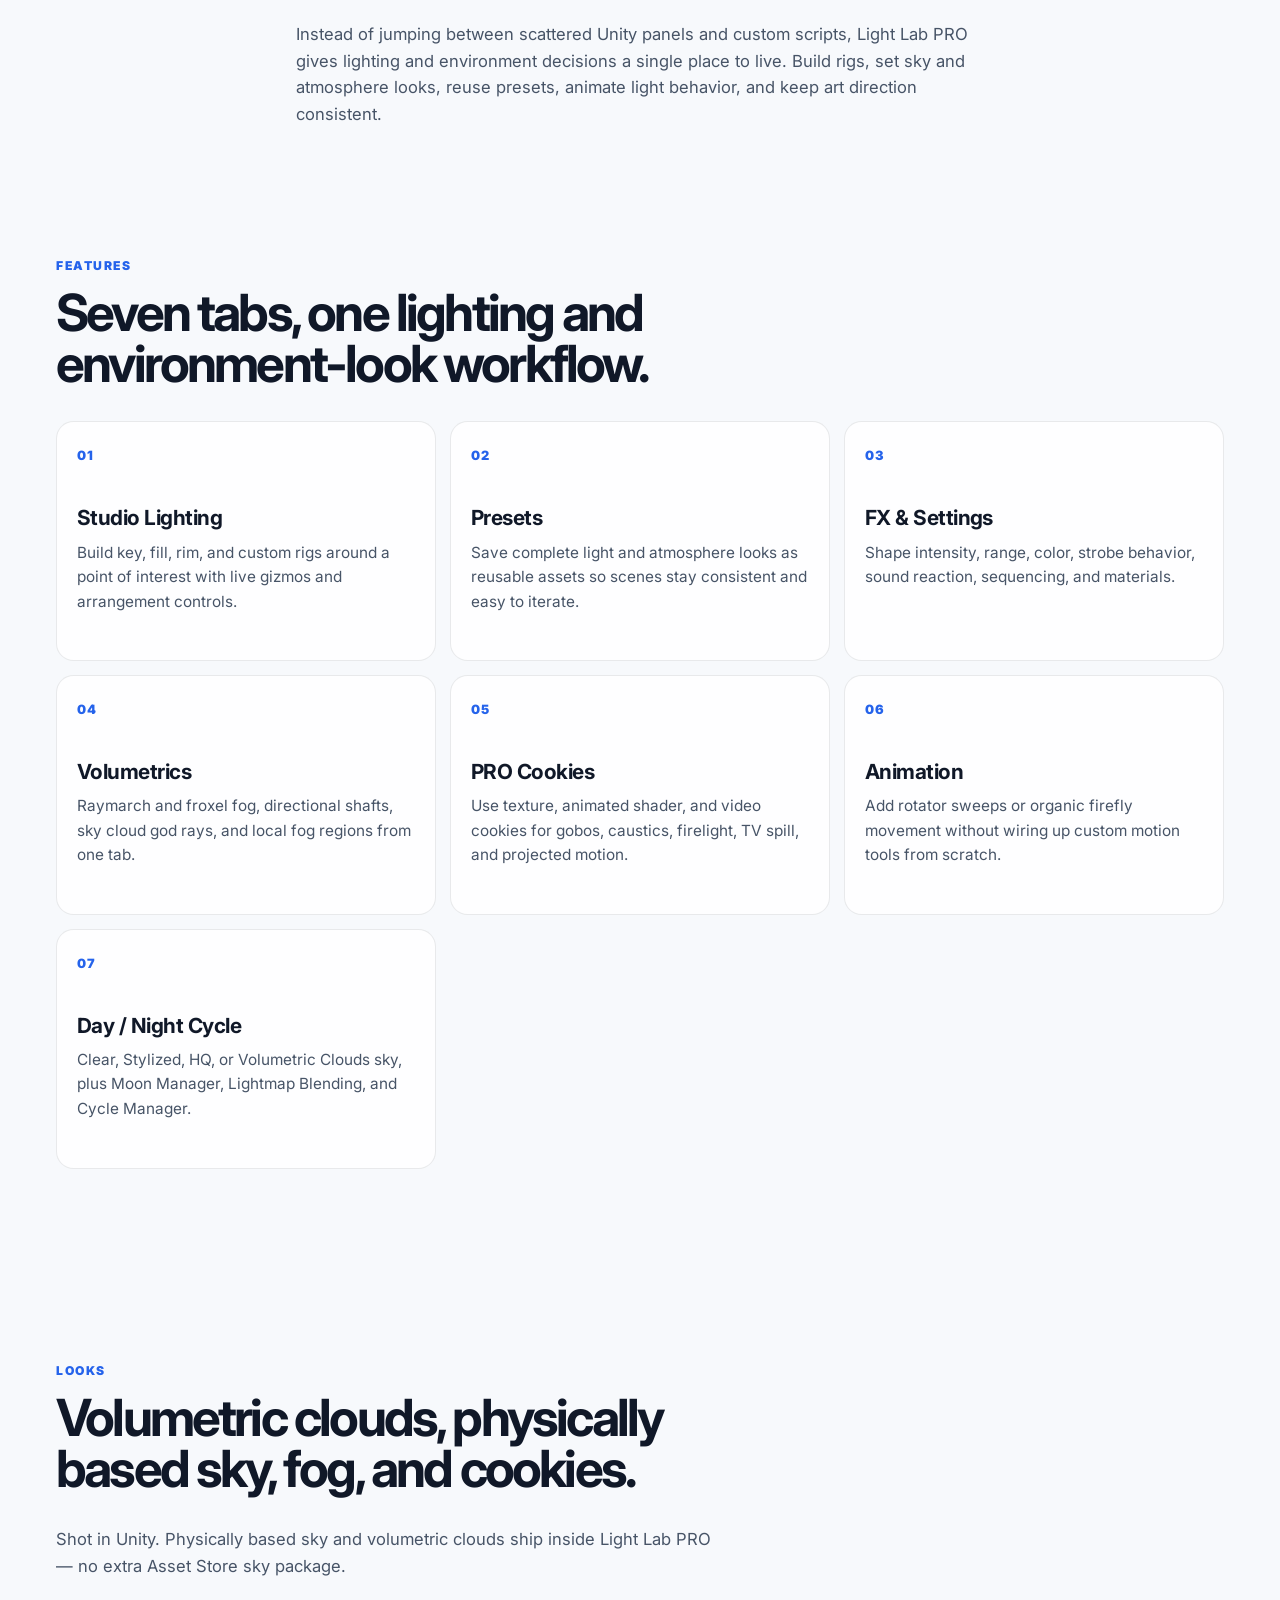
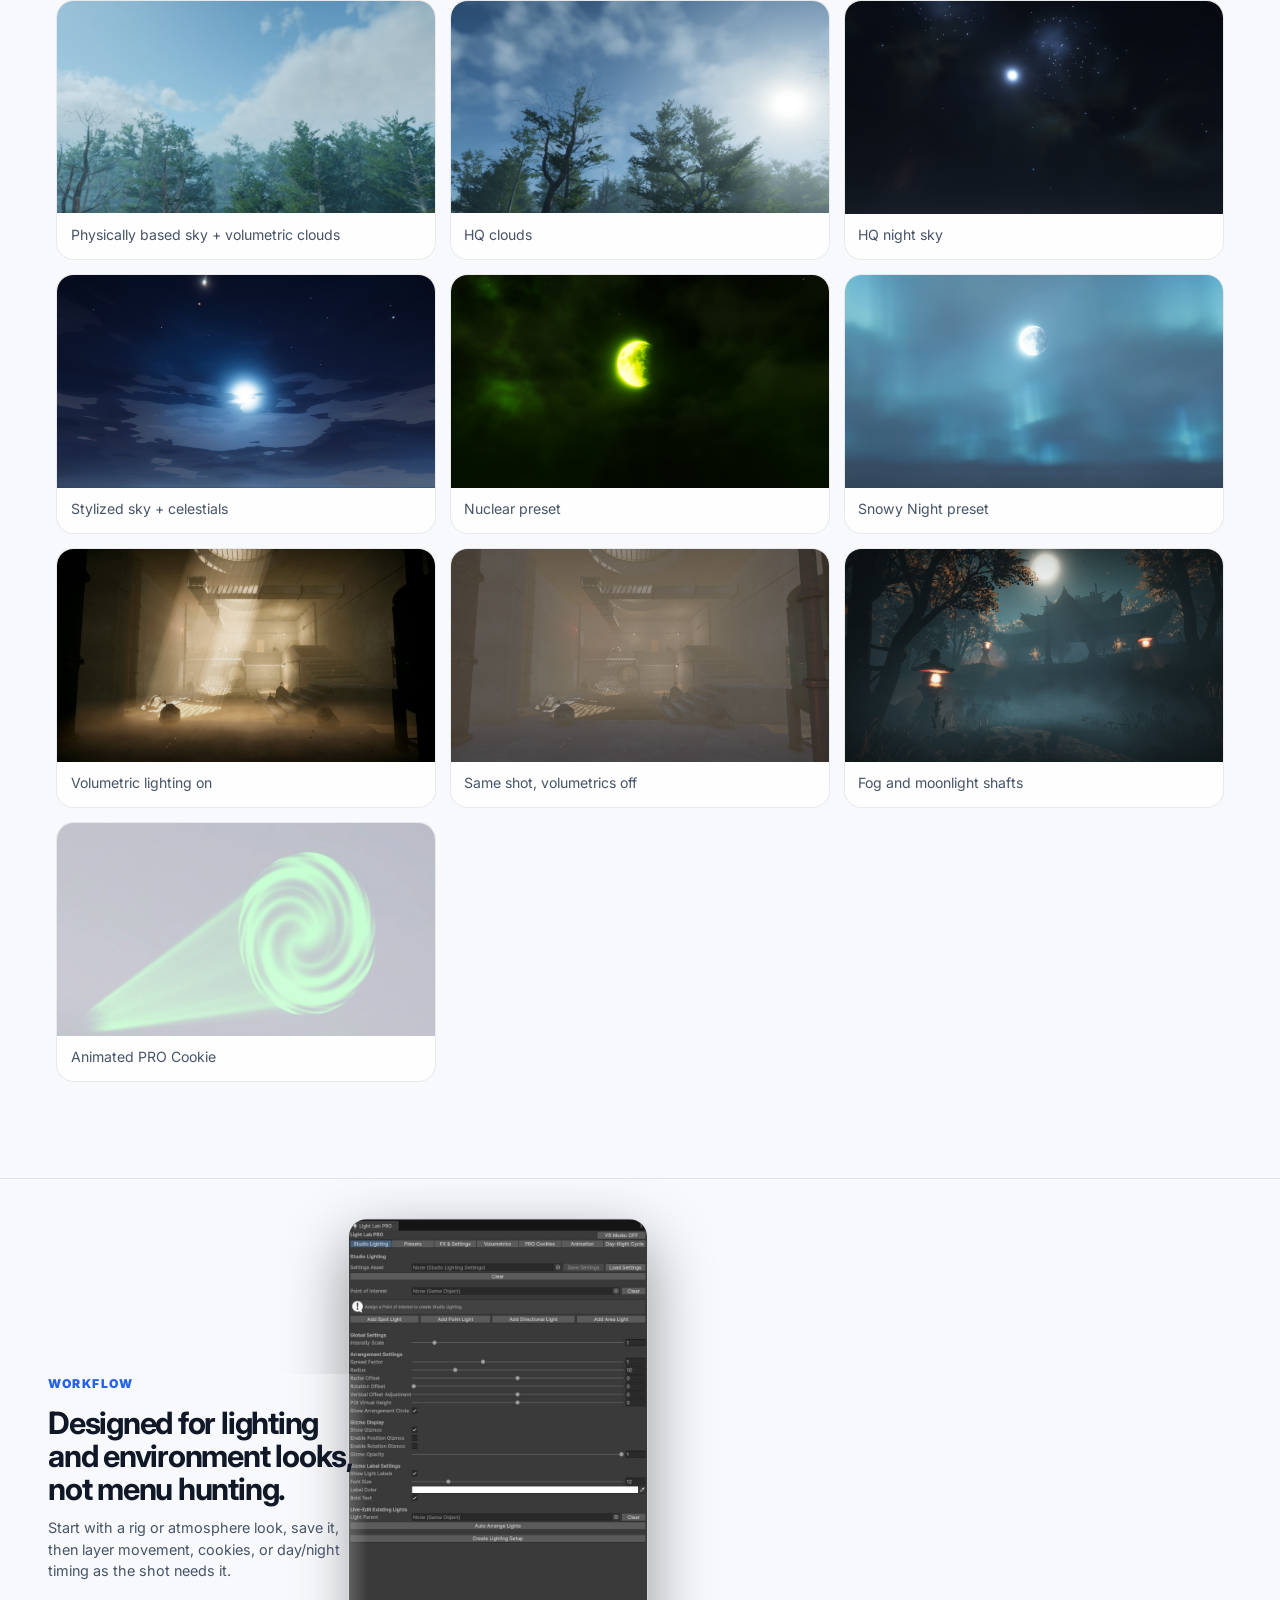
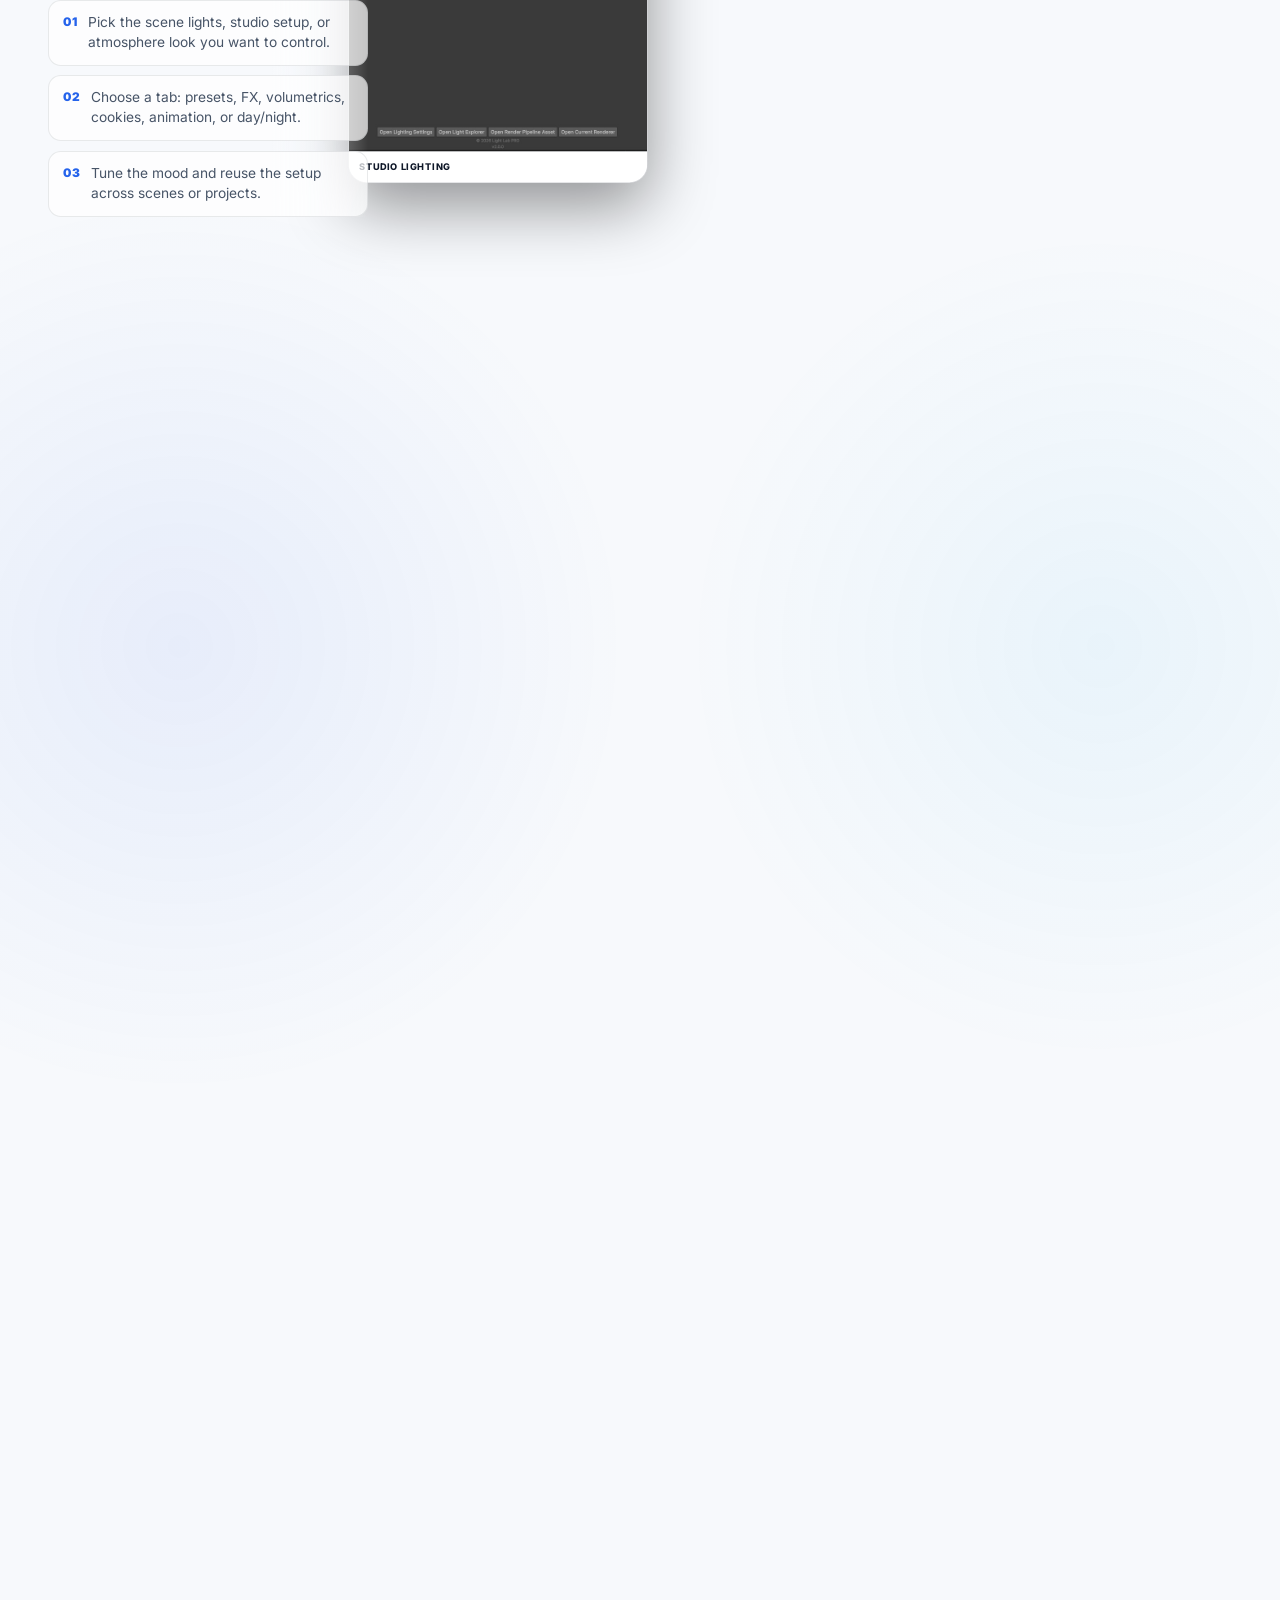
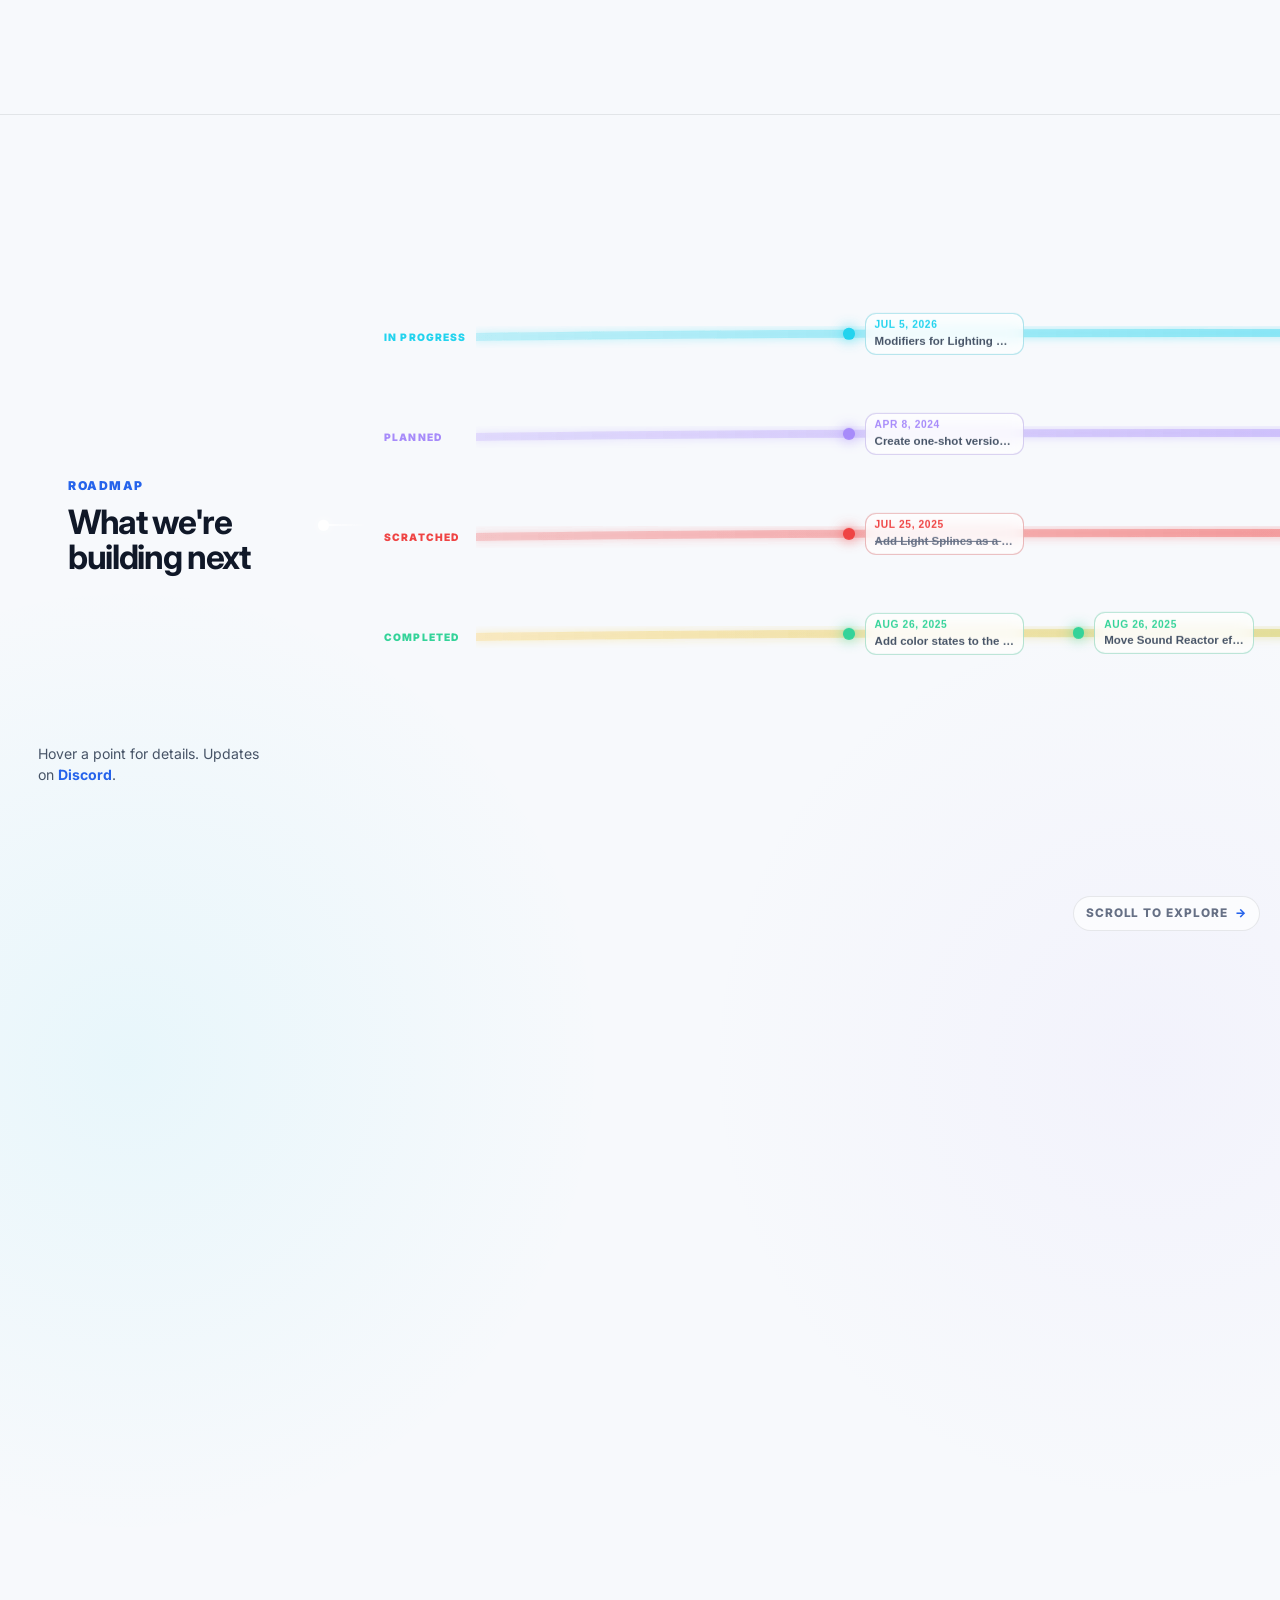
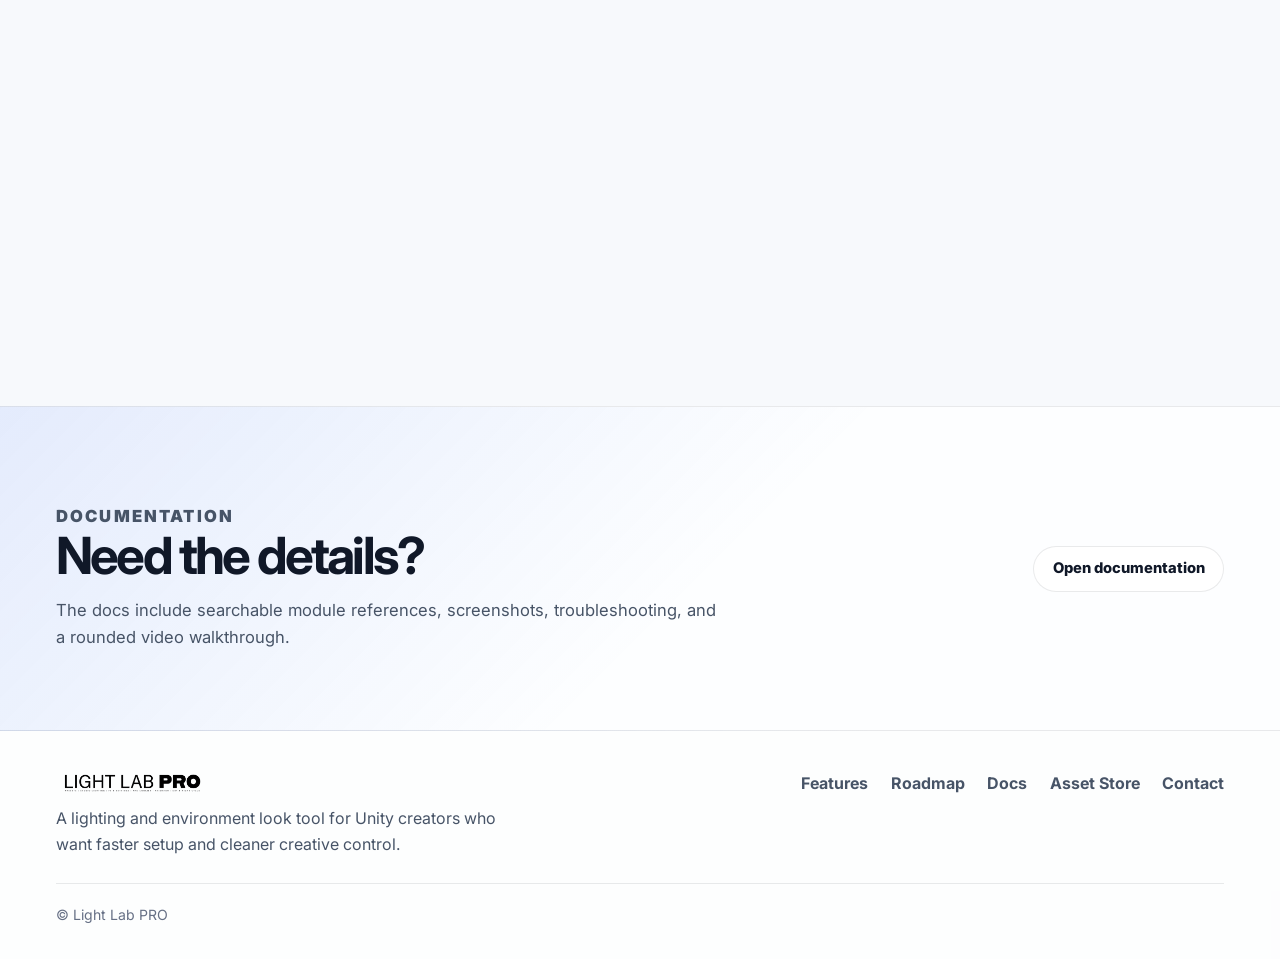
==== commit c11c45ad: "Describe Light Lab PRO as a lighting and environment look tool. Co-authored-by: Cursor <cursoragent@" ====
--- a/index.html
+++ b/index.html
@@ -3,8 +3,8 @@
 <head>
   <meta charset="UTF-8" />
   <meta name="viewport" content="width=device-width, initial-scale=1.0" />
-  <title>Light Lab PRO | Lighting Tool for Unity</title>
-  <meta name="description" content="Light Lab PRO is a Unity editor tool for studio lighting, presets, effects, PRO Cookies, animation, and day/night cycles." />
+  <title>Light Lab PRO | Lighting and Environment Look Tool for Unity</title>
+  <meta name="description" content="Light Lab PRO is a Unity editor tool for lighting and environment looks — studio rigs, atmosphere presets, volumetrics, skies, PRO Cookies, animation, and day/night cycles." />
   <link rel="preconnect" href="https://fonts.googleapis.com">
   <link rel="preconnect" href="https://fonts.gstatic.com" crossorigin>
   <link href="https://fonts.googleapis.com/css2?family=Inter:wght@400;500;600;700;800&display=swap" rel="stylesheet">
@@ -65,7 +65,7 @@
         <div class="hero-copy">
           <div class="availability">
             <span class="status-dot" aria-hidden="true"></span>
-            Unity lighting workflow tool
+            Unity lighting and environment look tool
           </div>
 
           <p class="hero-mode">
@@ -74,11 +74,11 @@
             <span>Ship</span>
           </p>
 
-          <h1>Build better-lit Unity scenes without losing creative flow.</h1>
+          <h1>Build lighting and environment looks in Unity without losing creative flow.</h1>
 
           <p class="hero-lead">
-            Light Lab PRO puts studio lighting, atmosphere presets, reactive FX, volumetrics, PRO Cookies, animation,
-            and a day/night cycle into one focused editor workflow for Unity creators.
+            Light Lab PRO is a lighting and environment look tool: studio lighting, atmosphere presets, skies and clouds,
+            volumetrics, reactive FX, PRO Cookies, animation, and a day/night cycle — in one editor workflow.
           </p>
 
           <div class="hero-actions">
@@ -126,11 +126,11 @@
         </div>
         <div>
           <strong>URP ready</strong>
-          <span>Great for 3D lighting workflows</span>
+          <span>Lighting and environment looks</span>
         </div>
         <div>
           <strong>One window</strong>
-          <span>Presets, FX, volumetrics, and cycles</span>
+          <span>Lights, skies, fog, and cycles</span>
         </div>
         <div>
           <strong>Docs included</strong>
@@ -143,10 +143,11 @@
       <div class="container intro-grid">
         <p class="section-kicker">Why Light Lab PRO</p>
         <div>
-          <h2>A calmer way to direct scene lighting.</h2>
+          <h2>A calmer way to direct lighting and environment looks.</h2>
           <p>
-            Instead of jumping between scattered Unity panels and custom scripts, Light Lab PRO gives lighting decisions
-            a single place to live. Build rigs, reuse looks, animate light behavior, and keep art direction consistent.
+            Instead of jumping between scattered Unity panels and custom scripts, Light Lab PRO gives lighting and
+            environment decisions a single place to live. Build rigs, set sky and atmosphere looks, reuse presets,
+            animate light behavior, and keep art direction consistent.
           </p>
         </div>
       </div>
@@ -156,7 +157,7 @@
       <div class="container">
         <div class="section-header">
           <p class="section-kicker">Features</p>
-          <h2>Seven tabs, one lighting workflow.</h2>
+          <h2>Seven tabs, one lighting and environment-look workflow.</h2>
         </div>
 
         <div class="feature-grid">
@@ -169,7 +170,7 @@
           <article class="feature-card">
             <span class="feature-number">02</span>
             <h3>Presets</h3>
-            <p>Save complete light looks as reusable assets so scenes stay consistent and easy to iterate.</p>
+            <p>Save complete light and atmosphere looks as reusable assets so scenes stay consistent and easy to iterate.</p>
           </article>
 
           <article class="feature-card">
@@ -265,14 +266,14 @@
           <aside class="workflow-intro">
             <div class="workflow-intro__center">
               <p class="section-kicker">Workflow</p>
-              <h2>Designed for lighting passes, not menu hunting.</h2>
+              <h2>Designed for lighting and environment looks, not menu hunting.</h2>
               <p class="workflow-intro__lead">
-                Start with a rig, save the look, then layer movement, cookies, or day/night timing as the shot needs it.
+                Start with a rig or atmosphere look, save it, then layer movement, cookies, or day/night timing as the shot needs it.
               </p>
             </div>
 
             <ol class="workflow-list">
-              <li><span>01</span><p>Pick the scene lights or studio setup you want to control.</p></li>
+              <li><span>01</span><p>Pick the scene lights, studio setup, or atmosphere look you want to control.</p></li>
               <li><span>02</span><p>Choose a tab: presets, FX, volumetrics, cookies, animation, or day/night.</p></li>
               <li><span>03</span><p>Tune the mood and reuse the setup across scenes or projects.</p></li>
             </ol>
@@ -408,7 +409,7 @@
           height="176"
           aria-hidden="true"
         />
-        <p>Scene lighting tools for Unity creators who want faster setup and cleaner creative control.</p>
+        <p>A lighting and environment look tool for Unity creators who want faster setup and cleaner creative control.</p>
       </div>
 
       <nav class="footer-links" aria-label="Footer">
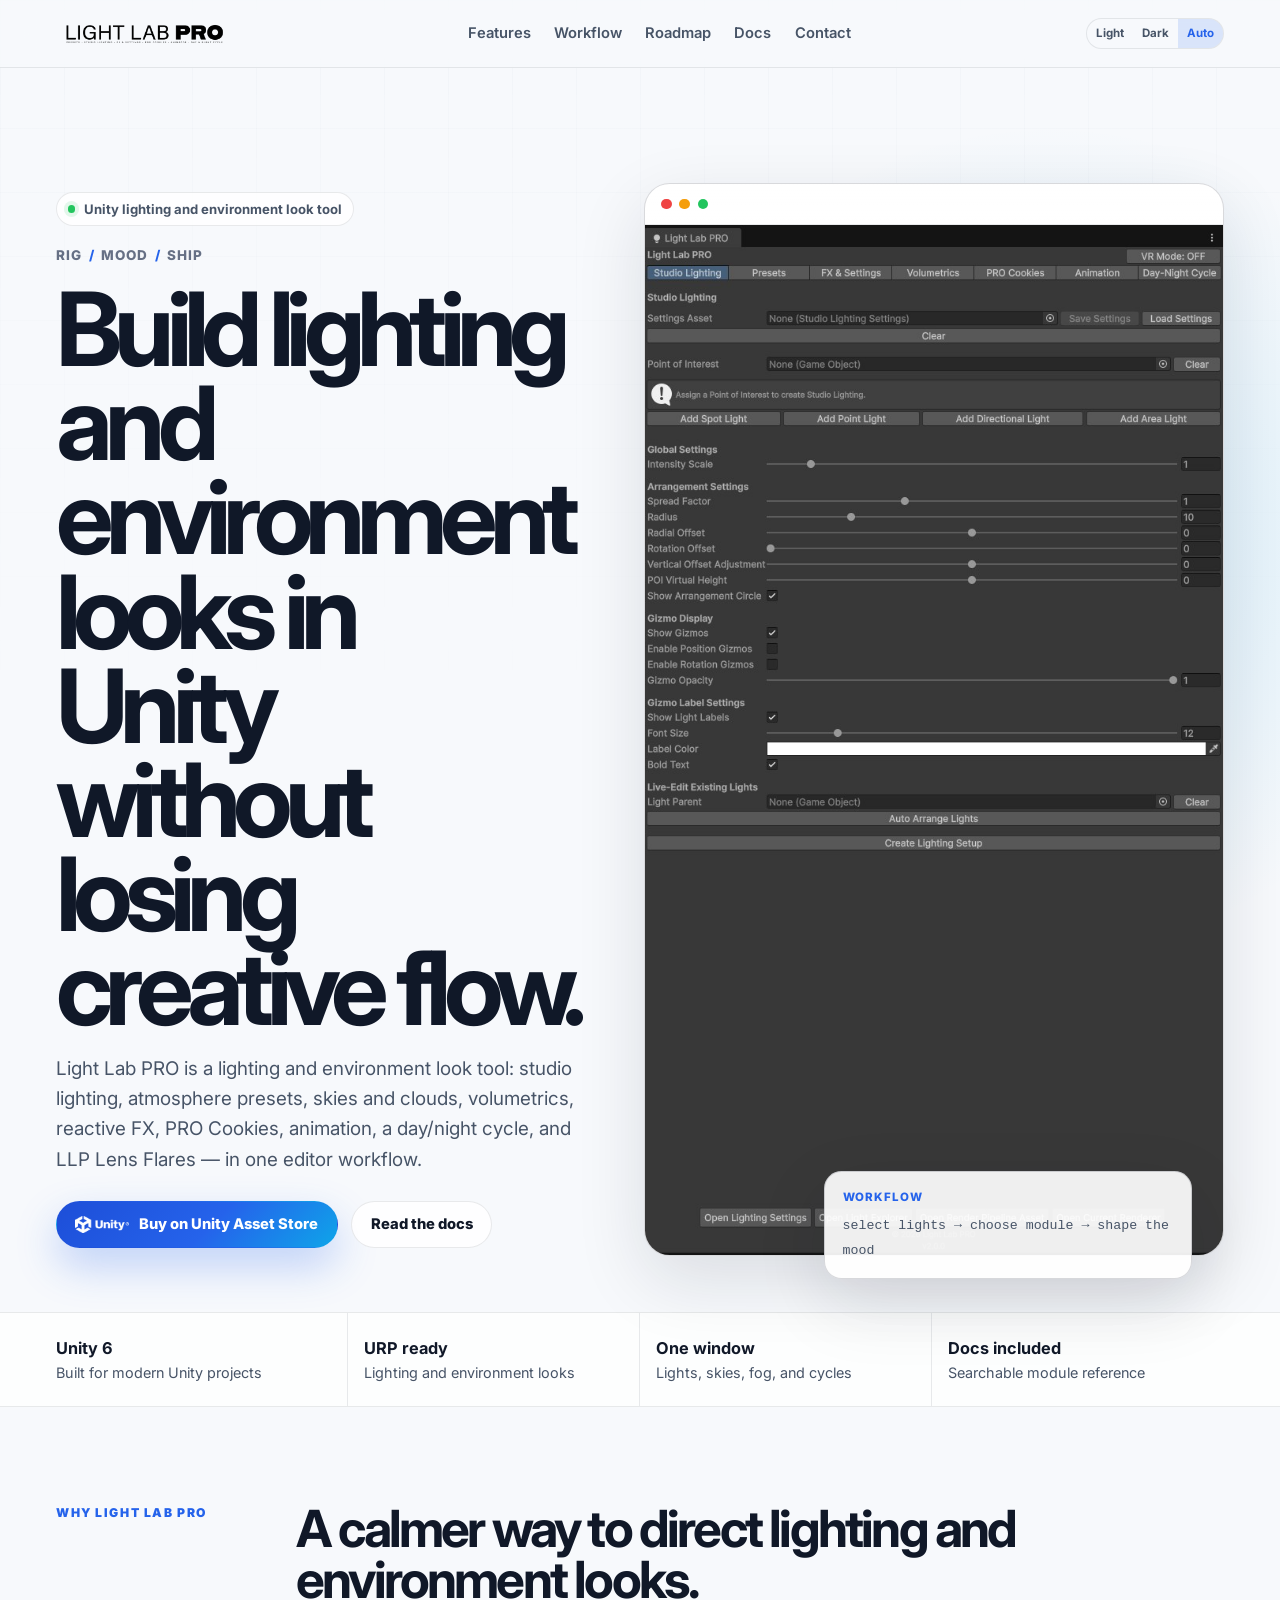
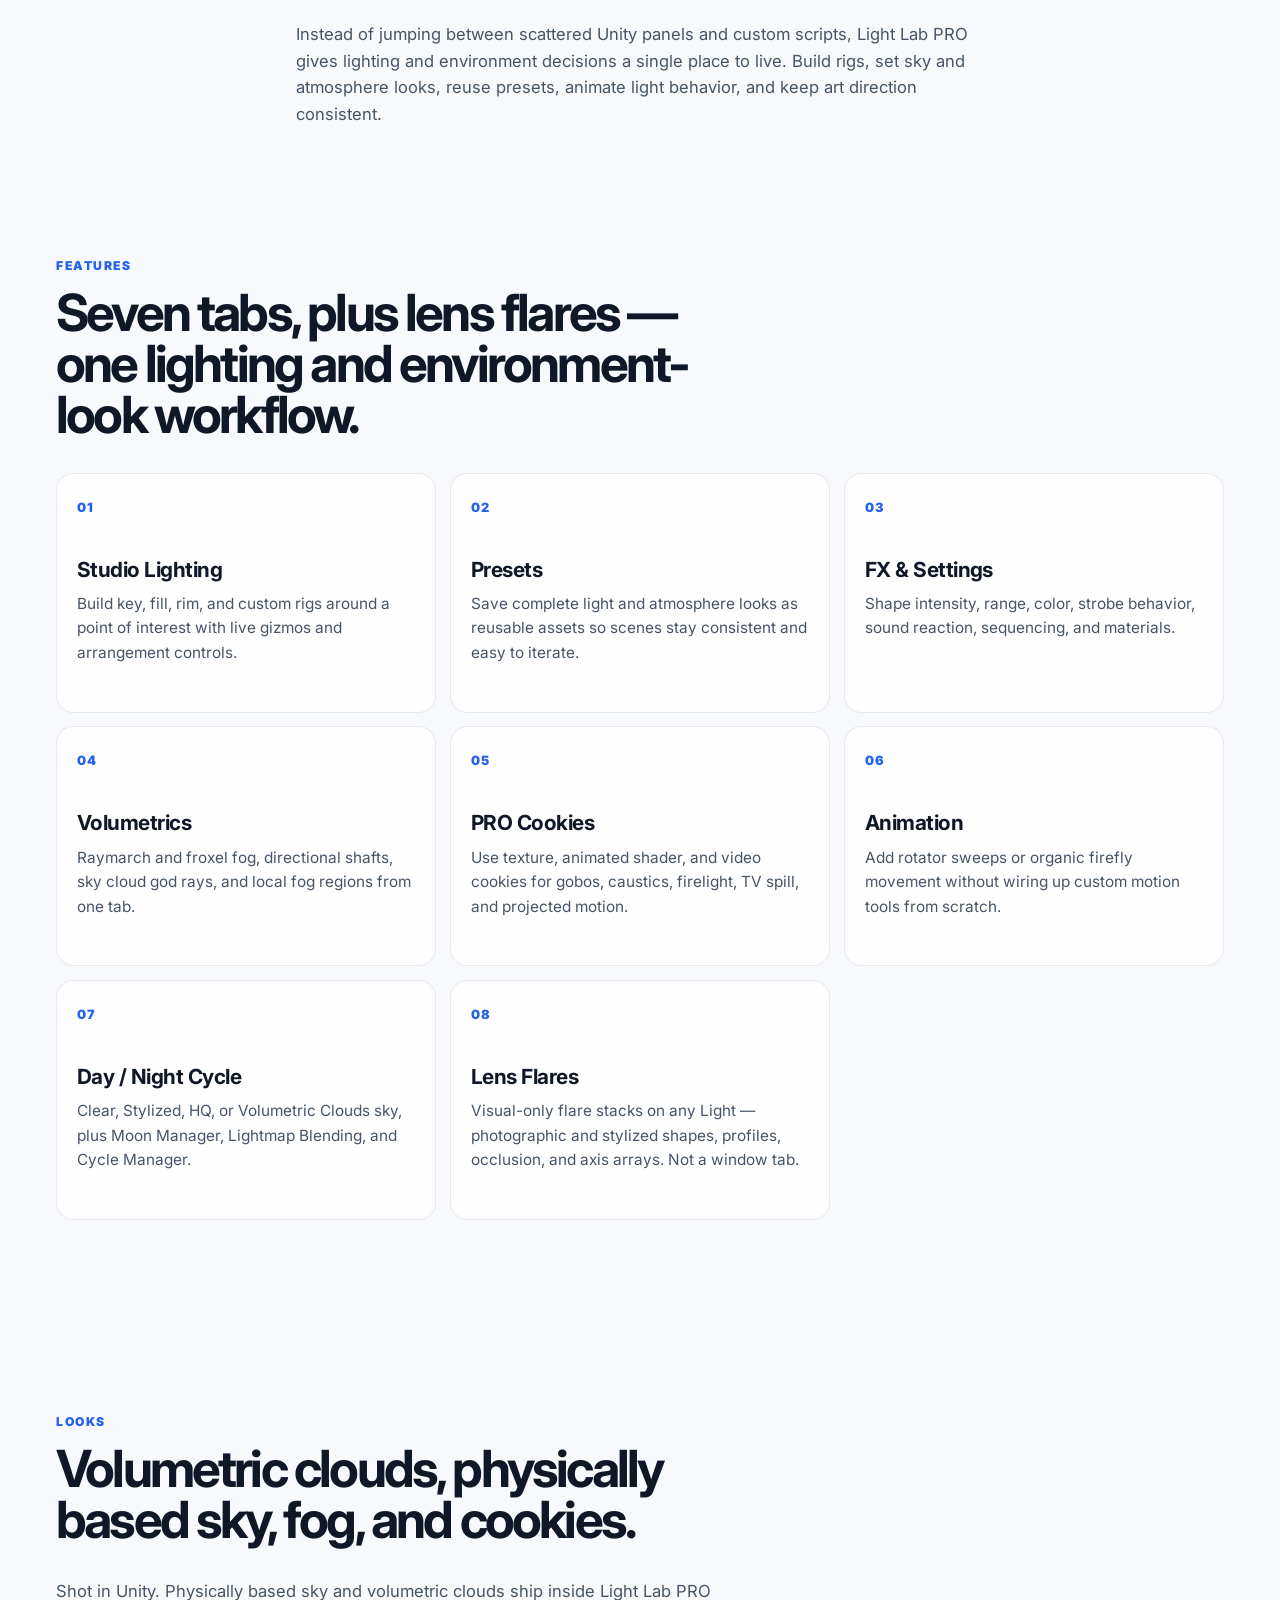
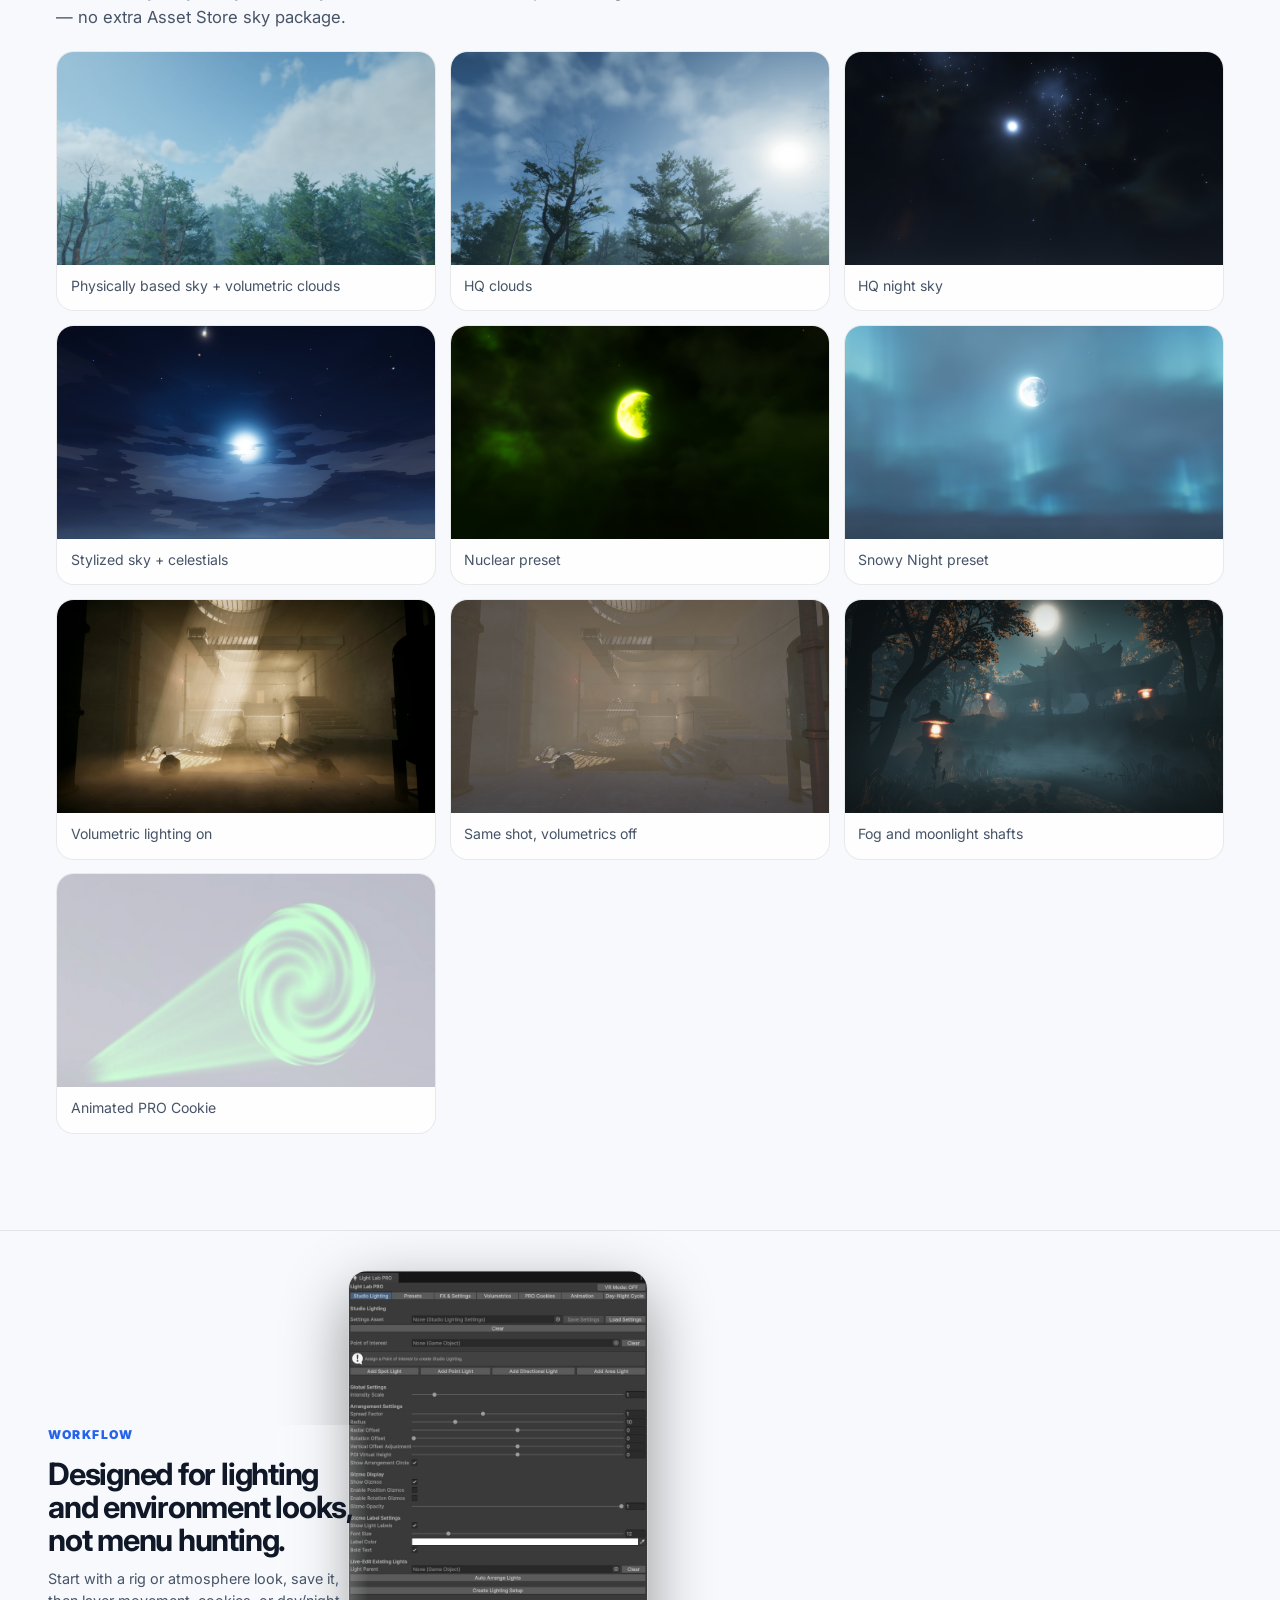
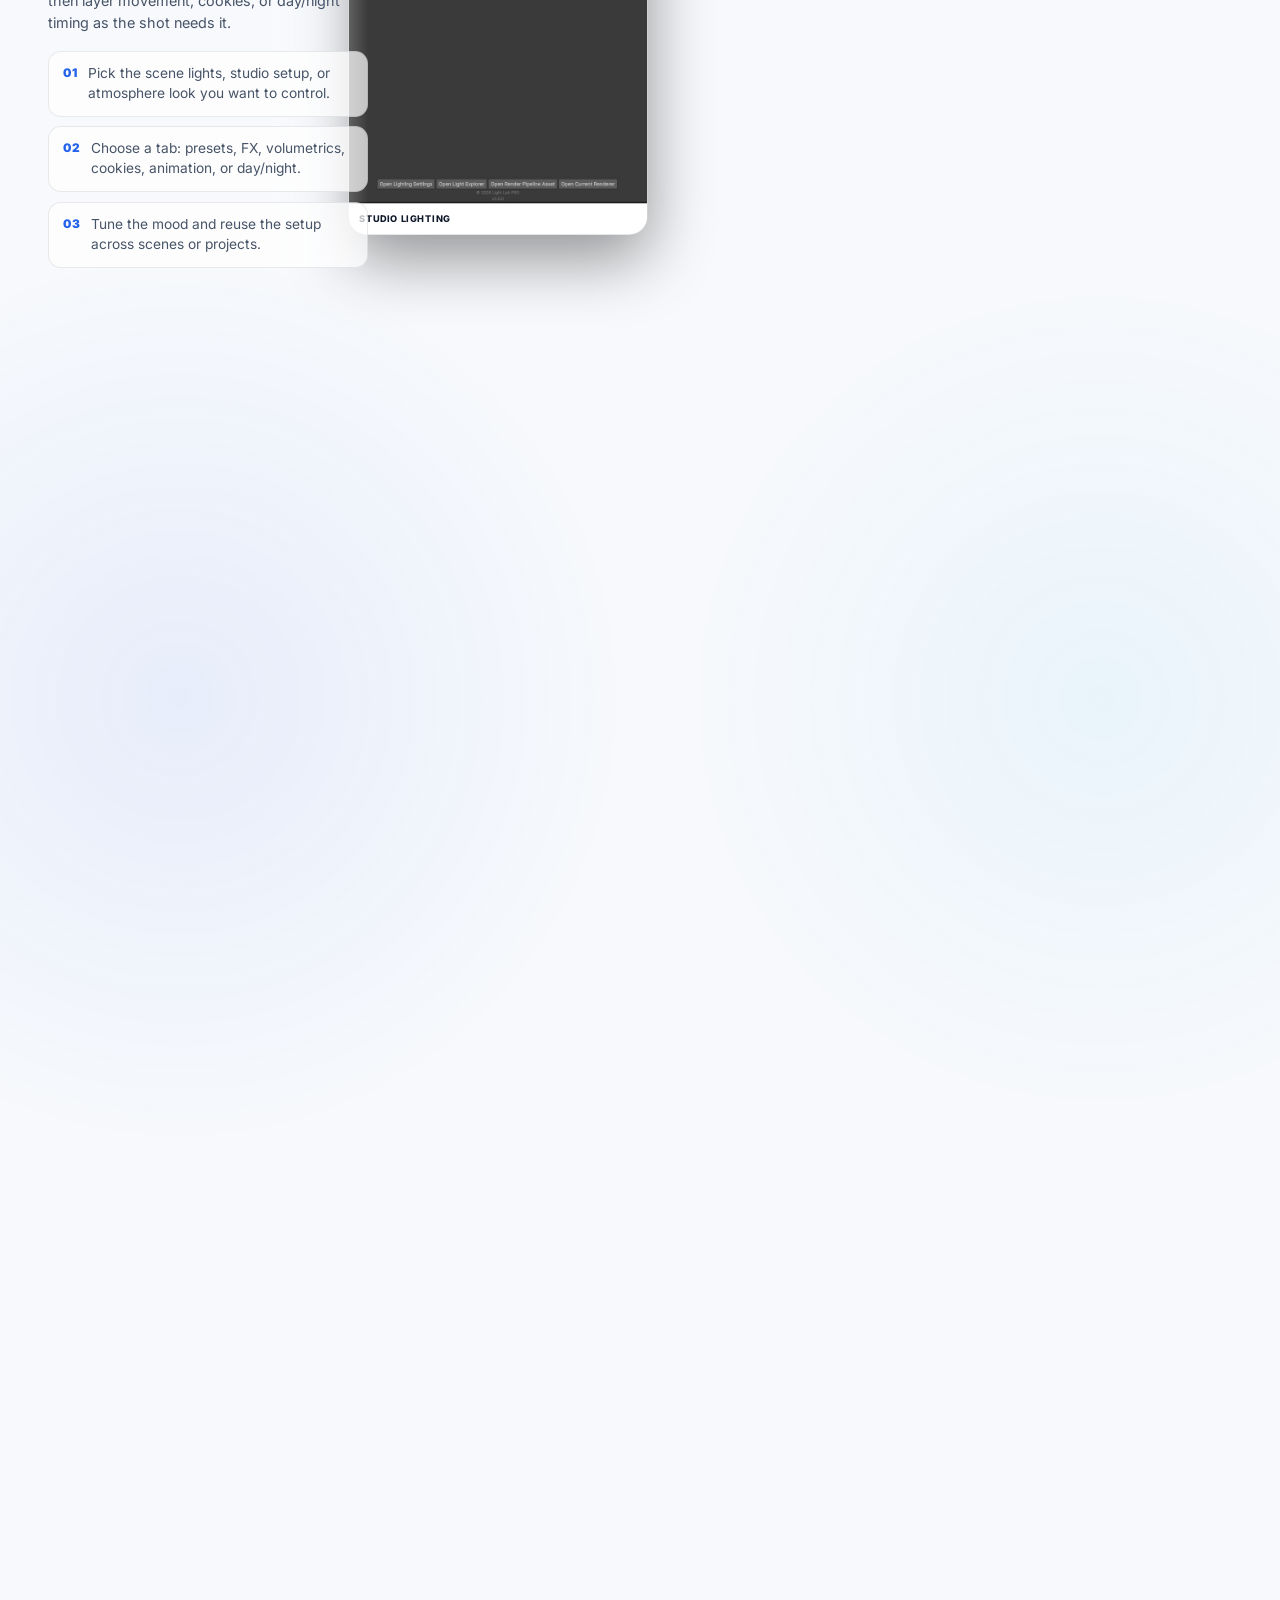
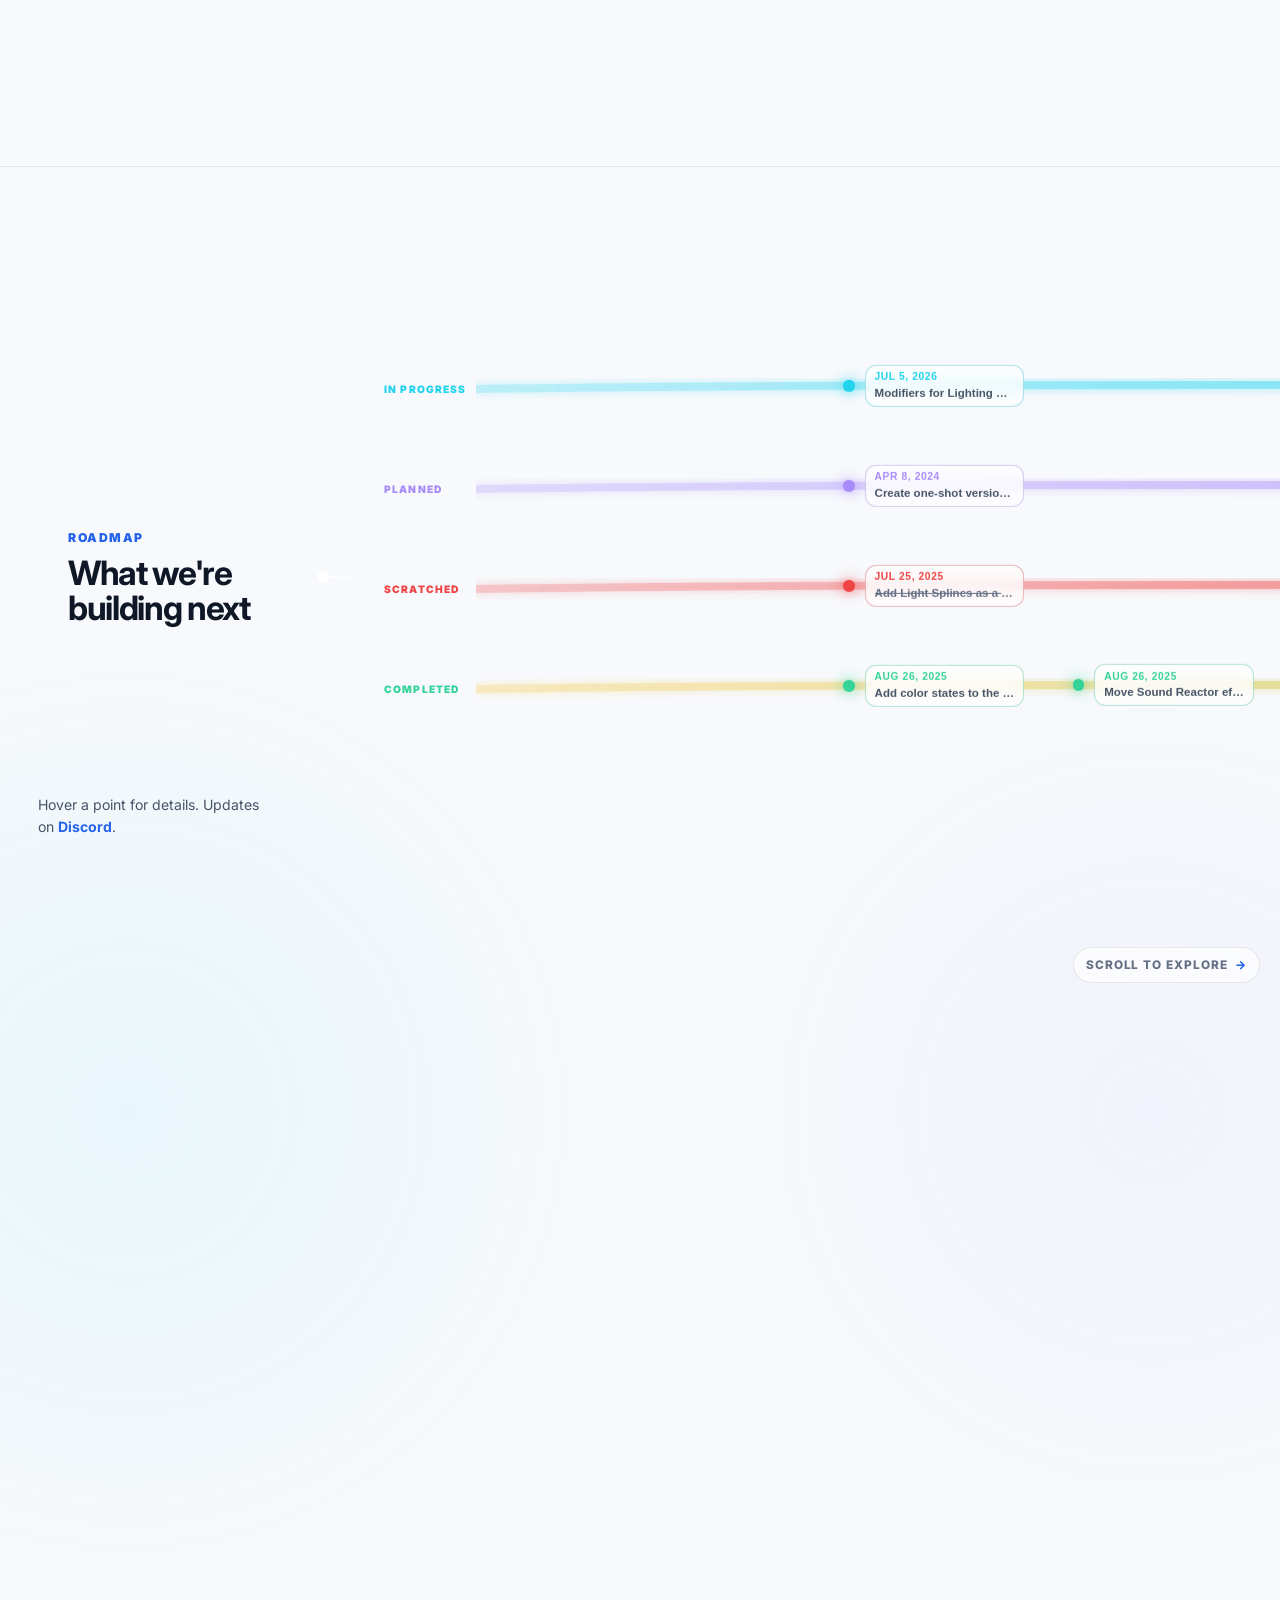
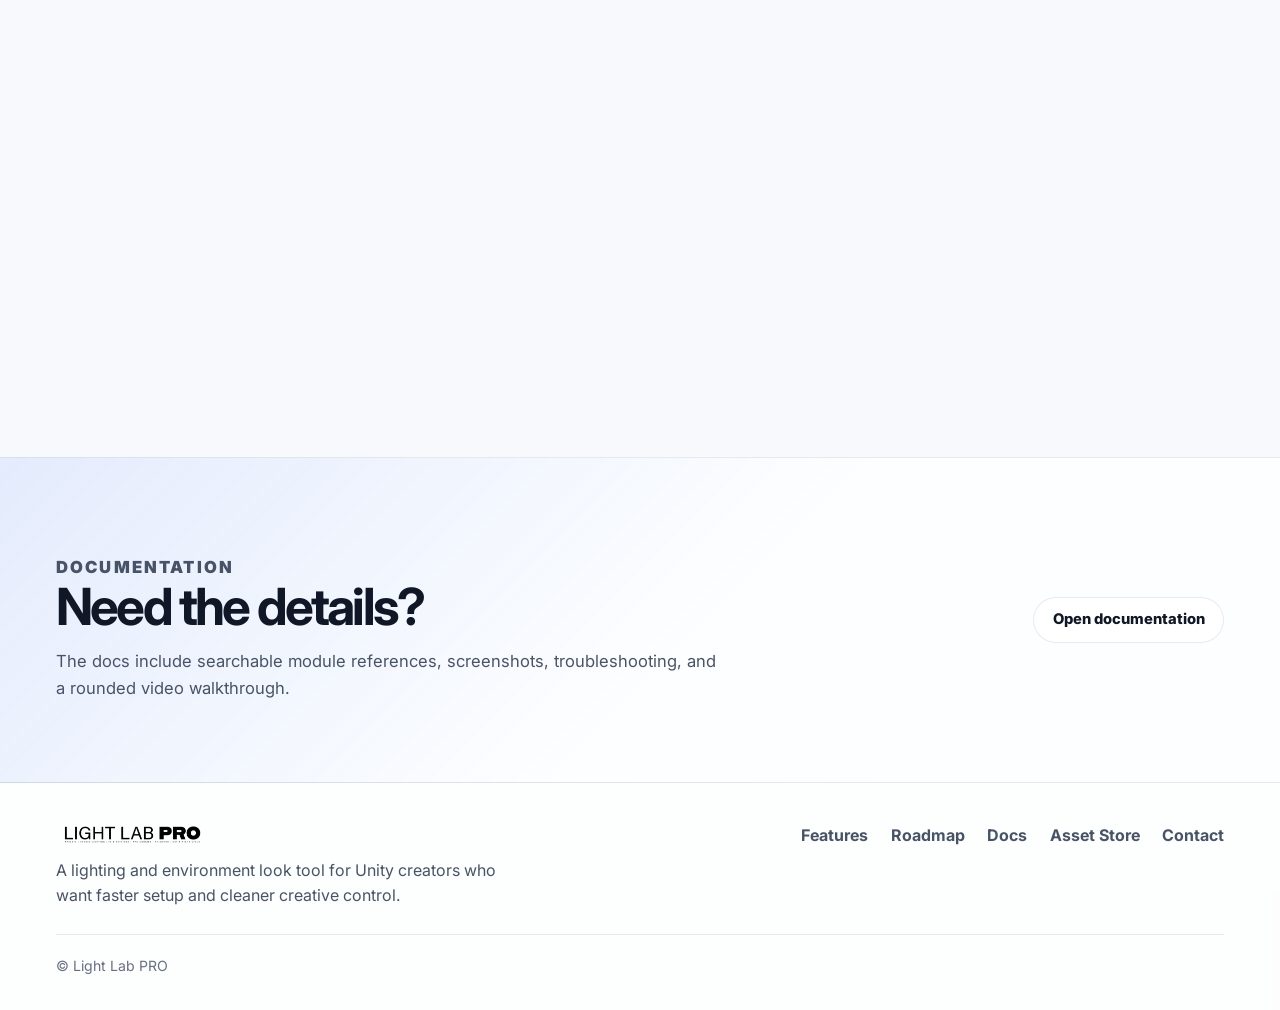
==== commit 0f1b1ab9: "Document LLP Lens Flares in the docs and on the landing page. Co-authored-by: Cursor <cursoragent@cu" ====
--- a/index.html
+++ b/index.html
@@ -78,7 +78,7 @@
 
           <p class="hero-lead">
             Light Lab PRO is a lighting and environment look tool: studio lighting, atmosphere presets, skies and clouds,
-            volumetrics, reactive FX, PRO Cookies, animation, and a day/night cycle — in one editor workflow.
+            volumetrics, reactive FX, PRO Cookies, animation, a day/night cycle, and LLP Lens Flares — in one editor workflow.
           </p>
 
           <div class="hero-actions">
@@ -157,7 +157,7 @@
       <div class="container">
         <div class="section-header">
           <p class="section-kicker">Features</p>
-          <h2>Seven tabs, one lighting and environment-look workflow.</h2>
+          <h2>Seven tabs, plus lens flares — one lighting and environment-look workflow.</h2>
         </div>
 
         <div class="feature-grid">
@@ -201,6 +201,12 @@
             <span class="feature-number">07</span>
             <h3>Day / Night Cycle</h3>
             <p>Clear, Stylized, HQ, or Volumetric Clouds sky, plus Moon Manager, Lightmap Blending, and Cycle Manager.</p>
+          </article>
+
+          <article class="feature-card">
+            <span class="feature-number">08</span>
+            <h3>Lens Flares</h3>
+            <p>Visual-only flare stacks on any Light — photographic and stylized shapes, profiles, occlusion, and axis arrays. Not a window tab.</p>
           </article>
         </div>
       </div>
